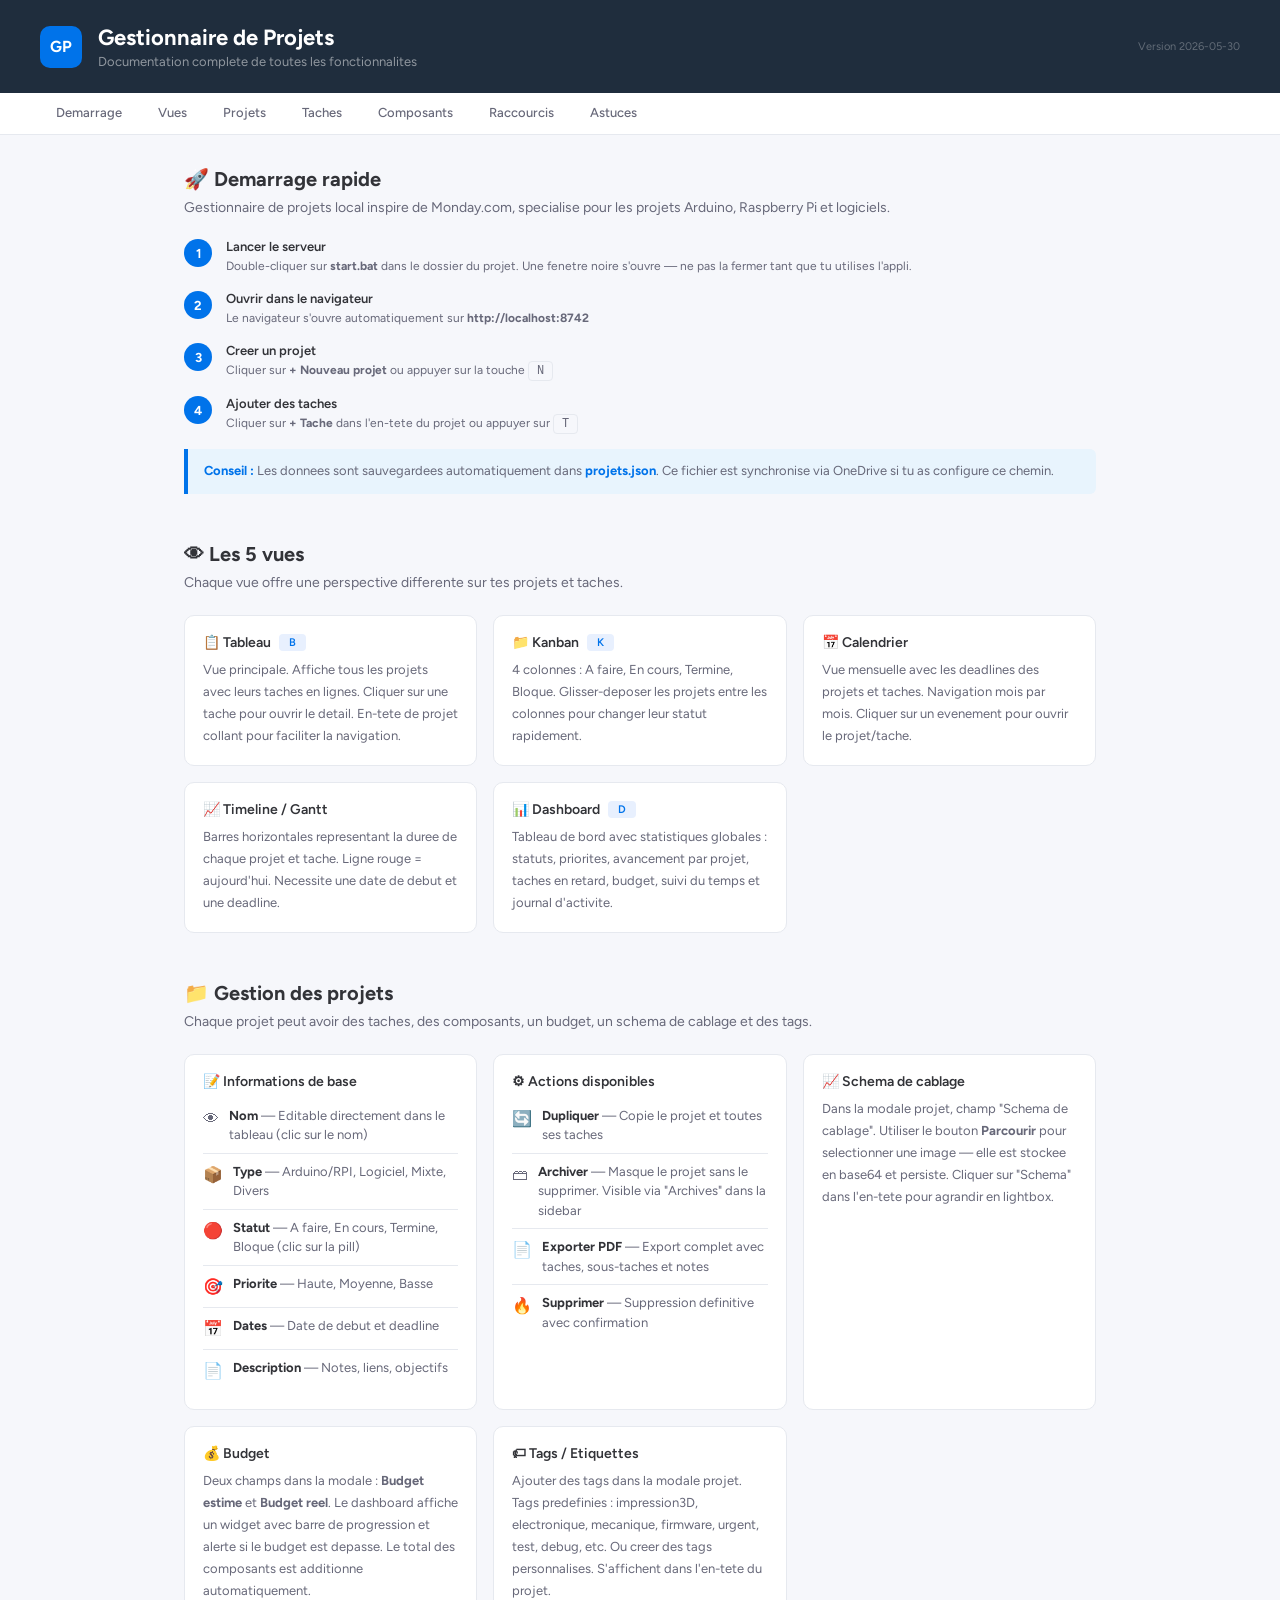
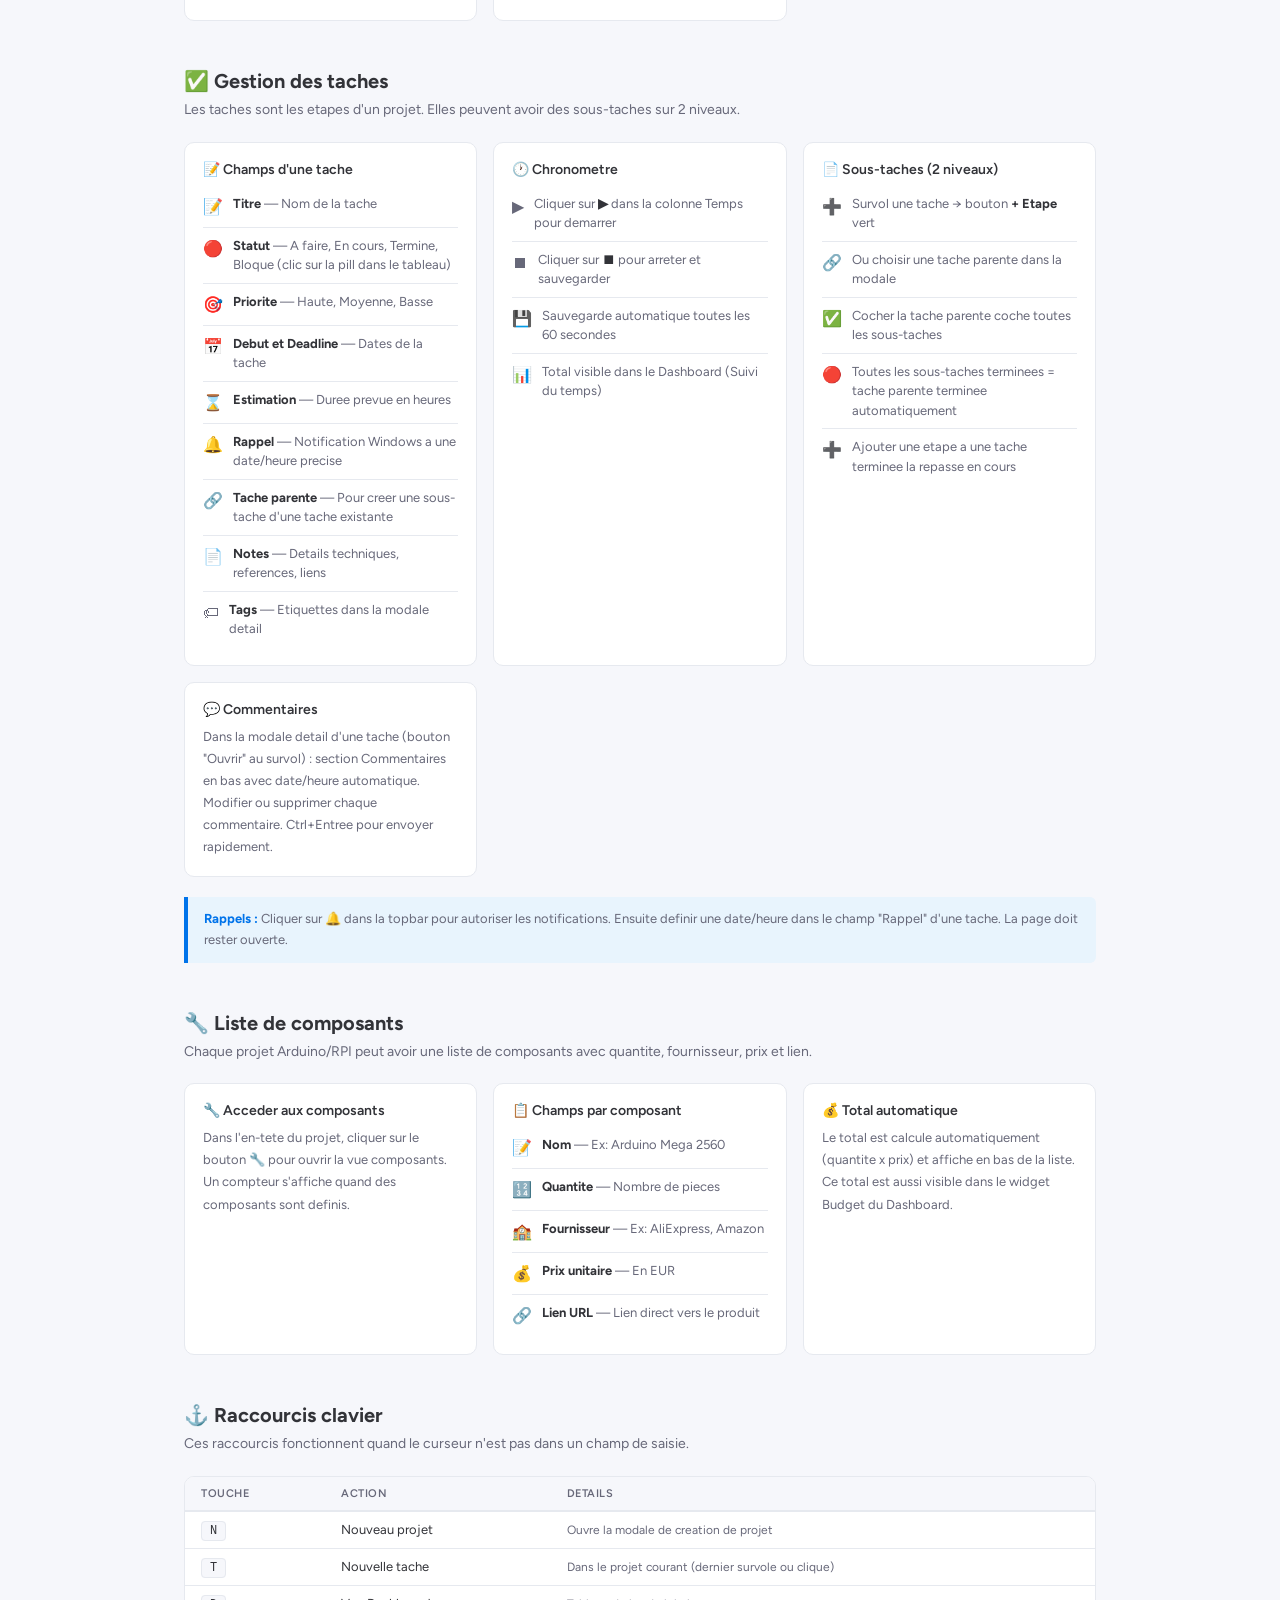
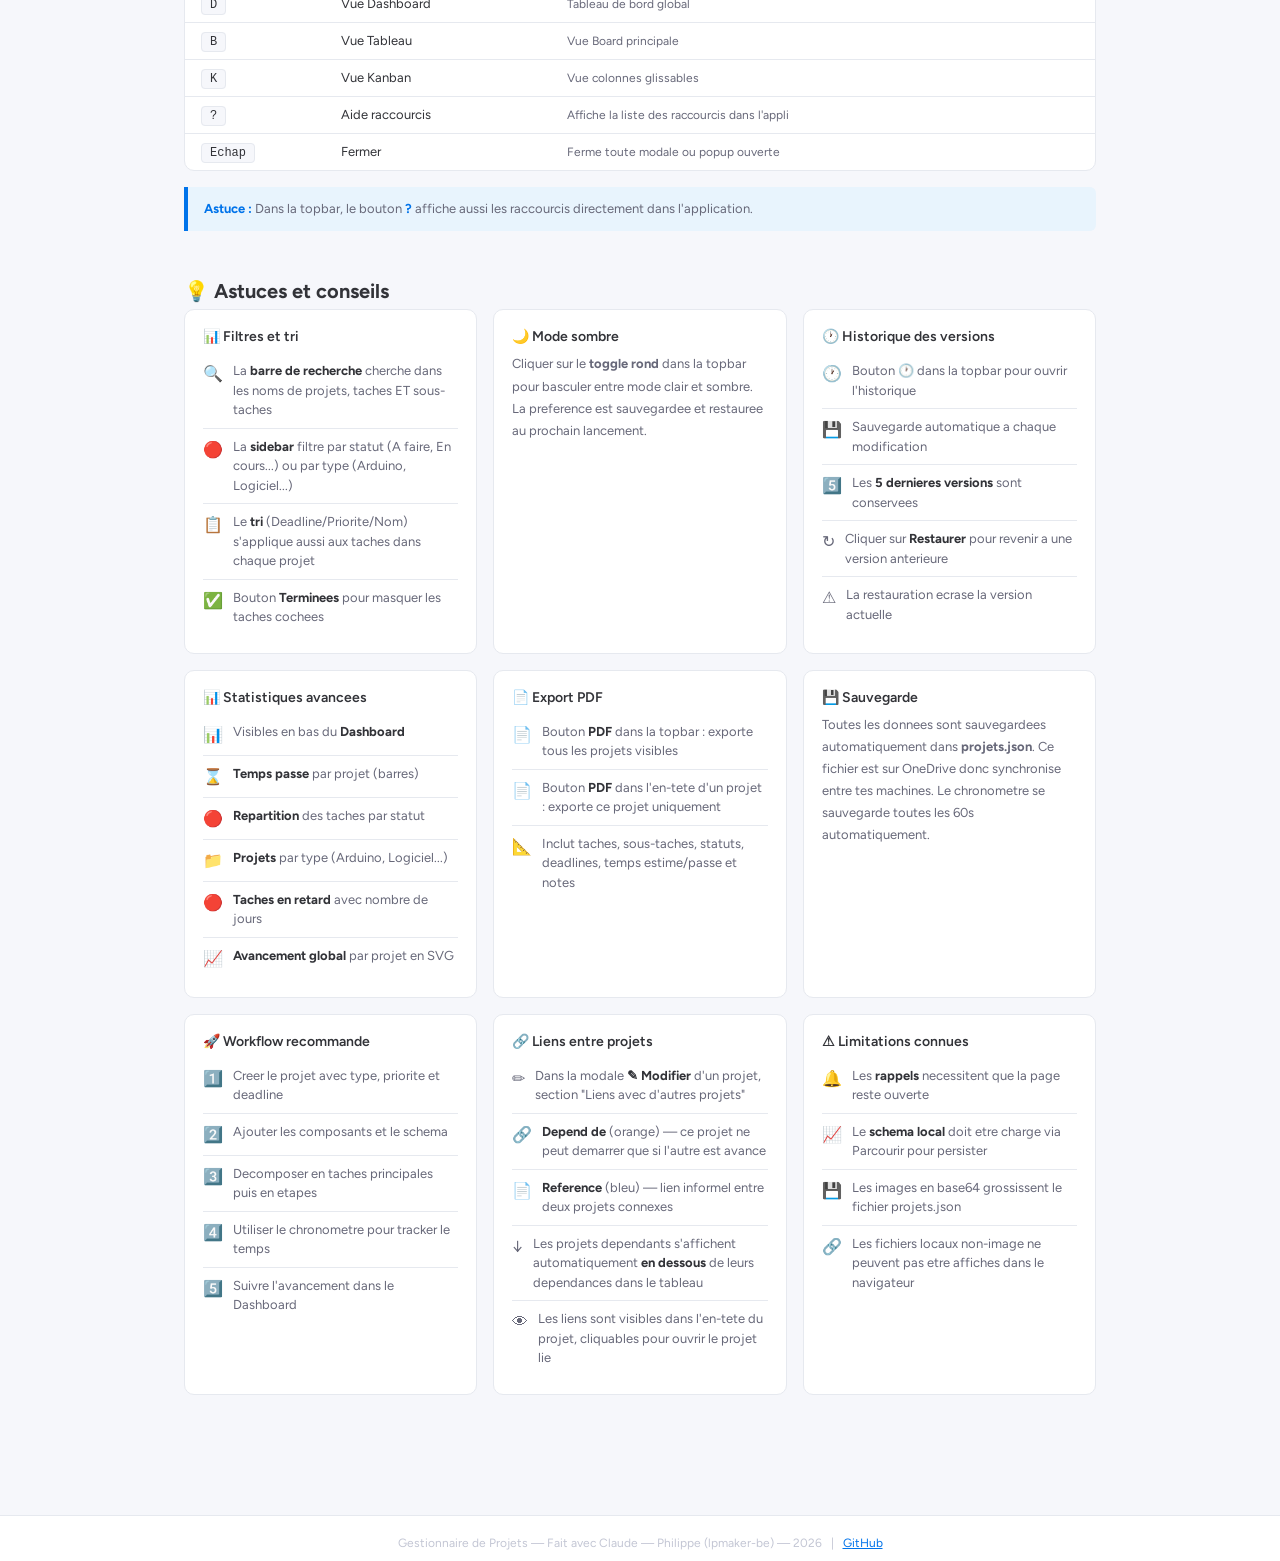
==== aide.html @ 5e9cdcb0 "Aide - ajout historique versions et statistiques avancees" ====
<!DOCTYPE html>
<html lang="fr">
<head>
    <meta charset="UTF-8">
    <meta name="viewport" content="width=device-width, initial-scale=1.0">
    <title>Aide - Gestionnaire de Projets</title>
    <link href="https://fonts.googleapis.com/css2?family=Figtree:wght@300;400;500;600;700&display=swap" rel="stylesheet">
    <style>
        :root {
            --bg: #f6f7fb; --white: #fff; --border: #e6e9ef;
            --text: #323338; --text2: #676879; --text3: #c3c6d4;
            --accent: #0073ea; --green: #00c875; --orange: #fdab3d;
            --red: #e2445c; --sidebar: #1f2d3d;
        }
        * { box-sizing: border-box; margin: 0; padding: 0; font-family: Figtree, sans-serif; }
        body { background: var(--bg); color: var(--text); }

        /* Header */
        .header { background: var(--sidebar); color: #fff; padding: 24px 40px; display: flex; align-items: center; gap: 16px; }
        .header .logo { width: 42px; height: 42px; background: var(--accent); border-radius: 10px; display: flex; align-items: center; justify-content: center; font-weight: 700; font-size: 16px; flex-shrink: 0; }
        .header h1 { font-size: 22px; font-weight: 700; }
        .header p { font-size: 13px; color: rgba(255,255,255,.5); margin-top: 3px; }
        .header-version { margin-left: auto; font-size: 11px; color: rgba(255,255,255,.3); }

        /* Navigation */
        .nav { background: var(--white); border-bottom: 1px solid var(--border); padding: 0 40px; display: flex; gap: 4px; overflow-x: auto; }
        .nav a { padding: 12px 16px; font-size: 13px; color: var(--text2); text-decoration: none; border-bottom: 2px solid transparent; white-space: nowrap; font-weight: 500; }
        .nav a:hover { color: var(--text); }
        .nav a.active { color: var(--accent); border-bottom-color: var(--accent); }

        /* Layout */
        .container { max-width: 960px; margin: 0 auto; padding: 32px 24px; }

        /* Sections */
        .section { margin-bottom: 48px; }
        .section-title { font-size: 20px; font-weight: 700; color: var(--text); margin-bottom: 6px; display: flex; align-items: center; gap: 10px; }
        .section-desc { font-size: 14px; color: var(--text2); margin-bottom: 20px; line-height: 1.6; }

        /* Cards */
        .cards { display: grid; grid-template-columns: repeat(auto-fit, minmax(280px, 1fr)); gap: 16px; margin-bottom: 20px; }
        .card { background: var(--white); border: 1px solid var(--border); border-radius: 10px; padding: 18px; }
        .card-title { font-size: 14px; font-weight: 600; color: var(--text); margin-bottom: 8px; display: flex; align-items: center; gap: 8px; }
        .card-body { font-size: 13px; color: var(--text2); line-height: 1.7; }

        /* Feature list */
        .feature-list { list-style: none; }
        .feature-list li { padding: 8px 0; border-bottom: 1px solid var(--border); font-size: 13px; color: var(--text2); display: flex; align-items: flex-start; gap: 10px; line-height: 1.5; }
        .feature-list li:last-child { border-bottom: none; }
        .feature-list li .icon { flex-shrink: 0; font-size: 16px; margin-top: 1px; }
        .feature-list li strong { color: var(--text); }

        /* Shortcuts table */
        .shortcuts { background: var(--white); border: 1px solid var(--border); border-radius: 10px; overflow: hidden; }
        .shortcuts table { width: 100%; border-collapse: collapse; }
        .shortcuts th { background: var(--bg); padding: 10px 16px; text-align: left; font-size: 11px; font-weight: 600; color: var(--text2); text-transform: uppercase; letter-spacing: .5px; border-bottom: 2px solid var(--border); }
        .shortcuts td { padding: 10px 16px; border-bottom: 1px solid var(--border); font-size: 13px; }
        .shortcuts tr:last-child td { border-bottom: none; }
        .shortcuts tr:hover td { background: #f8f9ff; }
        kbd { background: var(--bg); border: 1px solid var(--border); border-radius: 4px; padding: 2px 8px; font-size: 12px; font-family: monospace; }

        /* Badges */
        .badge { display: inline-flex; align-items: center; padding: 2px 10px; border-radius: 4px; font-size: 11px; font-weight: 600; }
        .badge-blue   { background: #e8f0fe; color: var(--accent); }
        .badge-green  { background: #e6f9f0; color: var(--green); }
        .badge-orange { background: #fff4e0; color: var(--orange); }
        .badge-red    { background: #fde8ec; color: var(--red); }
        .badge-grey   { background: #f0f0f0; color: #555; }

        /* Steps */
        .steps { counter-reset: step; }
        .step { display: flex; gap: 14px; margin-bottom: 16px; align-items: flex-start; }
        .step-num { counter-increment: step; width: 28px; height: 28px; border-radius: 50%; background: var(--accent); color: #fff; display: flex; align-items: center; justify-content: center; font-size: 13px; font-weight: 700; flex-shrink: 0; }
        .step-content { flex: 1; }
        .step-title { font-size: 13px; font-weight: 600; color: var(--text); margin-bottom: 3px; }
        .step-desc { font-size: 12px; color: var(--text2); line-height: 1.5; }

        /* Tips */
        .tip { background: #e8f4fd; border-left: 4px solid var(--accent); border-radius: 0 6px 6px 0; padding: 12px 16px; margin: 16px 0; font-size: 13px; color: var(--text2); line-height: 1.6; }
        .tip strong { color: var(--accent); }
        .warn { background: #fff4e0; border-left-color: var(--orange); }
        .warn strong { color: var(--orange); }

        /* Footer */
        .footer { background: var(--white); border-top: 1px solid var(--border); padding: 20px 40px; text-align: center; font-size: 12px; color: var(--text3); margin-top: 40px; }

        /* Print */
        @media print {
            .nav { display: none; }
            .section { page-break-inside: avoid; }
        }
    </style>
</head>
<body>

<div class="header">
    <div class="logo">GP</div>
    <div>
        <h1>Gestionnaire de Projets</h1>
        <p>Documentation complete de toutes les fonctionnalites</p>
    </div>
    <div class="header-version">Version 2026-05-30</div>
</div>

<div class="nav">
    <a href="#demarrage" class="active">Demarrage</a>
    <a href="#vues">Vues</a>
    <a href="#projets">Projets</a>
    <a href="#taches">Taches</a>
    <a href="#composants">Composants</a>
    <a href="#raccourcis">Raccourcis</a>
    <a href="#astuces">Astuces</a>
</div>

<div class="container">

    <!-- DEMARRAGE -->
    <div class="section" id="demarrage">
        <div class="section-title">&#128640; Demarrage rapide</div>
        <div class="section-desc">Gestionnaire de projets local inspire de Monday.com, specialise pour les projets Arduino, Raspberry Pi et logiciels.</div>

        <div class="steps">
            <div class="step">
                <div class="step-num">1</div>
                <div class="step-content">
                    <div class="step-title">Lancer le serveur</div>
                    <div class="step-desc">Double-cliquer sur <strong>start.bat</strong> dans le dossier du projet. Une fenetre noire s'ouvre — ne pas la fermer tant que tu utilises l'appli.</div>
                </div>
            </div>
            <div class="step">
                <div class="step-num">2</div>
                <div class="step-content">
                    <div class="step-title">Ouvrir dans le navigateur</div>
                    <div class="step-desc">Le navigateur s'ouvre automatiquement sur <strong>http://localhost:8742</strong></div>
                </div>
            </div>
            <div class="step">
                <div class="step-num">3</div>
                <div class="step-content">
                    <div class="step-title">Creer un projet</div>
                    <div class="step-desc">Cliquer sur <strong>+ Nouveau projet</strong> ou appuyer sur la touche <kbd>N</kbd></div>
                </div>
            </div>
            <div class="step">
                <div class="step-num">4</div>
                <div class="step-content">
                    <div class="step-title">Ajouter des taches</div>
                    <div class="step-desc">Cliquer sur <strong>+ Tache</strong> dans l'en-tete du projet ou appuyer sur <kbd>T</kbd></div>
                </div>
            </div>
        </div>

        <div class="tip"><strong>Conseil :</strong> Les donnees sont sauvegardees automatiquement dans <strong>projets.json</strong>. Ce fichier est synchronise via OneDrive si tu as configure ce chemin.</div>
    </div>

    <!-- VUES -->
    <div class="section" id="vues">
        <div class="section-title">&#128065; Les 5 vues</div>
        <div class="section-desc">Chaque vue offre une perspective differente sur tes projets et taches.</div>

        <div class="cards">
            <div class="card">
                <div class="card-title">&#128203; Tableau <span class="badge badge-blue">B</span></div>
                <div class="card-body">Vue principale. Affiche tous les projets avec leurs taches en lignes. Cliquer sur une tache pour ouvrir le detail. En-tete de projet collant pour faciliter la navigation.</div>
            </div>
            <div class="card">
                <div class="card-title">&#128193; Kanban <span class="badge badge-blue">K</span></div>
                <div class="card-body">4 colonnes : A faire, En cours, Termine, Bloque. Glisser-deposer les projets entre les colonnes pour changer leur statut rapidement.</div>
            </div>
            <div class="card">
                <div class="card-title">&#128197; Calendrier</div>
                <div class="card-body">Vue mensuelle avec les deadlines des projets et taches. Navigation mois par mois. Cliquer sur un evenement pour ouvrir le projet/tache.</div>
            </div>
            <div class="card">
                <div class="card-title">&#128200; Timeline / Gantt</div>
                <div class="card-body">Barres horizontales representant la duree de chaque projet et tache. Ligne rouge = aujourd'hui. Necessite une date de debut et une deadline.</div>
            </div>
            <div class="card">
                <div class="card-title">&#128202; Dashboard <span class="badge badge-blue">D</span></div>
                <div class="card-body">Tableau de bord avec statistiques globales : statuts, priorites, avancement par projet, taches en retard, budget, suivi du temps et journal d'activite.</div>
            </div>
        </div>
    </div>

    <!-- PROJETS -->
    <div class="section" id="projets">
        <div class="section-title">&#128193; Gestion des projets</div>
        <div class="section-desc">Chaque projet peut avoir des taches, des composants, un budget, un schema de cablage et des tags.</div>

        <div class="cards">
            <div class="card">
                <div class="card-title">&#128221; Informations de base</div>
                <div class="card-body">
                    <ul class="feature-list">
                        <li><span class="icon">&#128065;</span><div><strong>Nom</strong> — Editable directement dans le tableau (clic sur le nom)</div></li>
                        <li><span class="icon">&#128230;</span><div><strong>Type</strong> — Arduino/RPI, Logiciel, Mixte, Divers</div></li>
                        <li><span class="icon">&#128308;</span><div><strong>Statut</strong> — A faire, En cours, Termine, Bloque (clic sur la pill)</div></li>
                        <li><span class="icon">&#127919;</span><div><strong>Priorite</strong> — Haute, Moyenne, Basse</div></li>
                        <li><span class="icon">&#128197;</span><div><strong>Dates</strong> — Date de debut et deadline</div></li>
                        <li><span class="icon">&#128196;</span><div><strong>Description</strong> — Notes, liens, objectifs</div></li>
                    </ul>
                </div>
            </div>
            <div class="card">
                <div class="card-title">&#9881; Actions disponibles</div>
                <div class="card-body">
                    <ul class="feature-list">
                        <li><span class="icon">&#128260;</span><div><strong>Dupliquer</strong> — Copie le projet et toutes ses taches</div></li>
                        <li><span class="icon">&#128451;</span><div><strong>Archiver</strong> — Masque le projet sans le supprimer. Visible via "Archives" dans la sidebar</div></li>
                        <li><span class="icon">&#128196;</span><div><strong>Exporter PDF</strong> — Export complet avec taches, sous-taches et notes</div></li>
                        <li><span class="icon">&#128293;</span><div><strong>Supprimer</strong> — Suppression definitive avec confirmation</div></li>
                    </ul>
                </div>
            </div>
            <div class="card">
                <div class="card-title">&#128200; Schema de cablage</div>
                <div class="card-body">Dans la modale projet, champ "Schema de cablage". Utiliser le bouton <strong>Parcourir</strong> pour selectionner une image — elle est stockee en base64 et persiste. Cliquer sur "Schema" dans l'en-tete pour agrandir en lightbox.</div>
            </div>
            <div class="card">
                <div class="card-title">&#128176; Budget</div>
                <div class="card-body">Deux champs dans la modale : <strong>Budget estime</strong> et <strong>Budget reel</strong>. Le dashboard affiche un widget avec barre de progression et alerte si le budget est depasse. Le total des composants est additionne automatiquement.</div>
            </div>
            <div class="card">
                <div class="card-title">&#127991; Tags / Etiquettes</div>
                <div class="card-body">Ajouter des tags dans la modale projet. Tags predefinies : impression3D, electronique, mecanique, firmware, urgent, test, debug, etc. Ou creer des tags personnalises. S'affichent dans l'en-tete du projet.</div>
            </div>
        </div>
    </div>

    <!-- TACHES -->
    <div class="section" id="taches">
        <div class="section-title">&#9989; Gestion des taches</div>
        <div class="section-desc">Les taches sont les etapes d'un projet. Elles peuvent avoir des sous-taches sur 2 niveaux.</div>

        <div class="cards">
            <div class="card">
                <div class="card-title">&#128221; Champs d'une tache</div>
                <div class="card-body">
                    <ul class="feature-list">
                        <li><span class="icon">&#128221;</span><div><strong>Titre</strong> — Nom de la tache</div></li>
                        <li><span class="icon">&#128308;</span><div><strong>Statut</strong> — A faire, En cours, Termine, Bloque (clic sur la pill dans le tableau)</div></li>
                        <li><span class="icon">&#127919;</span><div><strong>Priorite</strong> — Haute, Moyenne, Basse</div></li>
                        <li><span class="icon">&#128197;</span><div><strong>Debut et Deadline</strong> — Dates de la tache</div></li>
                        <li><span class="icon">&#8987;</span><div><strong>Estimation</strong> — Duree prevue en heures</div></li>
                        <li><span class="icon">&#128276;</span><div><strong>Rappel</strong> — Notification Windows a une date/heure precise</div></li>
                        <li><span class="icon">&#128279;</span><div><strong>Tache parente</strong> — Pour creer une sous-tache d'une tache existante</div></li>
                        <li><span class="icon">&#128196;</span><div><strong>Notes</strong> — Details techniques, references, liens</div></li>
                        <li><span class="icon">&#127991;</span><div><strong>Tags</strong> — Etiquettes dans la modale detail</div></li>
                    </ul>
                </div>
            </div>
            <div class="card">
                <div class="card-title">&#128336; Chronometre</div>
                <div class="card-body">
                    <ul class="feature-list">
                        <li><span class="icon">&#9654;</span><div>Cliquer sur <strong>▶</strong> dans la colonne Temps pour demarrer</div></li>
                        <li><span class="icon">&#9209;</span><div>Cliquer sur <strong>⏹</strong> pour arreter et sauvegarder</div></li>
                        <li><span class="icon">&#128190;</span><div>Sauvegarde automatique toutes les 60 secondes</div></li>
                        <li><span class="icon">&#128202;</span><div>Total visible dans le Dashboard (Suivi du temps)</div></li>
                    </ul>
                </div>
            </div>
            <div class="card">
                <div class="card-title">&#128196; Sous-taches (2 niveaux)</div>
                <div class="card-body">
                    <ul class="feature-list">
                        <li><span class="icon">&#10133;</span><div>Survol une tache → bouton <strong>+ Etape</strong> vert</div></li>
                        <li><span class="icon">&#128279;</span><div>Ou choisir une tache parente dans la modale</div></li>
                        <li><span class="icon">&#9989;</span><div>Cocher la tache parente coche toutes les sous-taches</div></li>
                        <li><span class="icon">&#128308;</span><div>Toutes les sous-taches terminees = tache parente terminee automatiquement</div></li>
                        <li><span class="icon">&#10133;</span><div>Ajouter une etape a une tache terminee la repasse en cours</div></li>
                    </ul>
                </div>
            </div>
            <div class="card">
                <div class="card-title">&#128172; Commentaires</div>
                <div class="card-body">Dans la modale detail d'une tache (bouton "Ouvrir" au survol) : section Commentaires en bas avec date/heure automatique. Modifier ou supprimer chaque commentaire. Ctrl+Entree pour envoyer rapidement.</div>
            </div>
        </div>

        <div class="tip"><strong>Rappels :</strong> Cliquer sur &#128276; dans la topbar pour autoriser les notifications. Ensuite definir une date/heure dans le champ "Rappel" d'une tache. La page doit rester ouverte.</div>
    </div>

    <!-- COMPOSANTS -->
    <div class="section" id="composants">
        <div class="section-title">&#128295; Liste de composants</div>
        <div class="section-desc">Chaque projet Arduino/RPI peut avoir une liste de composants avec quantite, fournisseur, prix et lien.</div>

        <div class="cards">
            <div class="card">
                <div class="card-title">&#128295; Acceder aux composants</div>
                <div class="card-body">Dans l'en-tete du projet, cliquer sur le bouton &#128295; pour ouvrir la vue composants. Un compteur s'affiche quand des composants sont definis.</div>
            </div>
            <div class="card">
                <div class="card-title">&#128203; Champs par composant</div>
                <div class="card-body">
                    <ul class="feature-list">
                        <li><span class="icon">&#128221;</span><div><strong>Nom</strong> — Ex: Arduino Mega 2560</div></li>
                        <li><span class="icon">&#128290;</span><div><strong>Quantite</strong> — Nombre de pieces</div></li>
                        <li><span class="icon">&#127979;</span><div><strong>Fournisseur</strong> — Ex: AliExpress, Amazon</div></li>
                        <li><span class="icon">&#128176;</span><div><strong>Prix unitaire</strong> — En EUR</div></li>
                        <li><span class="icon">&#128279;</span><div><strong>Lien URL</strong> — Lien direct vers le produit</div></li>
                    </ul>
                </div>
            </div>
            <div class="card">
                <div class="card-title">&#128176; Total automatique</div>
                <div class="card-body">Le total est calcule automatiquement (quantite x prix) et affiche en bas de la liste. Ce total est aussi visible dans le widget Budget du Dashboard.</div>
            </div>
        </div>
    </div>

    <!-- RACCOURCIS -->
    <div class="section" id="raccourcis">
        <div class="section-title">&#9875; Raccourcis clavier</div>
        <div class="section-desc">Ces raccourcis fonctionnent quand le curseur n'est pas dans un champ de saisie.</div>

        <div class="shortcuts">
            <table>
                <thead>
                    <tr>
                        <th style="width:140px">Touche</th>
                        <th>Action</th>
                        <th>Details</th>
                    </tr>
                </thead>
                <tbody>
                    <tr>
                        <td><kbd>N</kbd></td>
                        <td>Nouveau projet</td>
                        <td style="font-size:12px;color:#676879">Ouvre la modale de creation de projet</td>
                    </tr>
                    <tr>
                        <td><kbd>T</kbd></td>
                        <td>Nouvelle tache</td>
                        <td style="font-size:12px;color:#676879">Dans le projet courant (dernier survole ou clique)</td>
                    </tr>
                    <tr>
                        <td><kbd>D</kbd></td>
                        <td>Vue Dashboard</td>
                        <td style="font-size:12px;color:#676879">Tableau de bord global</td>
                    </tr>
                    <tr>
                        <td><kbd>B</kbd></td>
                        <td>Vue Tableau</td>
                        <td style="font-size:12px;color:#676879">Vue Board principale</td>
                    </tr>
                    <tr>
                        <td><kbd>K</kbd></td>
                        <td>Vue Kanban</td>
                        <td style="font-size:12px;color:#676879">Vue colonnes glissables</td>
                    </tr>
                    <tr>
                        <td><kbd>?</kbd></td>
                        <td>Aide raccourcis</td>
                        <td style="font-size:12px;color:#676879">Affiche la liste des raccourcis dans l'appli</td>
                    </tr>
                    <tr>
                        <td><kbd>Echap</kbd></td>
                        <td>Fermer</td>
                        <td style="font-size:12px;color:#676879">Ferme toute modale ou popup ouverte</td>
                    </tr>
                </tbody>
            </table>
        </div>

        <div class="tip" style="margin-top:16px"><strong>Astuce :</strong> Dans la topbar, le bouton <strong>?</strong> affiche aussi les raccourcis directement dans l'application.</div>
    </div>

    <!-- ASTUCES -->
    <div class="section" id="astuces">
        <div class="section-title">&#128161; Astuces et conseils</div>

        <div class="cards">
            <div class="card">
                <div class="card-title">&#128202; Filtres et tri</div>
                <div class="card-body">
                    <ul class="feature-list">
                        <li><span class="icon">&#128269;</span><div>La <strong>barre de recherche</strong> cherche dans les noms de projets, taches ET sous-taches</div></li>
                        <li><span class="icon">&#128308;</span><div>La <strong>sidebar</strong> filtre par statut (A faire, En cours...) ou par type (Arduino, Logiciel...)</div></li>
                        <li><span class="icon">&#128203;</span><div>Le <strong>tri</strong> (Deadline/Priorite/Nom) s'applique aussi aux taches dans chaque projet</div></li>
                        <li><span class="icon">&#9989;</span><div>Bouton <strong>Terminees</strong> pour masquer les taches cochees</div></li>
                    </ul>
                </div>
            </div>
            <div class="card">
                <div class="card-title">&#127769; Mode sombre</div>
                <div class="card-body">Cliquer sur le <strong>toggle rond</strong> dans la topbar pour basculer entre mode clair et sombre. La preference est sauvegardee et restauree au prochain lancement.</div>
            </div>
            <div class="card">
                <div class="card-title">&#128336; Historique des versions</div>
                <div class="card-body">
                    <ul class="feature-list">
                        <li><span class="icon">&#128336;</span><div>Bouton <strong>&#128336;</strong> dans la topbar pour ouvrir l'historique</div></li>
                        <li><span class="icon">&#128190;</span><div>Sauvegarde automatique a chaque modification</div></li>
                        <li><span class="icon">5&#65039;&#8419;</span><div>Les <strong>5 dernieres versions</strong> sont conservees</div></li>
                        <li><span class="icon">&#8635;</span><div>Cliquer sur <strong>Restaurer</strong> pour revenir a une version anterieure</div></li>
                        <li><span class="icon">&#9888;</span><div>La restauration ecrase la version actuelle</div></li>
                    </ul>
                </div>
            </div>
            <div class="card">
                <div class="card-title">&#128202; Statistiques avancees</div>
                <div class="card-body">
                    <ul class="feature-list">
                        <li><span class="icon">&#128202;</span><div>Visibles en bas du <strong>Dashboard</strong></div></li>
                        <li><span class="icon">&#8987;</span><div><strong>Temps passe</strong> par projet (barres)</div></li>
                        <li><span class="icon">&#128308;</span><div><strong>Repartition</strong> des taches par statut</div></li>
                        <li><span class="icon">&#128193;</span><div><strong>Projets</strong> par type (Arduino, Logiciel...)</div></li>
                        <li><span class="icon">&#128308;</span><div><strong>Taches en retard</strong> avec nombre de jours</div></li>
                        <li><span class="icon">&#128200;</span><div><strong>Avancement global</strong> par projet en SVG</div></li>
                    </ul>
                </div>
            </div>
            <div class="card">
                <div class="card-title">&#128196; Export PDF</div>
                <div class="card-body">
                    <ul class="feature-list">
                        <li><span class="icon">&#128196;</span><div>Bouton <strong>PDF</strong> dans la topbar : exporte tous les projets visibles</div></li>
                        <li><span class="icon">&#128196;</span><div>Bouton <strong>PDF</strong> dans l'en-tete d'un projet : exporte ce projet uniquement</div></li>
                        <li><span class="icon">&#128208;</span><div>Inclut taches, sous-taches, statuts, deadlines, temps estime/passe et notes</div></li>
                    </ul>
                </div>
            </div>
            <div class="card">
                <div class="card-title">&#128190; Sauvegarde</div>
                <div class="card-body">Toutes les donnees sont sauvegardees automatiquement dans <strong>projets.json</strong>. Ce fichier est sur OneDrive donc synchronise entre tes machines. Le chronometre se sauvegarde toutes les 60s automatiquement.</div>
            </div>
            <div class="card">
                <div class="card-title">&#128640; Workflow recommande</div>
                <div class="card-body">
                    <ul class="feature-list">
                        <li><span class="icon">1&#65039;&#8419;</span><div>Creer le projet avec type, priorite et deadline</div></li>
                        <li><span class="icon">2&#65039;&#8419;</span><div>Ajouter les composants et le schema</div></li>
                        <li><span class="icon">3&#65039;&#8419;</span><div>Decomposer en taches principales puis en etapes</div></li>
                        <li><span class="icon">4&#65039;&#8419;</span><div>Utiliser le chronometre pour tracker le temps</div></li>
                        <li><span class="icon">5&#65039;&#8419;</span><div>Suivre l'avancement dans le Dashboard</div></li>
                    </ul>
                </div>
            </div>
            <div class="card">
                <div class="card-title">&#128279; Liens entre projets</div>
                <div class="card-body">
                    <ul class="feature-list">
                        <li><span class="icon">&#9999;</span><div>Dans la modale <strong>&#9998; Modifier</strong> d'un projet, section "Liens avec d'autres projets"</div></li>
                        <li><span class="icon">&#128279;</span><div><strong>Depend de</strong> (orange) — ce projet ne peut demarrer que si l'autre est avance</div></li>
                        <li><span class="icon">&#128196;</span><div><strong>Reference</strong> (bleu) — lien informel entre deux projets connexes</div></li>
                        <li><span class="icon">&#8595;</span><div>Les projets dependants s'affichent automatiquement <strong>en dessous</strong> de leurs dependances dans le tableau</div></li>
                        <li><span class="icon">&#128065;</span><div>Les liens sont visibles dans l'en-tete du projet, cliquables pour ouvrir le projet lie</div></li>
                    </ul>
                </div>
            </div>
            <div class="card">
                <div class="card-title">&#9888; Limitations connues</div>
                <div class="card-body">
                    <ul class="feature-list">
                        <li><span class="icon">&#128276;</span><div>Les <strong>rappels</strong> necessitent que la page reste ouverte</div></li>
                        <li><span class="icon">&#128200;</span><div>Le <strong>schema local</strong> doit etre charge via Parcourir pour persister</div></li>
                        <li><span class="icon">&#128190;</span><div>Les images en base64 grossissent le fichier projets.json</div></li>
                        <li><span class="icon">&#128279;</span><div>Les fichiers locaux non-image ne peuvent pas etre affiches dans le navigateur</div></li>
                    </ul>
                </div>
            </div>
        </div>
    </div>

</div>

<div class="footer">
    Gestionnaire de Projets &mdash; Fait avec Claude &mdash; Philippe (lpmaker-be) &mdash; 2026
    &nbsp;&nbsp;|&nbsp;&nbsp;
    <a href="https://github.com/lpmaker-be/gestion-projets" target="_blank" style="color:var(--accent)">GitHub</a>
</div>

<script>
    // Navigation active au scroll
    const sections = document.querySelectorAll('.section');
    const navLinks = document.querySelectorAll('.nav a');

    window.addEventListener('scroll', function() {
        let current = '';
        sections.forEach(s => {
            if (window.scrollY >= s.offsetTop - 80) current = s.id;
        });
        navLinks.forEach(a => {
            a.classList.toggle('active', a.getAttribute('href') === '#' + current);
        });
    });

    // Smooth scroll
    navLinks.forEach(a => {
        a.addEventListener('click', function(e) {
            e.preventDefault();
            const target = document.querySelector(this.getAttribute('href'));
            if (target) target.scrollIntoView({ behavior: 'smooth', block: 'start' });
        });
    });
</script>

</body>
</html>
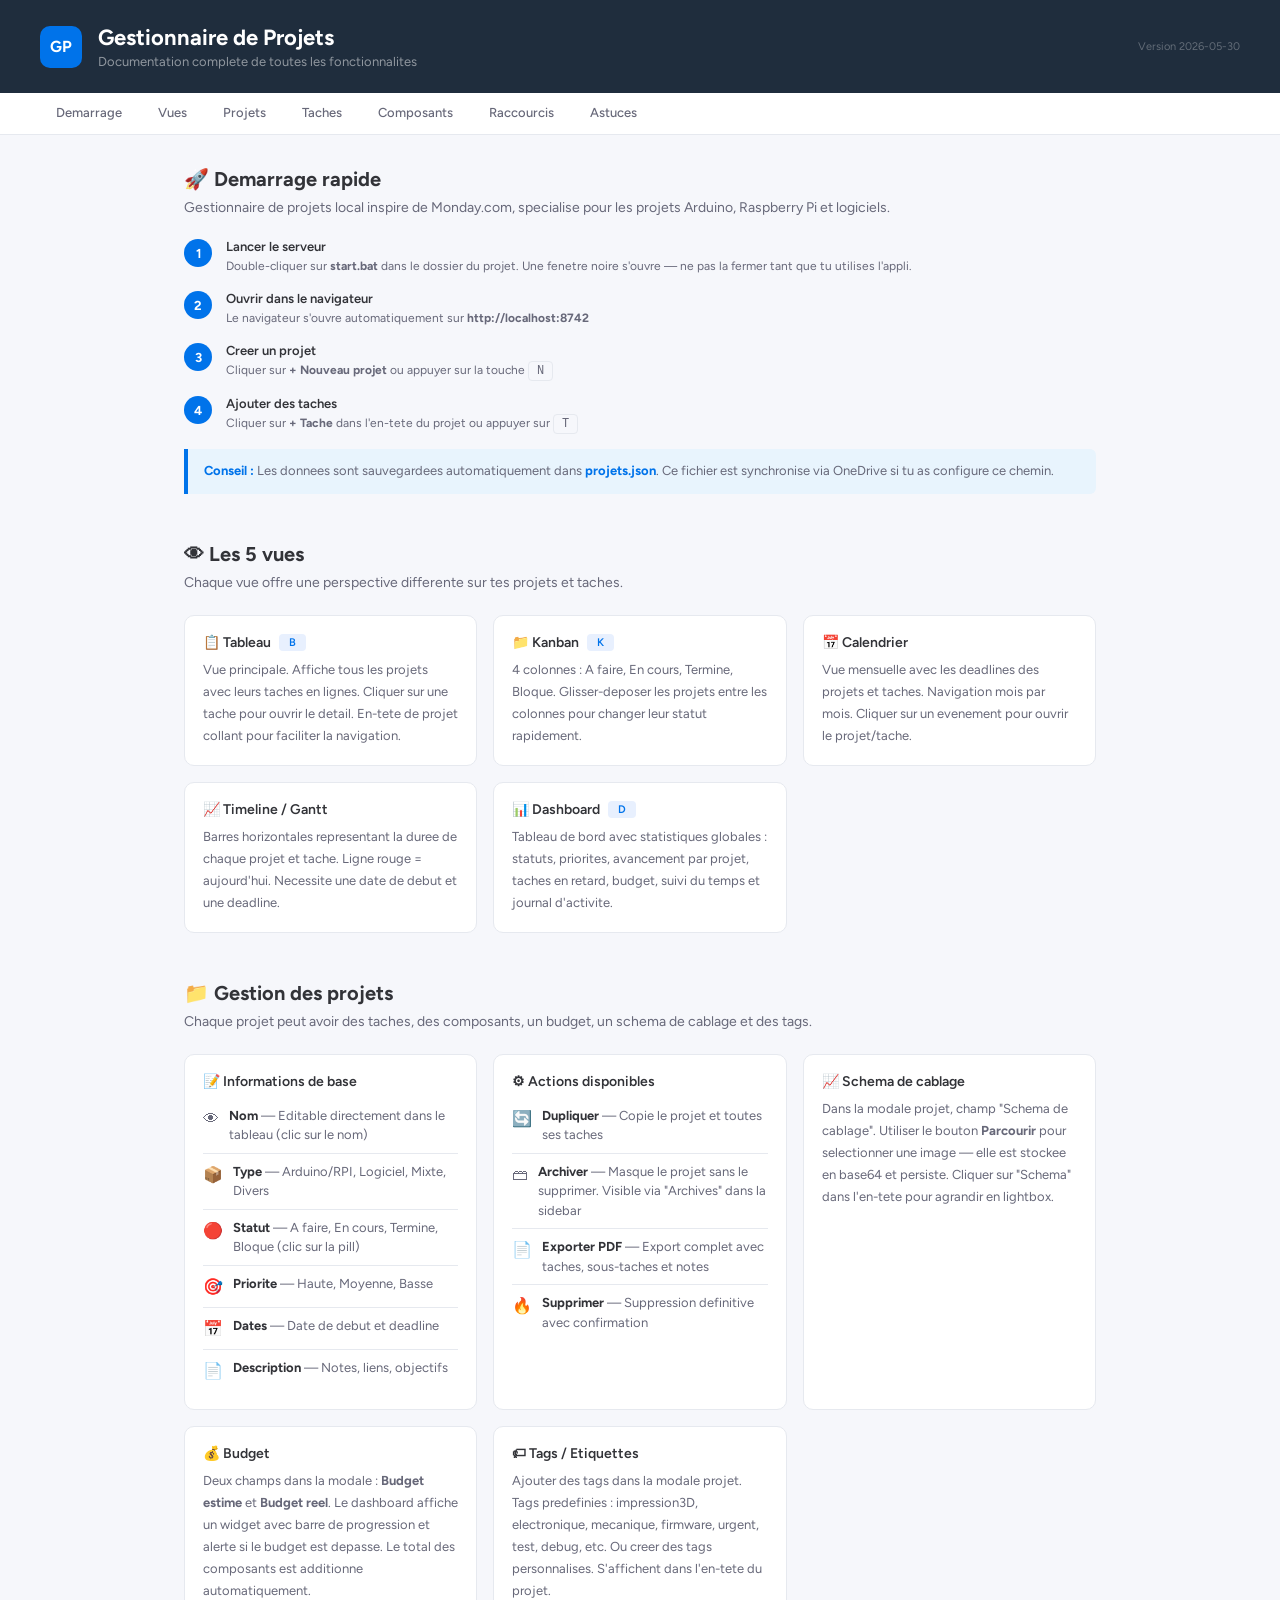
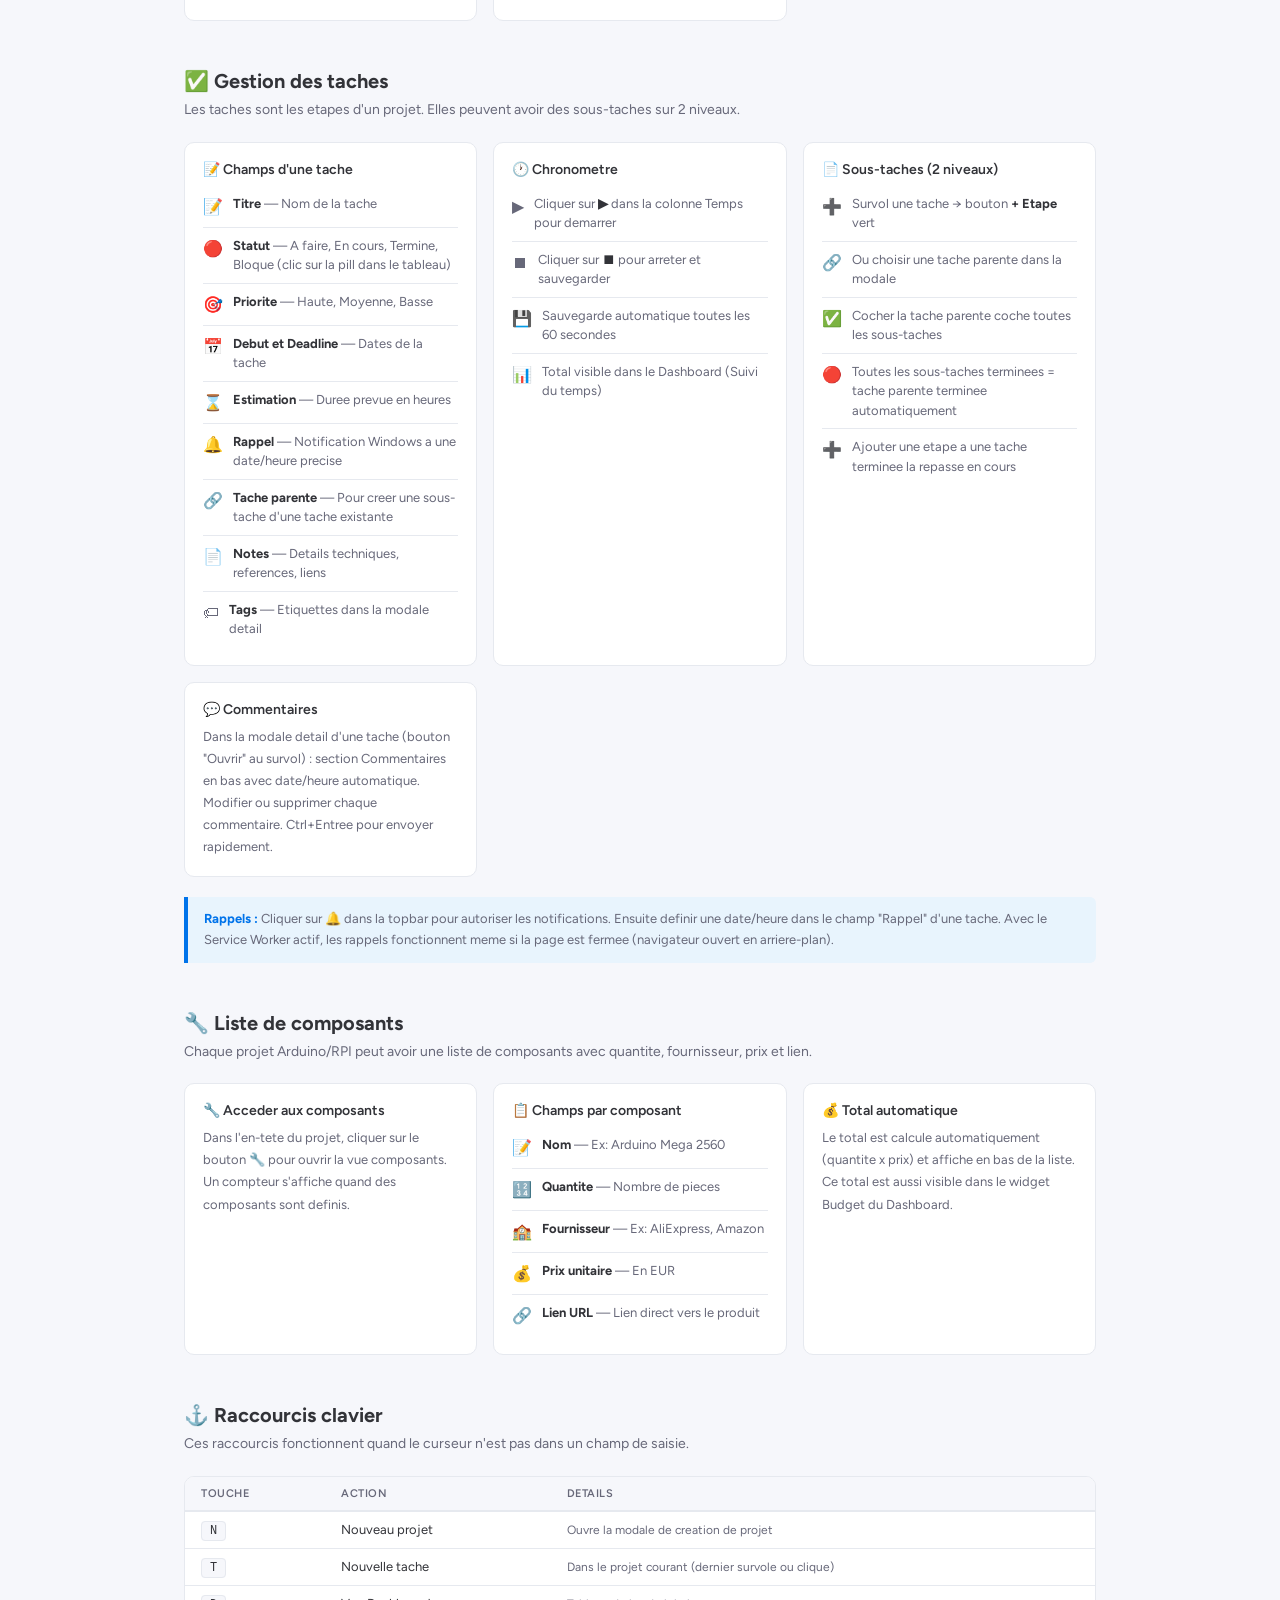
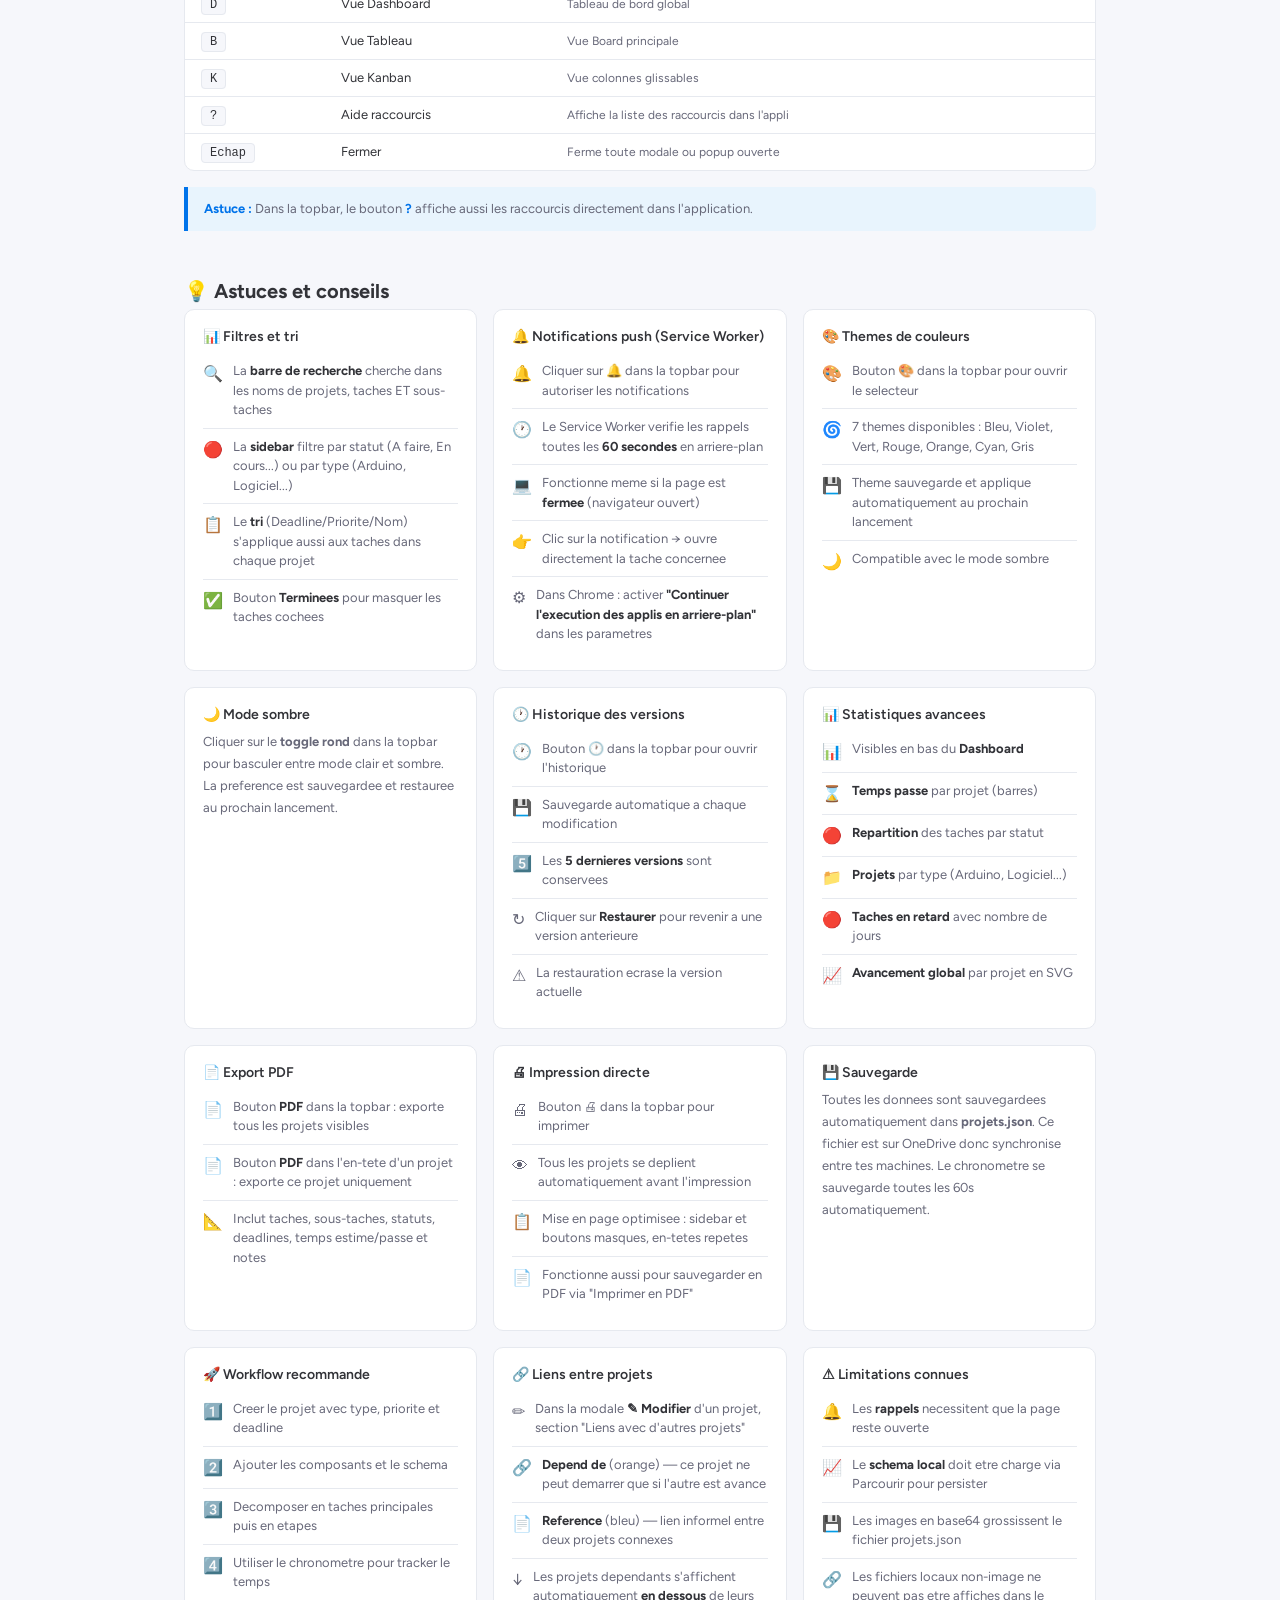
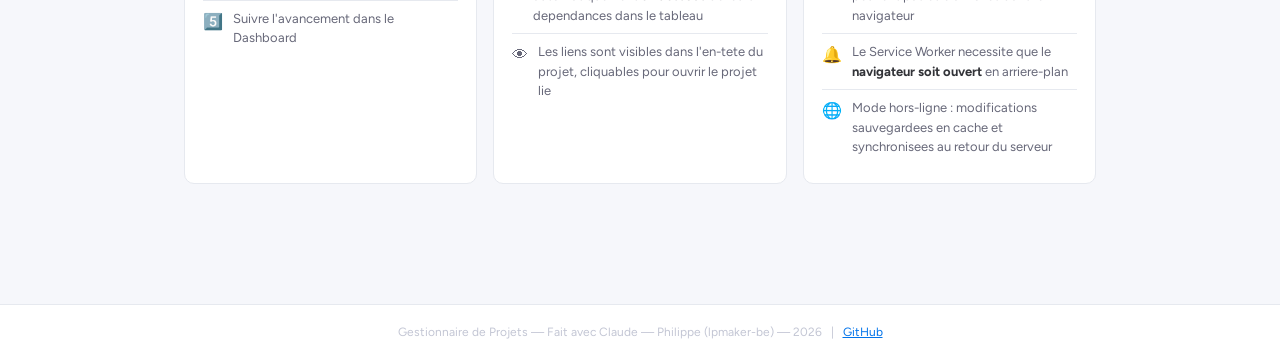
==== commit 48f069d0: "Aide - Service Worker, themes couleurs, impression, mode hors-ligne" ====
--- a/aide.html
+++ b/aide.html
@@ -277,7 +277,7 @@
             </div>
         </div>
 
-        <div class="tip"><strong>Rappels :</strong> Cliquer sur &#128276; dans la topbar pour autoriser les notifications. Ensuite definir une date/heure dans le champ "Rappel" d'une tache. La page doit rester ouverte.</div>
+        <div class="tip"><strong>Rappels :</strong> Cliquer sur &#128276; dans la topbar pour autoriser les notifications. Ensuite definir une date/heure dans le champ "Rappel" d'une tache. Avec le Service Worker actif, les rappels fonctionnent meme si la page est fermee (navigateur ouvert en arriere-plan).</div>
     </div>
 
     <!-- COMPOSANTS -->
@@ -379,6 +379,29 @@
                         <li><span class="icon">&#128308;</span><div>La <strong>sidebar</strong> filtre par statut (A faire, En cours...) ou par type (Arduino, Logiciel...)</div></li>
                         <li><span class="icon">&#128203;</span><div>Le <strong>tri</strong> (Deadline/Priorite/Nom) s'applique aussi aux taches dans chaque projet</div></li>
                         <li><span class="icon">&#9989;</span><div>Bouton <strong>Terminees</strong> pour masquer les taches cochees</div></li>
+                    </ul>
+                </div>
+            </div>
+            <div class="card">
+                <div class="card-title">&#128276; Notifications push (Service Worker)</div>
+                <div class="card-body">
+                    <ul class="feature-list">
+                        <li><span class="icon">&#128276;</span><div>Cliquer sur &#128276; dans la topbar pour autoriser les notifications</div></li>
+                        <li><span class="icon">&#128336;</span><div>Le Service Worker verifie les rappels toutes les <strong>60 secondes</strong> en arriere-plan</div></li>
+                        <li><span class="icon">&#128187;</span><div>Fonctionne meme si la page est <strong>fermee</strong> (navigateur ouvert)</div></li>
+                        <li><span class="icon">&#128073;</span><div>Clic sur la notification → ouvre directement la tache concernee</div></li>
+                        <li><span class="icon">&#9881;</span><div>Dans Chrome : activer <strong>"Continuer l'execution des applis en arriere-plan"</strong> dans les parametres</div></li>
+                    </ul>
+                </div>
+            </div>
+            <div class="card">
+                <div class="card-title">&#127912; Themes de couleurs</div>
+                <div class="card-body">
+                    <ul class="feature-list">
+                        <li><span class="icon">&#127912;</span><div>Bouton &#127912; dans la topbar pour ouvrir le selecteur</div></li>
+                        <li><span class="icon">&#127744;</span><div>7 themes disponibles : Bleu, Violet, Vert, Rouge, Orange, Cyan, Gris</div></li>
+                        <li><span class="icon">&#128190;</span><div>Theme sauvegarde et applique automatiquement au prochain lancement</div></li>
+                        <li><span class="icon">&#127769;</span><div>Compatible avec le mode sombre</div></li>
                     </ul>
                 </div>
             </div>
@@ -422,6 +445,17 @@
                 </div>
             </div>
             <div class="card">
+                <div class="card-title">&#128424; Impression directe</div>
+                <div class="card-body">
+                    <ul class="feature-list">
+                        <li><span class="icon">&#128424;</span><div>Bouton &#128424; dans la topbar pour imprimer</div></li>
+                        <li><span class="icon">&#128065;</span><div>Tous les projets se deplient automatiquement avant l'impression</div></li>
+                        <li><span class="icon">&#128203;</span><div>Mise en page optimisee : sidebar et boutons masques, en-tetes repetes</div></li>
+                        <li><span class="icon">&#128196;</span><div>Fonctionne aussi pour sauvegarder en PDF via "Imprimer en PDF"</div></li>
+                    </ul>
+                </div>
+            </div>
+            <div class="card">
                 <div class="card-title">&#128190; Sauvegarde</div>
                 <div class="card-body">Toutes les donnees sont sauvegardees automatiquement dans <strong>projets.json</strong>. Ce fichier est sur OneDrive donc synchronise entre tes machines. Le chronometre se sauvegarde toutes les 60s automatiquement.</div>
             </div>
@@ -457,6 +491,8 @@
                         <li><span class="icon">&#128200;</span><div>Le <strong>schema local</strong> doit etre charge via Parcourir pour persister</div></li>
                         <li><span class="icon">&#128190;</span><div>Les images en base64 grossissent le fichier projets.json</div></li>
                         <li><span class="icon">&#128279;</span><div>Les fichiers locaux non-image ne peuvent pas etre affiches dans le navigateur</div></li>
+                        <li><span class="icon">&#128276;</span><div>Le Service Worker necessite que le <strong>navigateur soit ouvert</strong> en arriere-plan</div></li>
+                        <li><span class="icon">&#127760;</span><div>Mode hors-ligne : modifications sauvegardees en cache et synchronisees au retour du serveur</div></li>
                     </ul>
                 </div>
             </div>
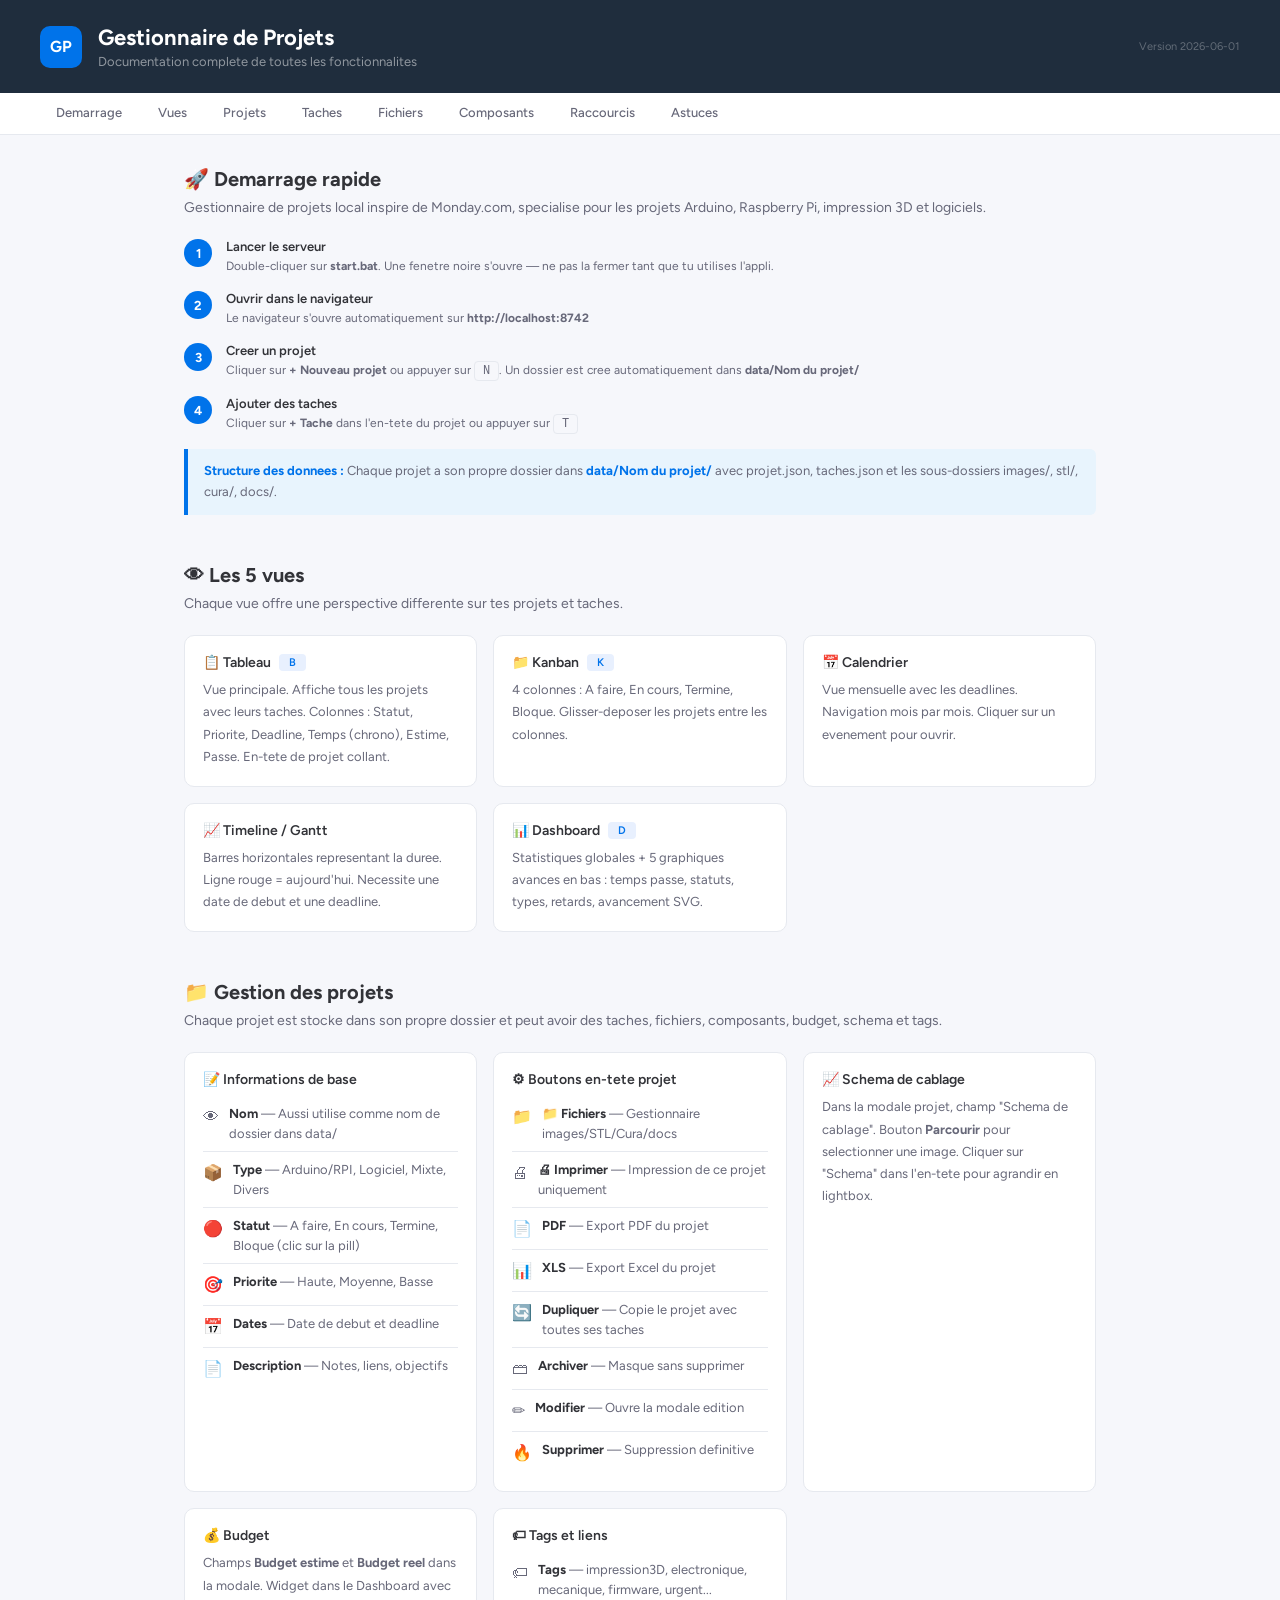
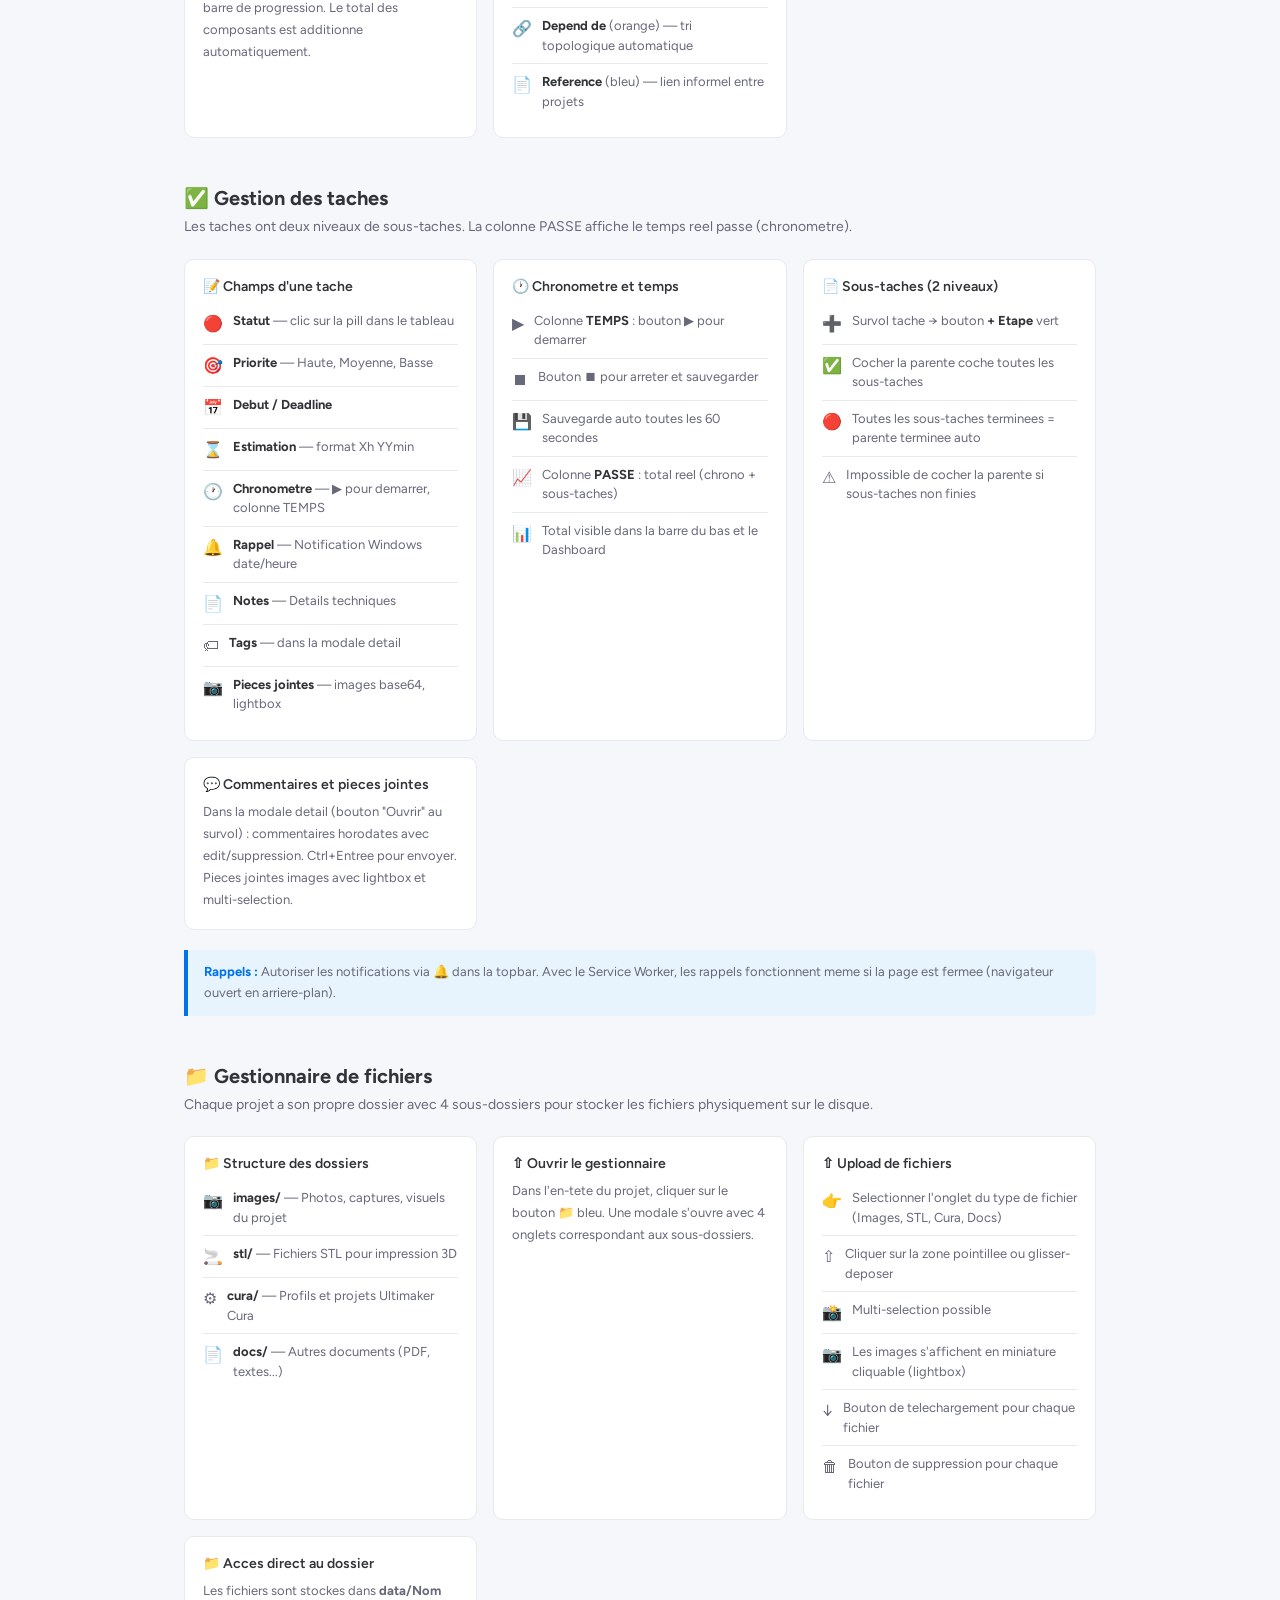
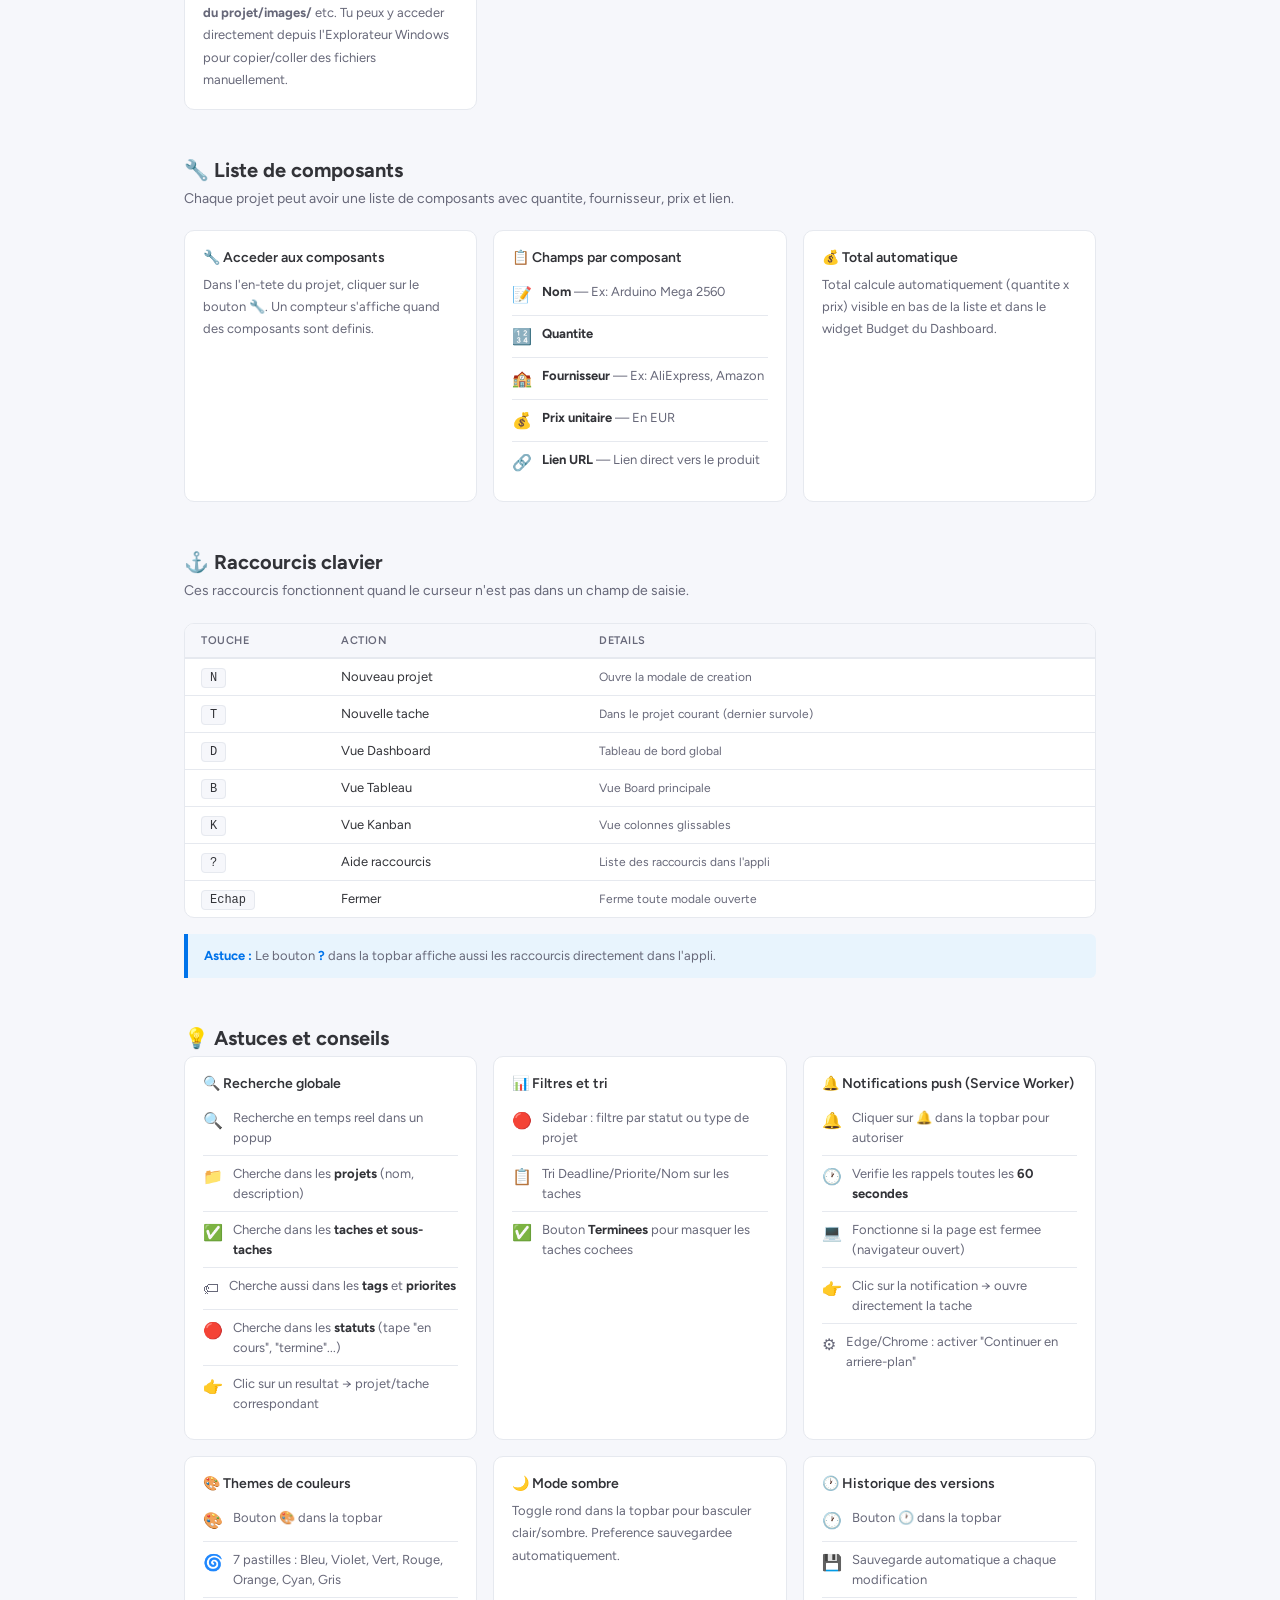
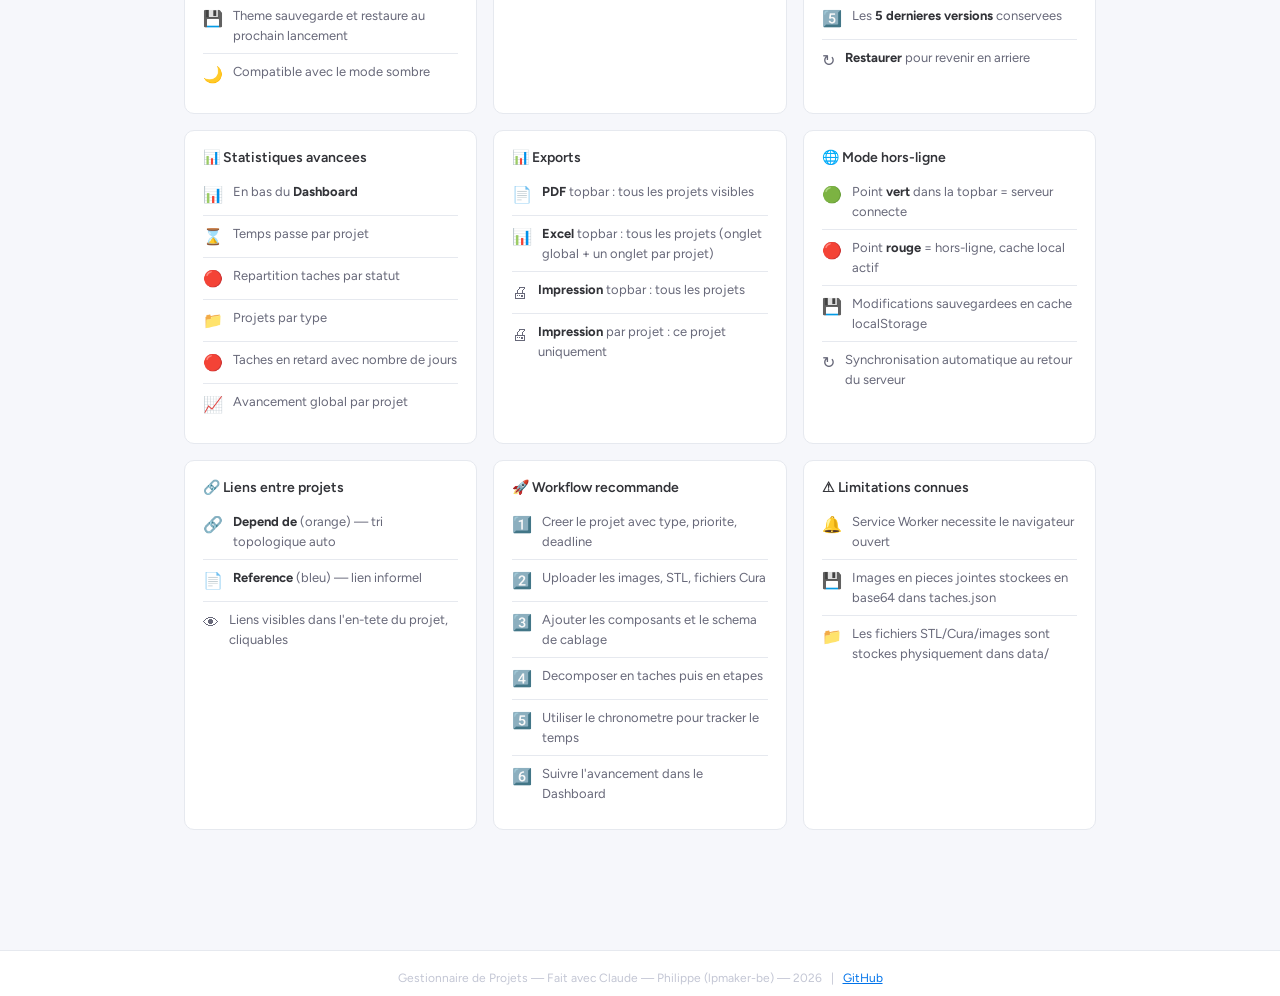
==== commit 7e0d979b: "Aide - mise a jour complete v2026-06-01 avec fichiers, recherche, hors-ligne, exports" ====
--- a/aide.html
+++ b/aide.html
@@ -14,42 +14,28 @@
         }
         * { box-sizing: border-box; margin: 0; padding: 0; font-family: Figtree, sans-serif; }
         body { background: var(--bg); color: var(--text); }
-
-        /* Header */
         .header { background: var(--sidebar); color: #fff; padding: 24px 40px; display: flex; align-items: center; gap: 16px; }
         .header .logo { width: 42px; height: 42px; background: var(--accent); border-radius: 10px; display: flex; align-items: center; justify-content: center; font-weight: 700; font-size: 16px; flex-shrink: 0; }
         .header h1 { font-size: 22px; font-weight: 700; }
         .header p { font-size: 13px; color: rgba(255,255,255,.5); margin-top: 3px; }
         .header-version { margin-left: auto; font-size: 11px; color: rgba(255,255,255,.3); }
-
-        /* Navigation */
         .nav { background: var(--white); border-bottom: 1px solid var(--border); padding: 0 40px; display: flex; gap: 4px; overflow-x: auto; }
         .nav a { padding: 12px 16px; font-size: 13px; color: var(--text2); text-decoration: none; border-bottom: 2px solid transparent; white-space: nowrap; font-weight: 500; }
         .nav a:hover { color: var(--text); }
         .nav a.active { color: var(--accent); border-bottom-color: var(--accent); }
-
-        /* Layout */
         .container { max-width: 960px; margin: 0 auto; padding: 32px 24px; }
-
-        /* Sections */
         .section { margin-bottom: 48px; }
         .section-title { font-size: 20px; font-weight: 700; color: var(--text); margin-bottom: 6px; display: flex; align-items: center; gap: 10px; }
         .section-desc { font-size: 14px; color: var(--text2); margin-bottom: 20px; line-height: 1.6; }
-
-        /* Cards */
         .cards { display: grid; grid-template-columns: repeat(auto-fit, minmax(280px, 1fr)); gap: 16px; margin-bottom: 20px; }
         .card { background: var(--white); border: 1px solid var(--border); border-radius: 10px; padding: 18px; }
         .card-title { font-size: 14px; font-weight: 600; color: var(--text); margin-bottom: 8px; display: flex; align-items: center; gap: 8px; }
         .card-body { font-size: 13px; color: var(--text2); line-height: 1.7; }
-
-        /* Feature list */
         .feature-list { list-style: none; }
         .feature-list li { padding: 8px 0; border-bottom: 1px solid var(--border); font-size: 13px; color: var(--text2); display: flex; align-items: flex-start; gap: 10px; line-height: 1.5; }
         .feature-list li:last-child { border-bottom: none; }
         .feature-list li .icon { flex-shrink: 0; font-size: 16px; margin-top: 1px; }
         .feature-list li strong { color: var(--text); }
-
-        /* Shortcuts table */
         .shortcuts { background: var(--white); border: 1px solid var(--border); border-radius: 10px; overflow: hidden; }
         .shortcuts table { width: 100%; border-collapse: collapse; }
         .shortcuts th { background: var(--bg); padding: 10px 16px; text-align: left; font-size: 11px; font-weight: 600; color: var(--text2); text-transform: uppercase; letter-spacing: .5px; border-bottom: 2px solid var(--border); }
@@ -57,37 +43,20 @@
         .shortcuts tr:last-child td { border-bottom: none; }
         .shortcuts tr:hover td { background: #f8f9ff; }
         kbd { background: var(--bg); border: 1px solid var(--border); border-radius: 4px; padding: 2px 8px; font-size: 12px; font-family: monospace; }
-
-        /* Badges */
         .badge { display: inline-flex; align-items: center; padding: 2px 10px; border-radius: 4px; font-size: 11px; font-weight: 600; }
-        .badge-blue   { background: #e8f0fe; color: var(--accent); }
-        .badge-green  { background: #e6f9f0; color: var(--green); }
-        .badge-orange { background: #fff4e0; color: var(--orange); }
-        .badge-red    { background: #fde8ec; color: var(--red); }
-        .badge-grey   { background: #f0f0f0; color: #555; }
-
-        /* Steps */
+        .badge-blue { background: #e8f0fe; color: var(--accent); }
         .steps { counter-reset: step; }
         .step { display: flex; gap: 14px; margin-bottom: 16px; align-items: flex-start; }
         .step-num { counter-increment: step; width: 28px; height: 28px; border-radius: 50%; background: var(--accent); color: #fff; display: flex; align-items: center; justify-content: center; font-size: 13px; font-weight: 700; flex-shrink: 0; }
         .step-content { flex: 1; }
         .step-title { font-size: 13px; font-weight: 600; color: var(--text); margin-bottom: 3px; }
         .step-desc { font-size: 12px; color: var(--text2); line-height: 1.5; }
-
-        /* Tips */
         .tip { background: #e8f4fd; border-left: 4px solid var(--accent); border-radius: 0 6px 6px 0; padding: 12px 16px; margin: 16px 0; font-size: 13px; color: var(--text2); line-height: 1.6; }
         .tip strong { color: var(--accent); }
         .warn { background: #fff4e0; border-left-color: var(--orange); }
         .warn strong { color: var(--orange); }
-
-        /* Footer */
         .footer { background: var(--white); border-top: 1px solid var(--border); padding: 20px 40px; text-align: center; font-size: 12px; color: var(--text3); margin-top: 40px; }
-
-        /* Print */
-        @media print {
-            .nav { display: none; }
-            .section { page-break-inside: avoid; }
-        }
+        @media print { .nav { display: none; } .section { page-break-inside: avoid; } }
     </style>
 </head>
 <body>
@@ -98,7 +67,7 @@
         <h1>Gestionnaire de Projets</h1>
         <p>Documentation complete de toutes les fonctionnalites</p>
     </div>
-    <div class="header-version">Version 2026-05-30</div>
+    <div class="header-version">Version 2026-06-01</div>
 </div>
 
 <div class="nav">
@@ -106,6 +75,7 @@
     <a href="#vues">Vues</a>
     <a href="#projets">Projets</a>
     <a href="#taches">Taches</a>
+    <a href="#fichiers">Fichiers</a>
     <a href="#composants">Composants</a>
     <a href="#raccourcis">Raccourcis</a>
     <a href="#astuces">Astuces</a>
@@ -116,14 +86,13 @@
     <!-- DEMARRAGE -->
     <div class="section" id="demarrage">
         <div class="section-title">&#128640; Demarrage rapide</div>
-        <div class="section-desc">Gestionnaire de projets local inspire de Monday.com, specialise pour les projets Arduino, Raspberry Pi et logiciels.</div>
-
+        <div class="section-desc">Gestionnaire de projets local inspire de Monday.com, specialise pour les projets Arduino, Raspberry Pi, impression 3D et logiciels.</div>
         <div class="steps">
             <div class="step">
                 <div class="step-num">1</div>
                 <div class="step-content">
                     <div class="step-title">Lancer le serveur</div>
-                    <div class="step-desc">Double-cliquer sur <strong>start.bat</strong> dans le dossier du projet. Une fenetre noire s'ouvre — ne pas la fermer tant que tu utilises l'appli.</div>
+                    <div class="step-desc">Double-cliquer sur <strong>start.bat</strong>. Une fenetre noire s'ouvre — ne pas la fermer tant que tu utilises l'appli.</div>
                 </div>
             </div>
             <div class="step">
@@ -137,7 +106,7 @@
                 <div class="step-num">3</div>
                 <div class="step-content">
                     <div class="step-title">Creer un projet</div>
-                    <div class="step-desc">Cliquer sur <strong>+ Nouveau projet</strong> ou appuyer sur la touche <kbd>N</kbd></div>
+                    <div class="step-desc">Cliquer sur <strong>+ Nouveau projet</strong> ou appuyer sur <kbd>N</kbd>. Un dossier est cree automatiquement dans <strong>data/Nom du projet/</strong></div>
                 </div>
             </div>
             <div class="step">
@@ -148,35 +117,33 @@
                 </div>
             </div>
         </div>
-
-        <div class="tip"><strong>Conseil :</strong> Les donnees sont sauvegardees automatiquement dans <strong>projets.json</strong>. Ce fichier est synchronise via OneDrive si tu as configure ce chemin.</div>
+        <div class="tip"><strong>Structure des donnees :</strong> Chaque projet a son propre dossier dans <strong>data/Nom du projet/</strong> avec projet.json, taches.json et les sous-dossiers images/, stl/, cura/, docs/.</div>
     </div>
 
     <!-- VUES -->
     <div class="section" id="vues">
         <div class="section-title">&#128065; Les 5 vues</div>
         <div class="section-desc">Chaque vue offre une perspective differente sur tes projets et taches.</div>
-
         <div class="cards">
             <div class="card">
                 <div class="card-title">&#128203; Tableau <span class="badge badge-blue">B</span></div>
-                <div class="card-body">Vue principale. Affiche tous les projets avec leurs taches en lignes. Cliquer sur une tache pour ouvrir le detail. En-tete de projet collant pour faciliter la navigation.</div>
+                <div class="card-body">Vue principale. Affiche tous les projets avec leurs taches. Colonnes : Statut, Priorite, Deadline, Temps (chrono), Estime, Passe. En-tete de projet collant.</div>
             </div>
             <div class="card">
                 <div class="card-title">&#128193; Kanban <span class="badge badge-blue">K</span></div>
-                <div class="card-body">4 colonnes : A faire, En cours, Termine, Bloque. Glisser-deposer les projets entre les colonnes pour changer leur statut rapidement.</div>
+                <div class="card-body">4 colonnes : A faire, En cours, Termine, Bloque. Glisser-deposer les projets entre les colonnes.</div>
             </div>
             <div class="card">
                 <div class="card-title">&#128197; Calendrier</div>
-                <div class="card-body">Vue mensuelle avec les deadlines des projets et taches. Navigation mois par mois. Cliquer sur un evenement pour ouvrir le projet/tache.</div>
+                <div class="card-body">Vue mensuelle avec les deadlines. Navigation mois par mois. Cliquer sur un evenement pour ouvrir.</div>
             </div>
             <div class="card">
                 <div class="card-title">&#128200; Timeline / Gantt</div>
-                <div class="card-body">Barres horizontales representant la duree de chaque projet et tache. Ligne rouge = aujourd'hui. Necessite une date de debut et une deadline.</div>
+                <div class="card-body">Barres horizontales representant la duree. Ligne rouge = aujourd'hui. Necessite une date de debut et une deadline.</div>
             </div>
             <div class="card">
                 <div class="card-title">&#128202; Dashboard <span class="badge badge-blue">D</span></div>
-                <div class="card-body">Tableau de bord avec statistiques globales : statuts, priorites, avancement par projet, taches en retard, budget, suivi du temps et journal d'activite.</div>
+                <div class="card-body">Statistiques globales + 5 graphiques avances en bas : temps passe, statuts, types, retards, avancement SVG.</div>
             </div>
         </div>
     </div>
@@ -184,14 +151,13 @@
     <!-- PROJETS -->
     <div class="section" id="projets">
         <div class="section-title">&#128193; Gestion des projets</div>
-        <div class="section-desc">Chaque projet peut avoir des taches, des composants, un budget, un schema de cablage et des tags.</div>
-
+        <div class="section-desc">Chaque projet est stocke dans son propre dossier et peut avoir des taches, fichiers, composants, budget, schema et tags.</div>
         <div class="cards">
             <div class="card">
                 <div class="card-title">&#128221; Informations de base</div>
                 <div class="card-body">
                     <ul class="feature-list">
-                        <li><span class="icon">&#128065;</span><div><strong>Nom</strong> — Editable directement dans le tableau (clic sur le nom)</div></li>
+                        <li><span class="icon">&#128065;</span><div><strong>Nom</strong> — Aussi utilise comme nom de dossier dans data/</div></li>
                         <li><span class="icon">&#128230;</span><div><strong>Type</strong> — Arduino/RPI, Logiciel, Mixte, Divers</div></li>
                         <li><span class="icon">&#128308;</span><div><strong>Statut</strong> — A faire, En cours, Termine, Bloque (clic sur la pill)</div></li>
                         <li><span class="icon">&#127919;</span><div><strong>Priorite</strong> — Haute, Moyenne, Basse</div></li>
@@ -201,27 +167,37 @@
                 </div>
             </div>
             <div class="card">
-                <div class="card-title">&#9881; Actions disponibles</div>
-                <div class="card-body">
-                    <ul class="feature-list">
-                        <li><span class="icon">&#128260;</span><div><strong>Dupliquer</strong> — Copie le projet et toutes ses taches</div></li>
-                        <li><span class="icon">&#128451;</span><div><strong>Archiver</strong> — Masque le projet sans le supprimer. Visible via "Archives" dans la sidebar</div></li>
-                        <li><span class="icon">&#128196;</span><div><strong>Exporter PDF</strong> — Export complet avec taches, sous-taches et notes</div></li>
-                        <li><span class="icon">&#128293;</span><div><strong>Supprimer</strong> — Suppression definitive avec confirmation</div></li>
+                <div class="card-title">&#9881; Boutons en-tete projet</div>
+                <div class="card-body">
+                    <ul class="feature-list">
+                        <li><span class="icon">&#128193;</span><div><strong>&#128193; Fichiers</strong> — Gestionnaire images/STL/Cura/docs</div></li>
+                        <li><span class="icon">&#128424;</span><div><strong>&#128424; Imprimer</strong> — Impression de ce projet uniquement</div></li>
+                        <li><span class="icon">&#128196;</span><div><strong>PDF</strong> — Export PDF du projet</div></li>
+                        <li><span class="icon">&#128202;</span><div><strong>XLS</strong> — Export Excel du projet</div></li>
+                        <li><span class="icon">&#128260;</span><div><strong>Dupliquer</strong> — Copie le projet avec toutes ses taches</div></li>
+                        <li><span class="icon">&#128451;</span><div><strong>Archiver</strong> — Masque sans supprimer</div></li>
+                        <li><span class="icon">&#9999;</span><div><strong>Modifier</strong> — Ouvre la modale edition</div></li>
+                        <li><span class="icon">&#128293;</span><div><strong>Supprimer</strong> — Suppression definitive</div></li>
                     </ul>
                 </div>
             </div>
             <div class="card">
                 <div class="card-title">&#128200; Schema de cablage</div>
-                <div class="card-body">Dans la modale projet, champ "Schema de cablage". Utiliser le bouton <strong>Parcourir</strong> pour selectionner une image — elle est stockee en base64 et persiste. Cliquer sur "Schema" dans l'en-tete pour agrandir en lightbox.</div>
+                <div class="card-body">Dans la modale projet, champ "Schema de cablage". Bouton <strong>Parcourir</strong> pour selectionner une image. Cliquer sur "Schema" dans l'en-tete pour agrandir en lightbox.</div>
             </div>
             <div class="card">
                 <div class="card-title">&#128176; Budget</div>
-                <div class="card-body">Deux champs dans la modale : <strong>Budget estime</strong> et <strong>Budget reel</strong>. Le dashboard affiche un widget avec barre de progression et alerte si le budget est depasse. Le total des composants est additionne automatiquement.</div>
-            </div>
-            <div class="card">
-                <div class="card-title">&#127991; Tags / Etiquettes</div>
-                <div class="card-body">Ajouter des tags dans la modale projet. Tags predefinies : impression3D, electronique, mecanique, firmware, urgent, test, debug, etc. Ou creer des tags personnalises. S'affichent dans l'en-tete du projet.</div>
+                <div class="card-body">Champs <strong>Budget estime</strong> et <strong>Budget reel</strong> dans la modale. Widget dans le Dashboard avec barre de progression. Le total des composants est additionne automatiquement.</div>
+            </div>
+            <div class="card">
+                <div class="card-title">&#127991; Tags et liens</div>
+                <div class="card-body">
+                    <ul class="feature-list">
+                        <li><span class="icon">&#127991;</span><div><strong>Tags</strong> — impression3D, electronique, mecanique, firmware, urgent...</div></li>
+                        <li><span class="icon">&#128279;</span><div><strong>Depend de</strong> (orange) — tri topologique automatique</div></li>
+                        <li><span class="icon">&#128196;</span><div><strong>Reference</strong> (bleu) — lien informel entre projets</div></li>
+                    </ul>
+                </div>
             </div>
         </div>
     </div>
@@ -229,33 +205,33 @@
     <!-- TACHES -->
     <div class="section" id="taches">
         <div class="section-title">&#9989; Gestion des taches</div>
-        <div class="section-desc">Les taches sont les etapes d'un projet. Elles peuvent avoir des sous-taches sur 2 niveaux.</div>
-
+        <div class="section-desc">Les taches ont deux niveaux de sous-taches. La colonne PASSE affiche le temps reel passe (chronometre).</div>
         <div class="cards">
             <div class="card">
                 <div class="card-title">&#128221; Champs d'une tache</div>
                 <div class="card-body">
                     <ul class="feature-list">
-                        <li><span class="icon">&#128221;</span><div><strong>Titre</strong> — Nom de la tache</div></li>
-                        <li><span class="icon">&#128308;</span><div><strong>Statut</strong> — A faire, En cours, Termine, Bloque (clic sur la pill dans le tableau)</div></li>
+                        <li><span class="icon">&#128308;</span><div><strong>Statut</strong> — clic sur la pill dans le tableau</div></li>
                         <li><span class="icon">&#127919;</span><div><strong>Priorite</strong> — Haute, Moyenne, Basse</div></li>
-                        <li><span class="icon">&#128197;</span><div><strong>Debut et Deadline</strong> — Dates de la tache</div></li>
-                        <li><span class="icon">&#8987;</span><div><strong>Estimation</strong> — Duree prevue en heures</div></li>
-                        <li><span class="icon">&#128276;</span><div><strong>Rappel</strong> — Notification Windows a une date/heure precise</div></li>
-                        <li><span class="icon">&#128279;</span><div><strong>Tache parente</strong> — Pour creer une sous-tache d'une tache existante</div></li>
-                        <li><span class="icon">&#128196;</span><div><strong>Notes</strong> — Details techniques, references, liens</div></li>
-                        <li><span class="icon">&#127991;</span><div><strong>Tags</strong> — Etiquettes dans la modale detail</div></li>
-                    </ul>
-                </div>
-            </div>
-            <div class="card">
-                <div class="card-title">&#128336; Chronometre</div>
-                <div class="card-body">
-                    <ul class="feature-list">
-                        <li><span class="icon">&#9654;</span><div>Cliquer sur <strong>▶</strong> dans la colonne Temps pour demarrer</div></li>
-                        <li><span class="icon">&#9209;</span><div>Cliquer sur <strong>⏹</strong> pour arreter et sauvegarder</div></li>
-                        <li><span class="icon">&#128190;</span><div>Sauvegarde automatique toutes les 60 secondes</div></li>
-                        <li><span class="icon">&#128202;</span><div>Total visible dans le Dashboard (Suivi du temps)</div></li>
+                        <li><span class="icon">&#128197;</span><div><strong>Debut / Deadline</strong></div></li>
+                        <li><span class="icon">&#8987;</span><div><strong>Estimation</strong> — format Xh YYmin</div></li>
+                        <li><span class="icon">&#128336;</span><div><strong>Chronometre</strong> — ▶ pour demarrer, colonne TEMPS</div></li>
+                        <li><span class="icon">&#128276;</span><div><strong>Rappel</strong> — Notification Windows date/heure</div></li>
+                        <li><span class="icon">&#128196;</span><div><strong>Notes</strong> — Details techniques</div></li>
+                        <li><span class="icon">&#127991;</span><div><strong>Tags</strong> — dans la modale detail</div></li>
+                        <li><span class="icon">&#128247;</span><div><strong>Pieces jointes</strong> — images base64, lightbox</div></li>
+                    </ul>
+                </div>
+            </div>
+            <div class="card">
+                <div class="card-title">&#128336; Chronometre et temps</div>
+                <div class="card-body">
+                    <ul class="feature-list">
+                        <li><span class="icon">&#9654;</span><div>Colonne <strong>TEMPS</strong> : bouton ▶ pour demarrer</div></li>
+                        <li><span class="icon">&#9209;</span><div>Bouton ⏹ pour arreter et sauvegarder</div></li>
+                        <li><span class="icon">&#128190;</span><div>Sauvegarde auto toutes les 60 secondes</div></li>
+                        <li><span class="icon">&#128200;</span><div>Colonne <strong>PASSE</strong> : total reel (chrono + sous-taches)</div></li>
+                        <li><span class="icon">&#128202;</span><div>Total visible dans la barre du bas et le Dashboard</div></li>
                     </ul>
                 </div>
             </div>
@@ -263,39 +239,76 @@
                 <div class="card-title">&#128196; Sous-taches (2 niveaux)</div>
                 <div class="card-body">
                     <ul class="feature-list">
-                        <li><span class="icon">&#10133;</span><div>Survol une tache → bouton <strong>+ Etape</strong> vert</div></li>
-                        <li><span class="icon">&#128279;</span><div>Ou choisir une tache parente dans la modale</div></li>
-                        <li><span class="icon">&#9989;</span><div>Cocher la tache parente coche toutes les sous-taches</div></li>
-                        <li><span class="icon">&#128308;</span><div>Toutes les sous-taches terminees = tache parente terminee automatiquement</div></li>
-                        <li><span class="icon">&#10133;</span><div>Ajouter une etape a une tache terminee la repasse en cours</div></li>
-                    </ul>
-                </div>
-            </div>
-            <div class="card">
-                <div class="card-title">&#128172; Commentaires</div>
-                <div class="card-body">Dans la modale detail d'une tache (bouton "Ouvrir" au survol) : section Commentaires en bas avec date/heure automatique. Modifier ou supprimer chaque commentaire. Ctrl+Entree pour envoyer rapidement.</div>
-            </div>
-        </div>
-
-        <div class="tip"><strong>Rappels :</strong> Cliquer sur &#128276; dans la topbar pour autoriser les notifications. Ensuite definir une date/heure dans le champ "Rappel" d'une tache. Avec le Service Worker actif, les rappels fonctionnent meme si la page est fermee (navigateur ouvert en arriere-plan).</div>
+                        <li><span class="icon">&#10133;</span><div>Survol tache → bouton <strong>+ Etape</strong> vert</div></li>
+                        <li><span class="icon">&#9989;</span><div>Cocher la parente coche toutes les sous-taches</div></li>
+                        <li><span class="icon">&#128308;</span><div>Toutes les sous-taches terminees = parente terminee auto</div></li>
+                        <li><span class="icon">&#9888;</span><div>Impossible de cocher la parente si sous-taches non finies</div></li>
+                    </ul>
+                </div>
+            </div>
+            <div class="card">
+                <div class="card-title">&#128172; Commentaires et pieces jointes</div>
+                <div class="card-body">Dans la modale detail (bouton "Ouvrir" au survol) : commentaires horodates avec edit/suppression. Ctrl+Entree pour envoyer. Pieces jointes images avec lightbox et multi-selection.</div>
+            </div>
+        </div>
+        <div class="tip"><strong>Rappels :</strong> Autoriser les notifications via &#128276; dans la topbar. Avec le Service Worker, les rappels fonctionnent meme si la page est fermee (navigateur ouvert en arriere-plan).</div>
+    </div>
+
+    <!-- FICHIERS -->
+    <div class="section" id="fichiers">
+        <div class="section-title">&#128193; Gestionnaire de fichiers</div>
+        <div class="section-desc">Chaque projet a son propre dossier avec 4 sous-dossiers pour stocker les fichiers physiquement sur le disque.</div>
+        <div class="cards">
+            <div class="card">
+                <div class="card-title">&#128193; Structure des dossiers</div>
+                <div class="card-body">
+                    <ul class="feature-list">
+                        <li><span class="icon">&#128247;</span><div><strong>images/</strong> — Photos, captures, visuels du projet</div></li>
+                        <li><span class="icon">&#128684;</span><div><strong>stl/</strong> — Fichiers STL pour impression 3D</div></li>
+                        <li><span class="icon">&#9881;</span><div><strong>cura/</strong> — Profils et projets Ultimaker Cura</div></li>
+                        <li><span class="icon">&#128196;</span><div><strong>docs/</strong> — Autres documents (PDF, textes...)</div></li>
+                    </ul>
+                </div>
+            </div>
+            <div class="card">
+                <div class="card-title">&#8679; Ouvrir le gestionnaire</div>
+                <div class="card-body">Dans l'en-tete du projet, cliquer sur le bouton <strong>&#128193;</strong> bleu. Une modale s'ouvre avec 4 onglets correspondant aux sous-dossiers.</div>
+            </div>
+            <div class="card">
+                <div class="card-title">&#8679; Upload de fichiers</div>
+                <div class="card-body">
+                    <ul class="feature-list">
+                        <li><span class="icon">&#128073;</span><div>Selectionner l'onglet du type de fichier (Images, STL, Cura, Docs)</div></li>
+                        <li><span class="icon">&#8679;</span><div>Cliquer sur la zone pointillee ou glisser-deposer</div></li>
+                        <li><span class="icon">&#128248;</span><div>Multi-selection possible</div></li>
+                        <li><span class="icon">&#128247;</span><div>Les images s'affichent en miniature cliquable (lightbox)</div></li>
+                        <li><span class="icon">&#8595;</span><div>Bouton de telechargement pour chaque fichier</div></li>
+                        <li><span class="icon">&#128465;</span><div>Bouton de suppression pour chaque fichier</div></li>
+                    </ul>
+                </div>
+            </div>
+            <div class="card">
+                <div class="card-title">&#128193; Acces direct au dossier</div>
+                <div class="card-body">Les fichiers sont stockes dans <strong>data/Nom du projet/images/</strong> etc. Tu peux y acceder directement depuis l'Explorateur Windows pour copier/coller des fichiers manuellement.</div>
+            </div>
+        </div>
     </div>
 
     <!-- COMPOSANTS -->
     <div class="section" id="composants">
         <div class="section-title">&#128295; Liste de composants</div>
-        <div class="section-desc">Chaque projet Arduino/RPI peut avoir une liste de composants avec quantite, fournisseur, prix et lien.</div>
-
+        <div class="section-desc">Chaque projet peut avoir une liste de composants avec quantite, fournisseur, prix et lien.</div>
         <div class="cards">
             <div class="card">
                 <div class="card-title">&#128295; Acceder aux composants</div>
-                <div class="card-body">Dans l'en-tete du projet, cliquer sur le bouton &#128295; pour ouvrir la vue composants. Un compteur s'affiche quand des composants sont definis.</div>
+                <div class="card-body">Dans l'en-tete du projet, cliquer sur le bouton &#128295;. Un compteur s'affiche quand des composants sont definis.</div>
             </div>
             <div class="card">
                 <div class="card-title">&#128203; Champs par composant</div>
                 <div class="card-body">
                     <ul class="feature-list">
                         <li><span class="icon">&#128221;</span><div><strong>Nom</strong> — Ex: Arduino Mega 2560</div></li>
-                        <li><span class="icon">&#128290;</span><div><strong>Quantite</strong> — Nombre de pieces</div></li>
+                        <li><span class="icon">&#128290;</span><div><strong>Quantite</strong></div></li>
                         <li><span class="icon">&#127979;</span><div><strong>Fournisseur</strong> — Ex: AliExpress, Amazon</div></li>
                         <li><span class="icon">&#128176;</span><div><strong>Prix unitaire</strong> — En EUR</div></li>
                         <li><span class="icon">&#128279;</span><div><strong>Lien URL</strong> — Lien direct vers le produit</div></li>
@@ -304,7 +317,7 @@
             </div>
             <div class="card">
                 <div class="card-title">&#128176; Total automatique</div>
-                <div class="card-body">Le total est calcule automatiquement (quantite x prix) et affiche en bas de la liste. Ce total est aussi visible dans le widget Budget du Dashboard.</div>
+                <div class="card-body">Total calcule automatiquement (quantite x prix) visible en bas de la liste et dans le widget Budget du Dashboard.</div>
             </div>
         </div>
     </div>
@@ -313,7 +326,6 @@
     <div class="section" id="raccourcis">
         <div class="section-title">&#9875; Raccourcis clavier</div>
         <div class="section-desc">Ces raccourcis fonctionnent quand le curseur n'est pas dans un champ de saisie.</div>
-
         <div class="shortcuts">
             <table>
                 <thead>
@@ -324,60 +336,42 @@
                     </tr>
                 </thead>
                 <tbody>
-                    <tr>
-                        <td><kbd>N</kbd></td>
-                        <td>Nouveau projet</td>
-                        <td style="font-size:12px;color:#676879">Ouvre la modale de creation de projet</td>
-                    </tr>
-                    <tr>
-                        <td><kbd>T</kbd></td>
-                        <td>Nouvelle tache</td>
-                        <td style="font-size:12px;color:#676879">Dans le projet courant (dernier survole ou clique)</td>
-                    </tr>
-                    <tr>
-                        <td><kbd>D</kbd></td>
-                        <td>Vue Dashboard</td>
-                        <td style="font-size:12px;color:#676879">Tableau de bord global</td>
-                    </tr>
-                    <tr>
-                        <td><kbd>B</kbd></td>
-                        <td>Vue Tableau</td>
-                        <td style="font-size:12px;color:#676879">Vue Board principale</td>
-                    </tr>
-                    <tr>
-                        <td><kbd>K</kbd></td>
-                        <td>Vue Kanban</td>
-                        <td style="font-size:12px;color:#676879">Vue colonnes glissables</td>
-                    </tr>
-                    <tr>
-                        <td><kbd>?</kbd></td>
-                        <td>Aide raccourcis</td>
-                        <td style="font-size:12px;color:#676879">Affiche la liste des raccourcis dans l'appli</td>
-                    </tr>
-                    <tr>
-                        <td><kbd>Echap</kbd></td>
-                        <td>Fermer</td>
-                        <td style="font-size:12px;color:#676879">Ferme toute modale ou popup ouverte</td>
-                    </tr>
+                    <tr><td><kbd>N</kbd></td><td>Nouveau projet</td><td style="font-size:12px;color:#676879">Ouvre la modale de creation</td></tr>
+                    <tr><td><kbd>T</kbd></td><td>Nouvelle tache</td><td style="font-size:12px;color:#676879">Dans le projet courant (dernier survole)</td></tr>
+                    <tr><td><kbd>D</kbd></td><td>Vue Dashboard</td><td style="font-size:12px;color:#676879">Tableau de bord global</td></tr>
+                    <tr><td><kbd>B</kbd></td><td>Vue Tableau</td><td style="font-size:12px;color:#676879">Vue Board principale</td></tr>
+                    <tr><td><kbd>K</kbd></td><td>Vue Kanban</td><td style="font-size:12px;color:#676879">Vue colonnes glissables</td></tr>
+                    <tr><td><kbd>?</kbd></td><td>Aide raccourcis</td><td style="font-size:12px;color:#676879">Liste des raccourcis dans l'appli</td></tr>
+                    <tr><td><kbd>Echap</kbd></td><td>Fermer</td><td style="font-size:12px;color:#676879">Ferme toute modale ouverte</td></tr>
                 </tbody>
             </table>
         </div>
-
-        <div class="tip" style="margin-top:16px"><strong>Astuce :</strong> Dans la topbar, le bouton <strong>?</strong> affiche aussi les raccourcis directement dans l'application.</div>
+        <div class="tip" style="margin-top:16px"><strong>Astuce :</strong> Le bouton <strong>?</strong> dans la topbar affiche aussi les raccourcis directement dans l'appli.</div>
     </div>
 
     <!-- ASTUCES -->
     <div class="section" id="astuces">
         <div class="section-title">&#128161; Astuces et conseils</div>
-
         <div class="cards">
             <div class="card">
+                <div class="card-title">&#128269; Recherche globale</div>
+                <div class="card-body">
+                    <ul class="feature-list">
+                        <li><span class="icon">&#128269;</span><div>Recherche en temps reel dans un popup</div></li>
+                        <li><span class="icon">&#128193;</span><div>Cherche dans les <strong>projets</strong> (nom, description)</div></li>
+                        <li><span class="icon">&#9989;</span><div>Cherche dans les <strong>taches et sous-taches</strong></div></li>
+                        <li><span class="icon">&#127991;</span><div>Cherche aussi dans les <strong>tags</strong> et <strong>priorites</strong></div></li>
+                        <li><span class="icon">&#128308;</span><div>Cherche dans les <strong>statuts</strong> (tape "en cours", "termine"...)</div></li>
+                        <li><span class="icon">&#128073;</span><div>Clic sur un resultat → projet/tache correspondant</div></li>
+                    </ul>
+                </div>
+            </div>
+            <div class="card">
                 <div class="card-title">&#128202; Filtres et tri</div>
                 <div class="card-body">
                     <ul class="feature-list">
-                        <li><span class="icon">&#128269;</span><div>La <strong>barre de recherche</strong> cherche dans les noms de projets, taches ET sous-taches</div></li>
-                        <li><span class="icon">&#128308;</span><div>La <strong>sidebar</strong> filtre par statut (A faire, En cours...) ou par type (Arduino, Logiciel...)</div></li>
-                        <li><span class="icon">&#128203;</span><div>Le <strong>tri</strong> (Deadline/Priorite/Nom) s'applique aussi aux taches dans chaque projet</div></li>
+                        <li><span class="icon">&#128308;</span><div>Sidebar : filtre par statut ou type de projet</div></li>
+                        <li><span class="icon">&#128203;</span><div>Tri Deadline/Priorite/Nom sur les taches</div></li>
                         <li><span class="icon">&#9989;</span><div>Bouton <strong>Terminees</strong> pour masquer les taches cochees</div></li>
                     </ul>
                 </div>
@@ -386,11 +380,11 @@
                 <div class="card-title">&#128276; Notifications push (Service Worker)</div>
                 <div class="card-body">
                     <ul class="feature-list">
-                        <li><span class="icon">&#128276;</span><div>Cliquer sur &#128276; dans la topbar pour autoriser les notifications</div></li>
-                        <li><span class="icon">&#128336;</span><div>Le Service Worker verifie les rappels toutes les <strong>60 secondes</strong> en arriere-plan</div></li>
-                        <li><span class="icon">&#128187;</span><div>Fonctionne meme si la page est <strong>fermee</strong> (navigateur ouvert)</div></li>
-                        <li><span class="icon">&#128073;</span><div>Clic sur la notification → ouvre directement la tache concernee</div></li>
-                        <li><span class="icon">&#9881;</span><div>Dans Chrome : activer <strong>"Continuer l'execution des applis en arriere-plan"</strong> dans les parametres</div></li>
+                        <li><span class="icon">&#128276;</span><div>Cliquer sur &#128276; dans la topbar pour autoriser</div></li>
+                        <li><span class="icon">&#128336;</span><div>Verifie les rappels toutes les <strong>60 secondes</strong></div></li>
+                        <li><span class="icon">&#128187;</span><div>Fonctionne si la page est fermee (navigateur ouvert)</div></li>
+                        <li><span class="icon">&#128073;</span><div>Clic sur la notification → ouvre directement la tache</div></li>
+                        <li><span class="icon">&#9881;</span><div>Edge/Chrome : activer "Continuer en arriere-plan"</div></li>
                     </ul>
                 </div>
             </div>
@@ -398,26 +392,25 @@
                 <div class="card-title">&#127912; Themes de couleurs</div>
                 <div class="card-body">
                     <ul class="feature-list">
-                        <li><span class="icon">&#127912;</span><div>Bouton &#127912; dans la topbar pour ouvrir le selecteur</div></li>
-                        <li><span class="icon">&#127744;</span><div>7 themes disponibles : Bleu, Violet, Vert, Rouge, Orange, Cyan, Gris</div></li>
-                        <li><span class="icon">&#128190;</span><div>Theme sauvegarde et applique automatiquement au prochain lancement</div></li>
+                        <li><span class="icon">&#127912;</span><div>Bouton &#127912; dans la topbar</div></li>
+                        <li><span class="icon">&#127744;</span><div>7 pastilles : Bleu, Violet, Vert, Rouge, Orange, Cyan, Gris</div></li>
+                        <li><span class="icon">&#128190;</span><div>Theme sauvegarde et restaure au prochain lancement</div></li>
                         <li><span class="icon">&#127769;</span><div>Compatible avec le mode sombre</div></li>
                     </ul>
                 </div>
             </div>
             <div class="card">
                 <div class="card-title">&#127769; Mode sombre</div>
-                <div class="card-body">Cliquer sur le <strong>toggle rond</strong> dans la topbar pour basculer entre mode clair et sombre. La preference est sauvegardee et restauree au prochain lancement.</div>
+                <div class="card-body">Toggle rond dans la topbar pour basculer clair/sombre. Preference sauvegardee automatiquement.</div>
             </div>
             <div class="card">
                 <div class="card-title">&#128336; Historique des versions</div>
                 <div class="card-body">
                     <ul class="feature-list">
-                        <li><span class="icon">&#128336;</span><div>Bouton <strong>&#128336;</strong> dans la topbar pour ouvrir l'historique</div></li>
+                        <li><span class="icon">&#128336;</span><div>Bouton &#128336; dans la topbar</div></li>
                         <li><span class="icon">&#128190;</span><div>Sauvegarde automatique a chaque modification</div></li>
-                        <li><span class="icon">5&#65039;&#8419;</span><div>Les <strong>5 dernieres versions</strong> sont conservees</div></li>
-                        <li><span class="icon">&#8635;</span><div>Cliquer sur <strong>Restaurer</strong> pour revenir a une version anterieure</div></li>
-                        <li><span class="icon">&#9888;</span><div>La restauration ecrase la version actuelle</div></li>
+                        <li><span class="icon">5&#65039;&#8419;</span><div>Les <strong>5 dernieres versions</strong> conservees</div></li>
+                        <li><span class="icon">&#8635;</span><div><strong>Restaurer</strong> pour revenir en arriere</div></li>
                     </ul>
                 </div>
             </div>
@@ -425,61 +418,57 @@
                 <div class="card-title">&#128202; Statistiques avancees</div>
                 <div class="card-body">
                     <ul class="feature-list">
-                        <li><span class="icon">&#128202;</span><div>Visibles en bas du <strong>Dashboard</strong></div></li>
-                        <li><span class="icon">&#8987;</span><div><strong>Temps passe</strong> par projet (barres)</div></li>
-                        <li><span class="icon">&#128308;</span><div><strong>Repartition</strong> des taches par statut</div></li>
-                        <li><span class="icon">&#128193;</span><div><strong>Projets</strong> par type (Arduino, Logiciel...)</div></li>
-                        <li><span class="icon">&#128308;</span><div><strong>Taches en retard</strong> avec nombre de jours</div></li>
-                        <li><span class="icon">&#128200;</span><div><strong>Avancement global</strong> par projet en SVG</div></li>
-                    </ul>
-                </div>
-            </div>
-            <div class="card">
-                <div class="card-title">&#128196; Export PDF</div>
-                <div class="card-body">
-                    <ul class="feature-list">
-                        <li><span class="icon">&#128196;</span><div>Bouton <strong>PDF</strong> dans la topbar : exporte tous les projets visibles</div></li>
-                        <li><span class="icon">&#128196;</span><div>Bouton <strong>PDF</strong> dans l'en-tete d'un projet : exporte ce projet uniquement</div></li>
-                        <li><span class="icon">&#128208;</span><div>Inclut taches, sous-taches, statuts, deadlines, temps estime/passe et notes</div></li>
-                    </ul>
-                </div>
-            </div>
-            <div class="card">
-                <div class="card-title">&#128424; Impression directe</div>
-                <div class="card-body">
-                    <ul class="feature-list">
-                        <li><span class="icon">&#128424;</span><div>Bouton &#128424; dans la topbar pour imprimer</div></li>
-                        <li><span class="icon">&#128065;</span><div>Tous les projets se deplient automatiquement avant l'impression</div></li>
-                        <li><span class="icon">&#128203;</span><div>Mise en page optimisee : sidebar et boutons masques, en-tetes repetes</div></li>
-                        <li><span class="icon">&#128196;</span><div>Fonctionne aussi pour sauvegarder en PDF via "Imprimer en PDF"</div></li>
-                    </ul>
-                </div>
-            </div>
-            <div class="card">
-                <div class="card-title">&#128190; Sauvegarde</div>
-                <div class="card-body">Toutes les donnees sont sauvegardees automatiquement dans <strong>projets.json</strong>. Ce fichier est sur OneDrive donc synchronise entre tes machines. Le chronometre se sauvegarde toutes les 60s automatiquement.</div>
+                        <li><span class="icon">&#128202;</span><div>En bas du <strong>Dashboard</strong></div></li>
+                        <li><span class="icon">&#8987;</span><div>Temps passe par projet</div></li>
+                        <li><span class="icon">&#128308;</span><div>Repartition taches par statut</div></li>
+                        <li><span class="icon">&#128193;</span><div>Projets par type</div></li>
+                        <li><span class="icon">&#128308;</span><div>Taches en retard avec nombre de jours</div></li>
+                        <li><span class="icon">&#128200;</span><div>Avancement global par projet</div></li>
+                    </ul>
+                </div>
+            </div>
+            <div class="card">
+                <div class="card-title">&#128202; Exports</div>
+                <div class="card-body">
+                    <ul class="feature-list">
+                        <li><span class="icon">&#128196;</span><div><strong>PDF</strong> topbar : tous les projets visibles</div></li>
+                        <li><span class="icon">&#128202;</span><div><strong>Excel</strong> topbar : tous les projets (onglet global + un onglet par projet)</div></li>
+                        <li><span class="icon">&#128424;</span><div><strong>Impression</strong> topbar : tous les projets</div></li>
+                        <li><span class="icon">&#128424;</span><div><strong>Impression</strong> par projet : ce projet uniquement</div></li>
+                    </ul>
+                </div>
+            </div>
+            <div class="card">
+                <div class="card-title">&#127760; Mode hors-ligne</div>
+                <div class="card-body">
+                    <ul class="feature-list">
+                        <li><span class="icon">&#128994;</span><div>Point <strong>vert</strong> dans la topbar = serveur connecte</div></li>
+                        <li><span class="icon">&#128308;</span><div>Point <strong>rouge</strong> = hors-ligne, cache local actif</div></li>
+                        <li><span class="icon">&#128190;</span><div>Modifications sauvegardees en cache localStorage</div></li>
+                        <li><span class="icon">&#8635;</span><div>Synchronisation automatique au retour du serveur</div></li>
+                    </ul>
+                </div>
+            </div>
+            <div class="card">
+                <div class="card-title">&#128279; Liens entre projets</div>
+                <div class="card-body">
+                    <ul class="feature-list">
+                        <li><span class="icon">&#128279;</span><div><strong>Depend de</strong> (orange) — tri topologique auto</div></li>
+                        <li><span class="icon">&#128196;</span><div><strong>Reference</strong> (bleu) — lien informel</div></li>
+                        <li><span class="icon">&#128065;</span><div>Liens visibles dans l'en-tete du projet, cliquables</div></li>
+                    </ul>
+                </div>
             </div>
             <div class="card">
                 <div class="card-title">&#128640; Workflow recommande</div>
                 <div class="card-body">
                     <ul class="feature-list">
-                        <li><span class="icon">1&#65039;&#8419;</span><div>Creer le projet avec type, priorite et deadline</div></li>
-                        <li><span class="icon">2&#65039;&#8419;</span><div>Ajouter les composants et le schema</div></li>
-                        <li><span class="icon">3&#65039;&#8419;</span><div>Decomposer en taches principales puis en etapes</div></li>
-                        <li><span class="icon">4&#65039;&#8419;</span><div>Utiliser le chronometre pour tracker le temps</div></li>
-                        <li><span class="icon">5&#65039;&#8419;</span><div>Suivre l'avancement dans le Dashboard</div></li>
-                    </ul>
-                </div>
-            </div>
-            <div class="card">
-                <div class="card-title">&#128279; Liens entre projets</div>
-                <div class="card-body">
-                    <ul class="feature-list">
-                        <li><span class="icon">&#9999;</span><div>Dans la modale <strong>&#9998; Modifier</strong> d'un projet, section "Liens avec d'autres projets"</div></li>
-                        <li><span class="icon">&#128279;</span><div><strong>Depend de</strong> (orange) — ce projet ne peut demarrer que si l'autre est avance</div></li>
-                        <li><span class="icon">&#128196;</span><div><strong>Reference</strong> (bleu) — lien informel entre deux projets connexes</div></li>
-                        <li><span class="icon">&#8595;</span><div>Les projets dependants s'affichent automatiquement <strong>en dessous</strong> de leurs dependances dans le tableau</div></li>
-                        <li><span class="icon">&#128065;</span><div>Les liens sont visibles dans l'en-tete du projet, cliquables pour ouvrir le projet lie</div></li>
+                        <li><span class="icon">1&#65039;&#8419;</span><div>Creer le projet avec type, priorite, deadline</div></li>
+                        <li><span class="icon">2&#65039;&#8419;</span><div>Uploader les images, STL, fichiers Cura</div></li>
+                        <li><span class="icon">3&#65039;&#8419;</span><div>Ajouter les composants et le schema de cablage</div></li>
+                        <li><span class="icon">4&#65039;&#8419;</span><div>Decomposer en taches puis en etapes</div></li>
+                        <li><span class="icon">5&#65039;&#8419;</span><div>Utiliser le chronometre pour tracker le temps</div></li>
+                        <li><span class="icon">6&#65039;&#8419;</span><div>Suivre l'avancement dans le Dashboard</div></li>
                     </ul>
                 </div>
             </div>
@@ -487,12 +476,9 @@
                 <div class="card-title">&#9888; Limitations connues</div>
                 <div class="card-body">
                     <ul class="feature-list">
-                        <li><span class="icon">&#128276;</span><div>Les <strong>rappels</strong> necessitent que la page reste ouverte</div></li>
-                        <li><span class="icon">&#128200;</span><div>Le <strong>schema local</strong> doit etre charge via Parcourir pour persister</div></li>
-                        <li><span class="icon">&#128190;</span><div>Les images en base64 grossissent le fichier projets.json</div></li>
-                        <li><span class="icon">&#128279;</span><div>Les fichiers locaux non-image ne peuvent pas etre affiches dans le navigateur</div></li>
-                        <li><span class="icon">&#128276;</span><div>Le Service Worker necessite que le <strong>navigateur soit ouvert</strong> en arriere-plan</div></li>
-                        <li><span class="icon">&#127760;</span><div>Mode hors-ligne : modifications sauvegardees en cache et synchronisees au retour du serveur</div></li>
+                        <li><span class="icon">&#128276;</span><div>Service Worker necessite le navigateur ouvert</div></li>
+                        <li><span class="icon">&#128190;</span><div>Images en pieces jointes stockees en base64 dans taches.json</div></li>
+                        <li><span class="icon">&#128193;</span><div>Les fichiers STL/Cura/images sont stockes physiquement dans data/</div></li>
                     </ul>
                 </div>
             </div>
@@ -508,21 +494,13 @@
 </div>
 
 <script>
-    // Navigation active au scroll
     const sections = document.querySelectorAll('.section');
     const navLinks = document.querySelectorAll('.nav a');
-
     window.addEventListener('scroll', function() {
         let current = '';
-        sections.forEach(s => {
-            if (window.scrollY >= s.offsetTop - 80) current = s.id;
-        });
-        navLinks.forEach(a => {
-            a.classList.toggle('active', a.getAttribute('href') === '#' + current);
-        });
+        sections.forEach(s => { if (window.scrollY >= s.offsetTop - 80) current = s.id; });
+        navLinks.forEach(a => { a.classList.toggle('active', a.getAttribute('href') === '#' + current); });
     });
-
-    // Smooth scroll
     navLinks.forEach(a => {
         a.addEventListener('click', function(e) {
             e.preventDefault();
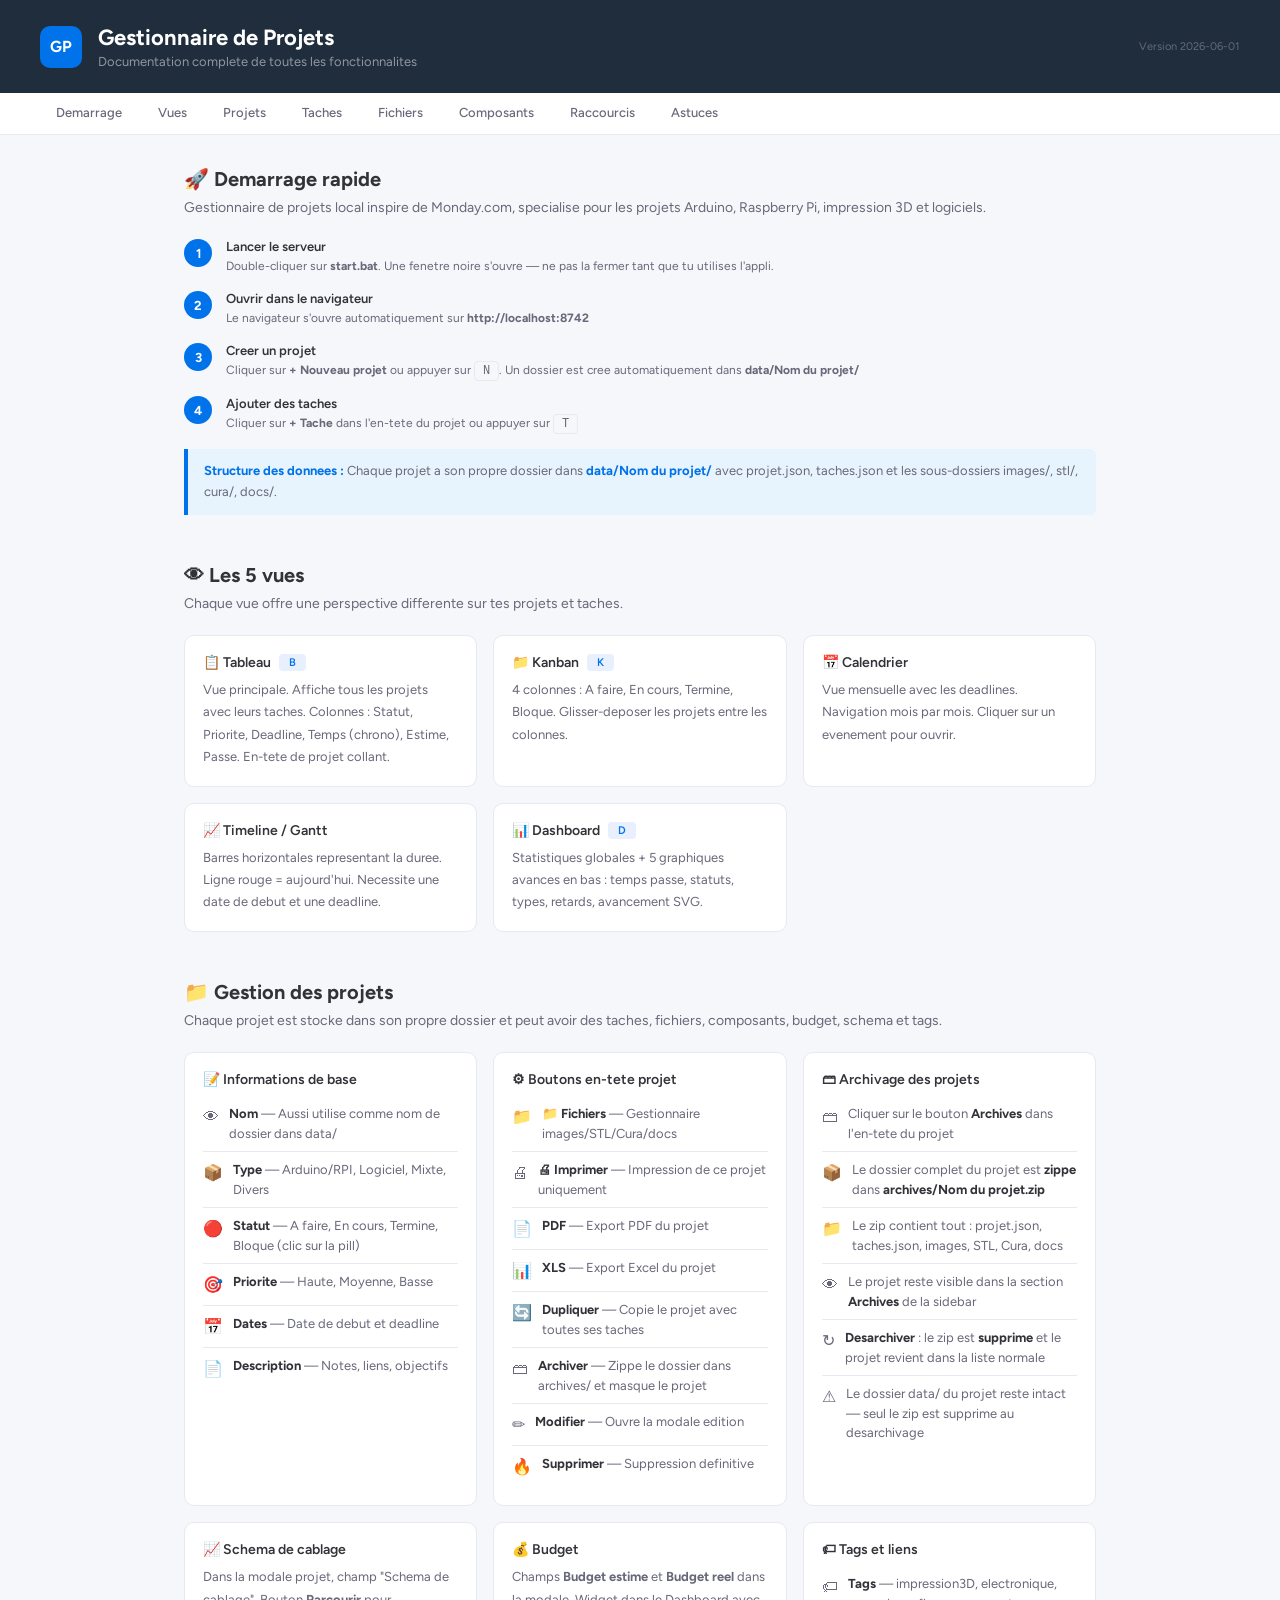
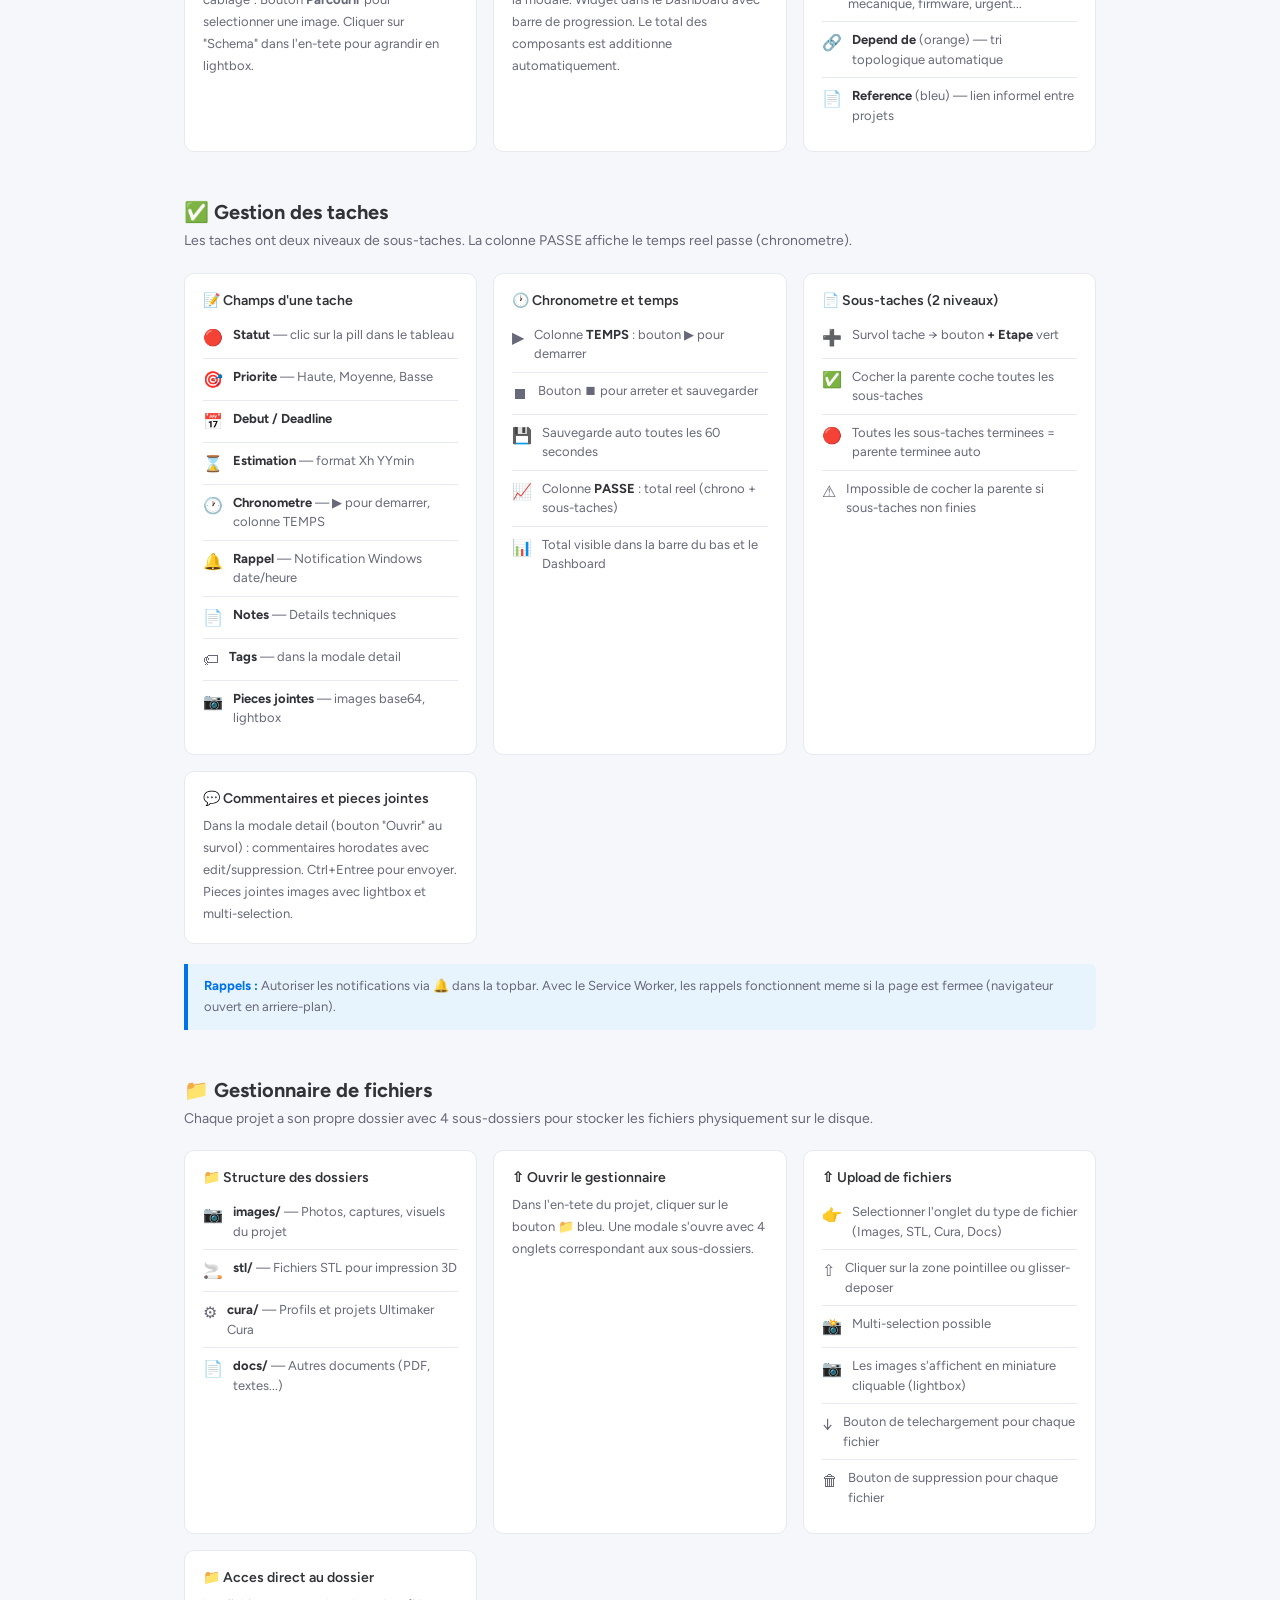
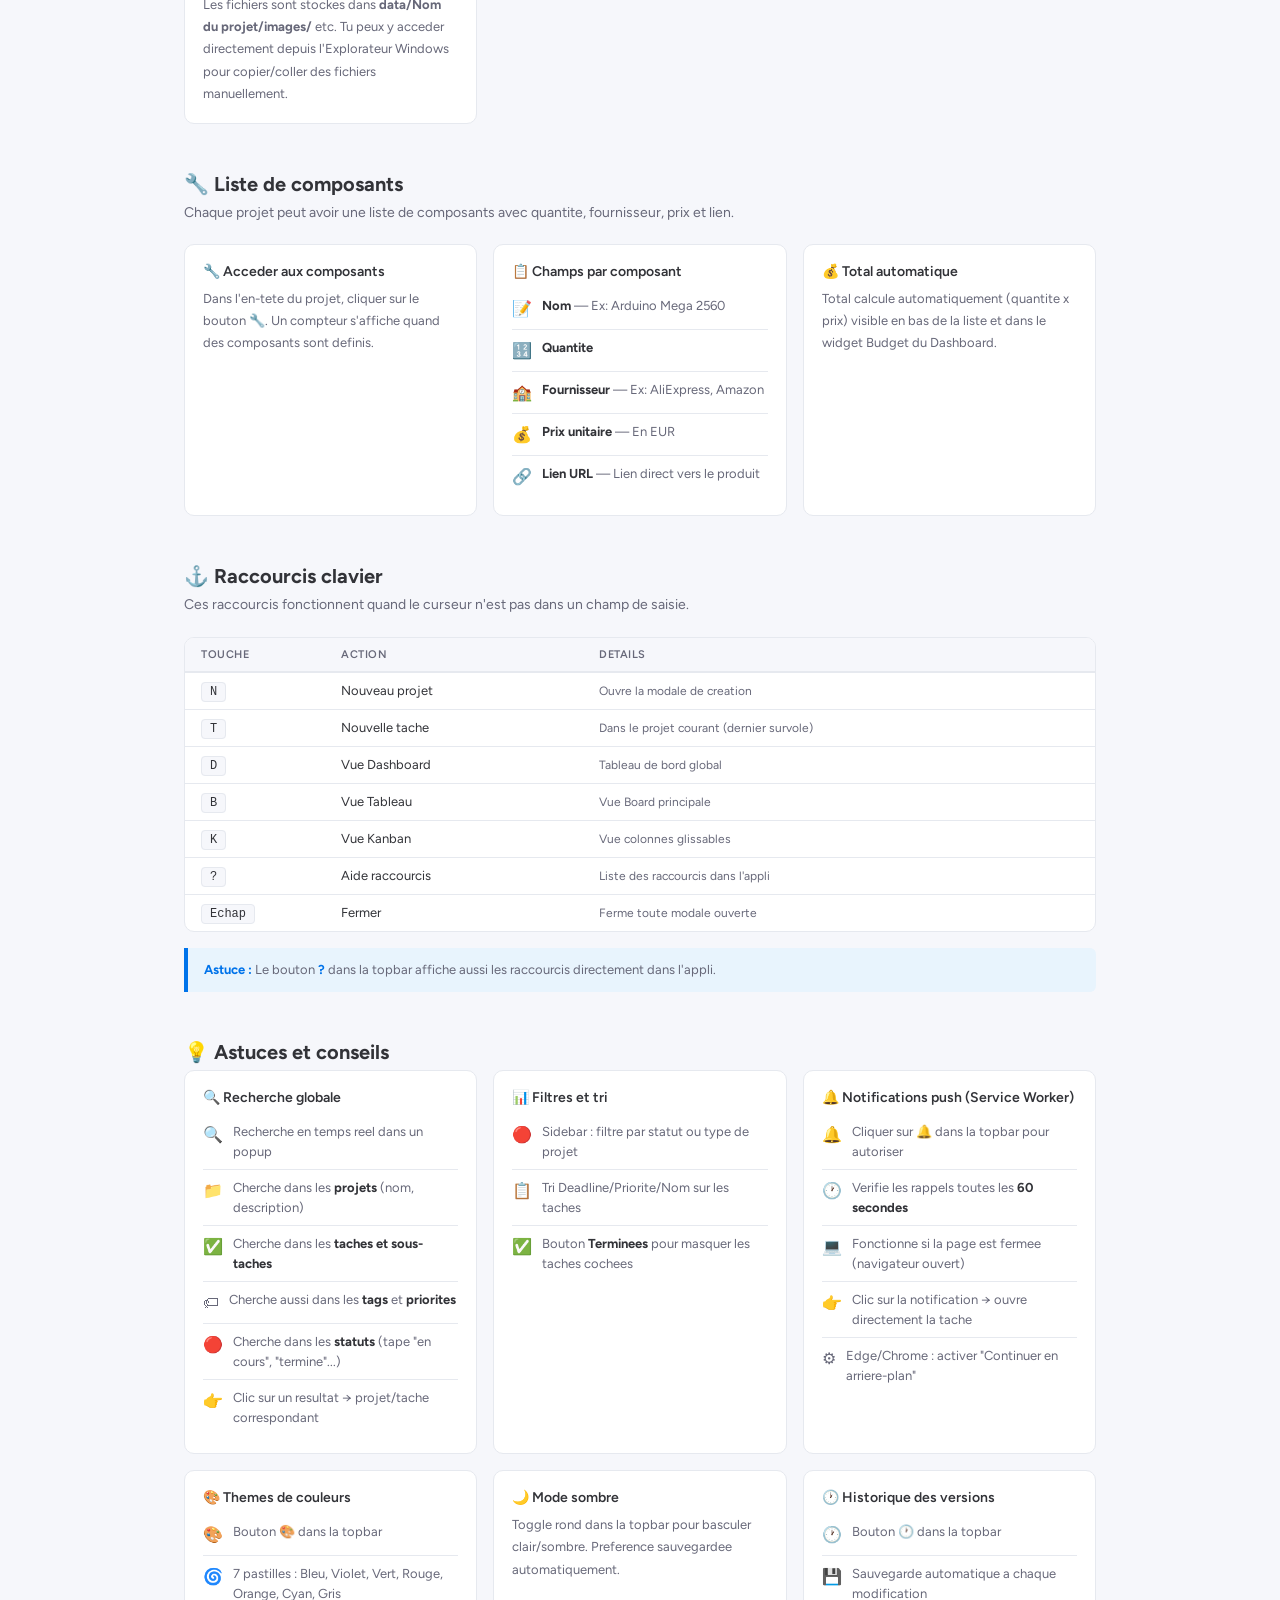
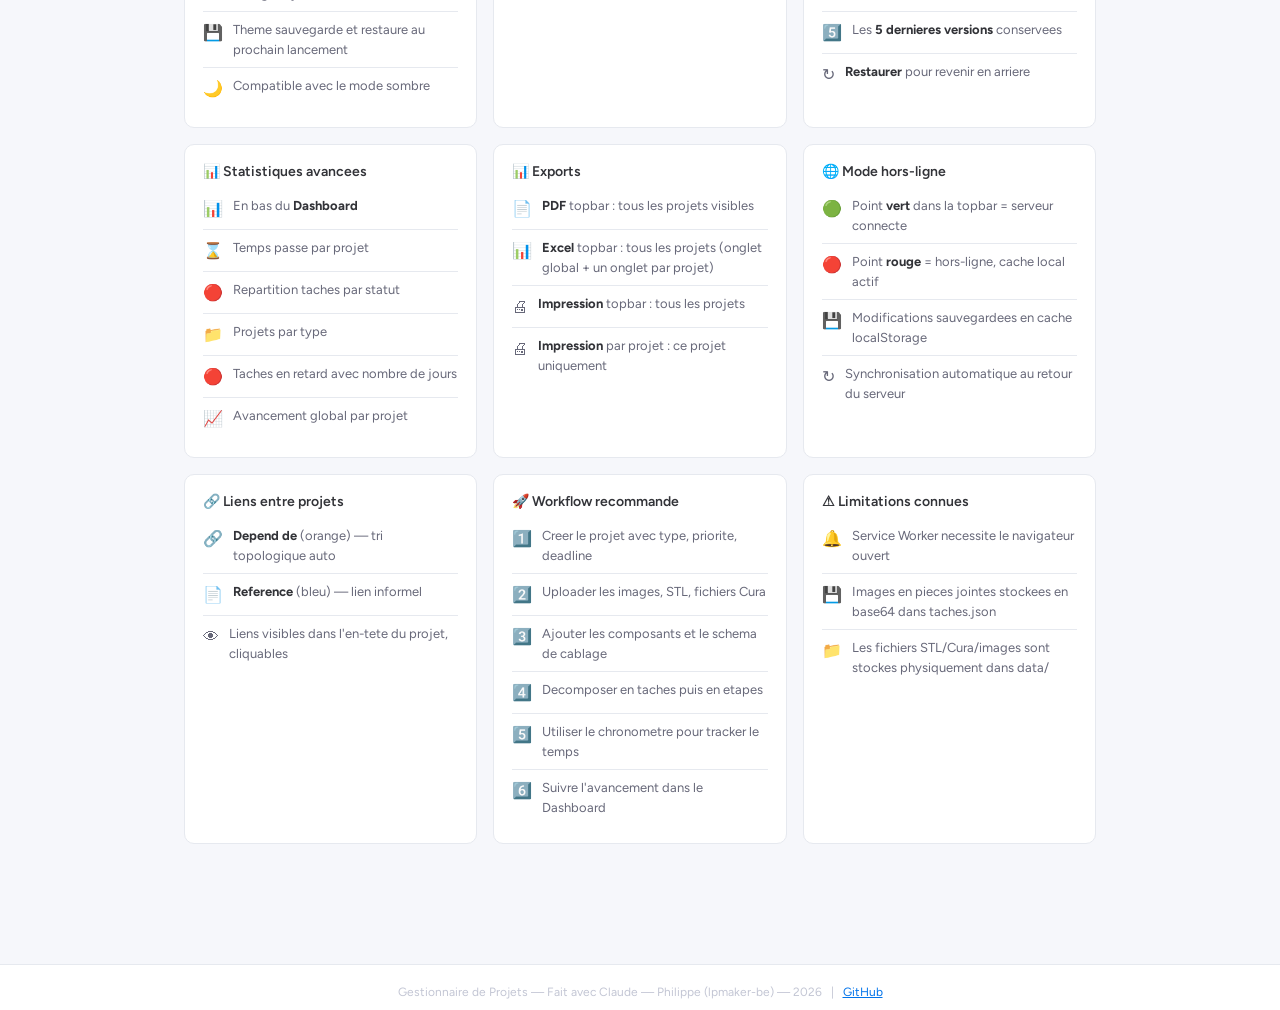
==== commit b8bd9801: "Aide - ajout section archivage zip" ====
--- a/aide.html
+++ b/aide.html
@@ -175,9 +175,22 @@
                         <li><span class="icon">&#128196;</span><div><strong>PDF</strong> — Export PDF du projet</div></li>
                         <li><span class="icon">&#128202;</span><div><strong>XLS</strong> — Export Excel du projet</div></li>
                         <li><span class="icon">&#128260;</span><div><strong>Dupliquer</strong> — Copie le projet avec toutes ses taches</div></li>
-                        <li><span class="icon">&#128451;</span><div><strong>Archiver</strong> — Masque sans supprimer</div></li>
+                        <li><span class="icon">&#128451;</span><div><strong>Archiver</strong> — Zippe le dossier dans archives/ et masque le projet</div></li>
                         <li><span class="icon">&#9999;</span><div><strong>Modifier</strong> — Ouvre la modale edition</div></li>
                         <li><span class="icon">&#128293;</span><div><strong>Supprimer</strong> — Suppression definitive</div></li>
+                    </ul>
+                </div>
+            </div>
+            <div class="card">
+                <div class="card-title">&#128451; Archivage des projets</div>
+                <div class="card-body">
+                    <ul class="feature-list">
+                        <li><span class="icon">&#128451;</span><div>Cliquer sur le bouton <strong>Archives</strong> dans l'en-tete du projet</div></li>
+                        <li><span class="icon">&#128230;</span><div>Le dossier complet du projet est <strong>zippe</strong> dans <strong>archives/Nom du projet.zip</strong></div></li>
+                        <li><span class="icon">&#128193;</span><div>Le zip contient tout : projet.json, taches.json, images, STL, Cura, docs</div></li>
+                        <li><span class="icon">&#128065;</span><div>Le projet reste visible dans la section <strong>Archives</strong> de la sidebar</div></li>
+                        <li><span class="icon">&#8635;</span><div><strong>Desarchiver</strong> : le zip est <strong>supprime</strong> et le projet revient dans la liste normale</div></li>
+                        <li><span class="icon">&#9888;</span><div>Le dossier data/ du projet reste intact — seul le zip est supprime au desarchivage</div></li>
                     </ul>
                 </div>
             </div>
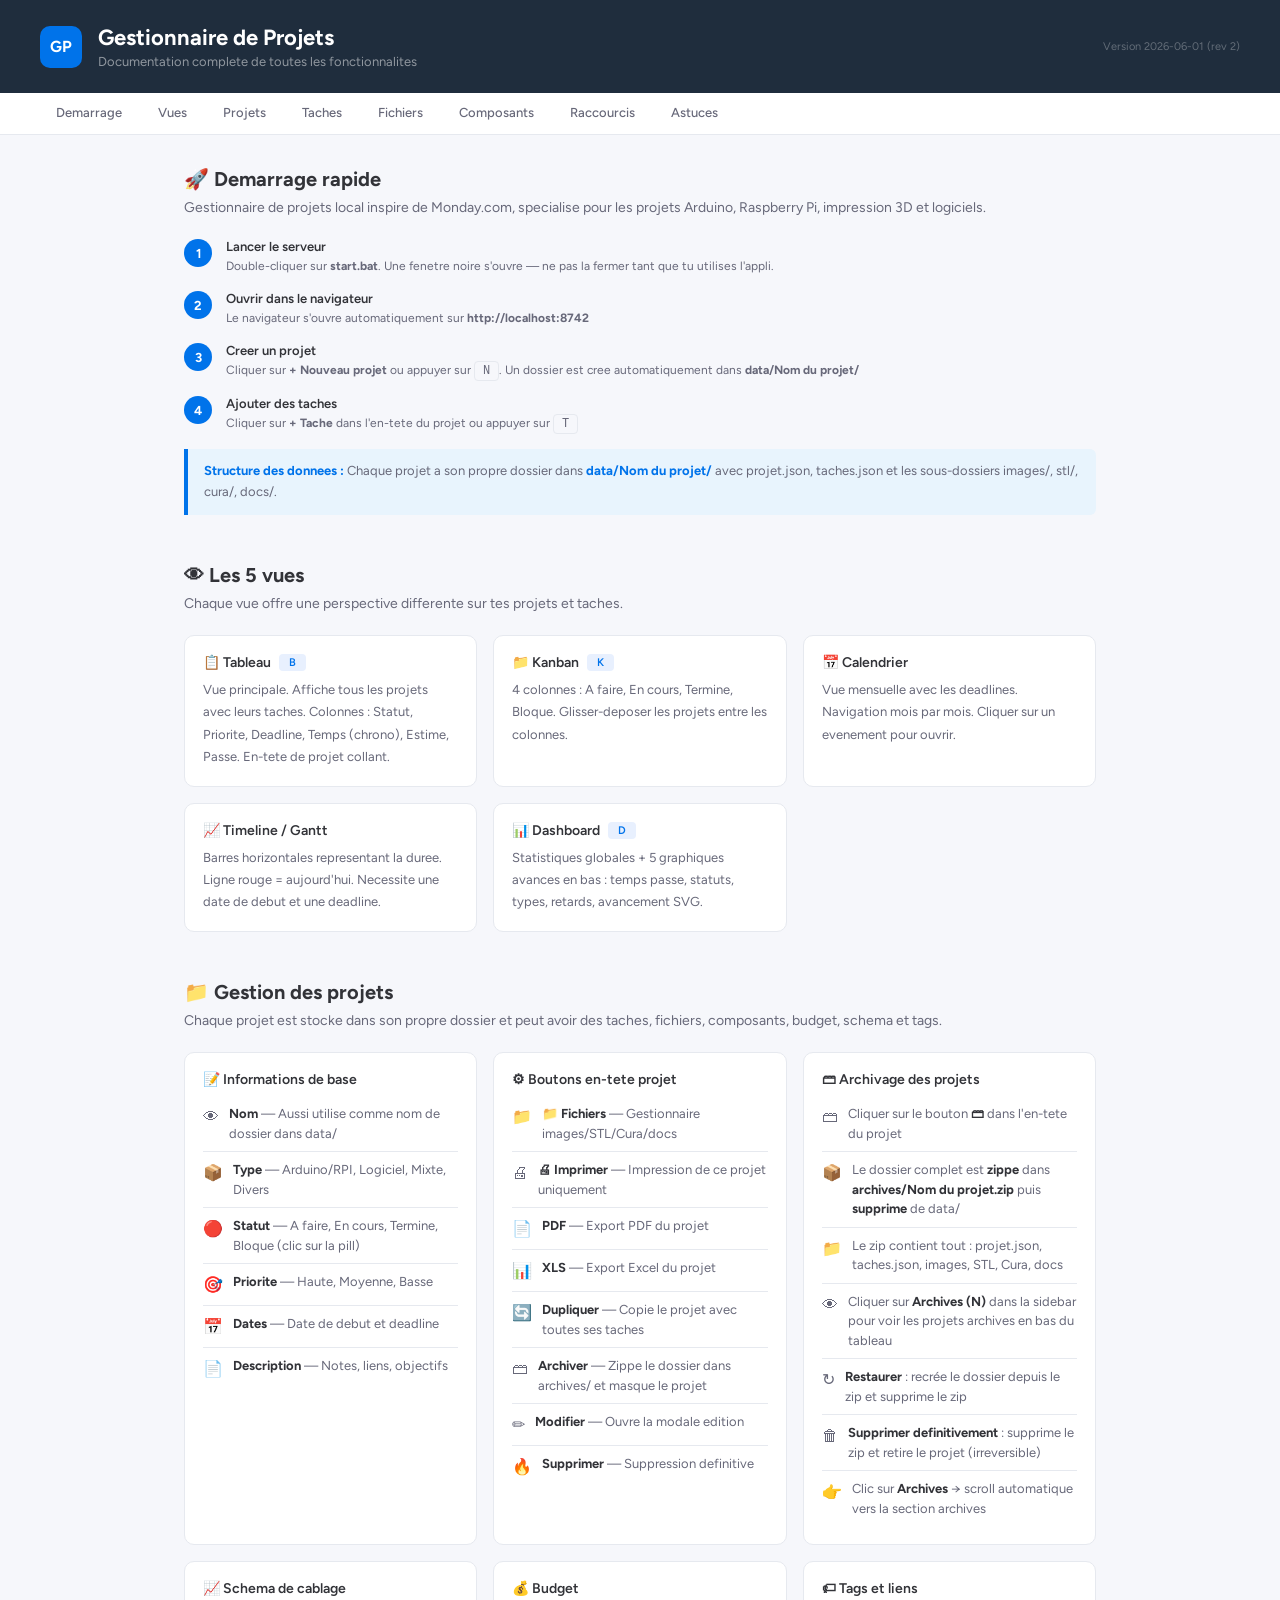
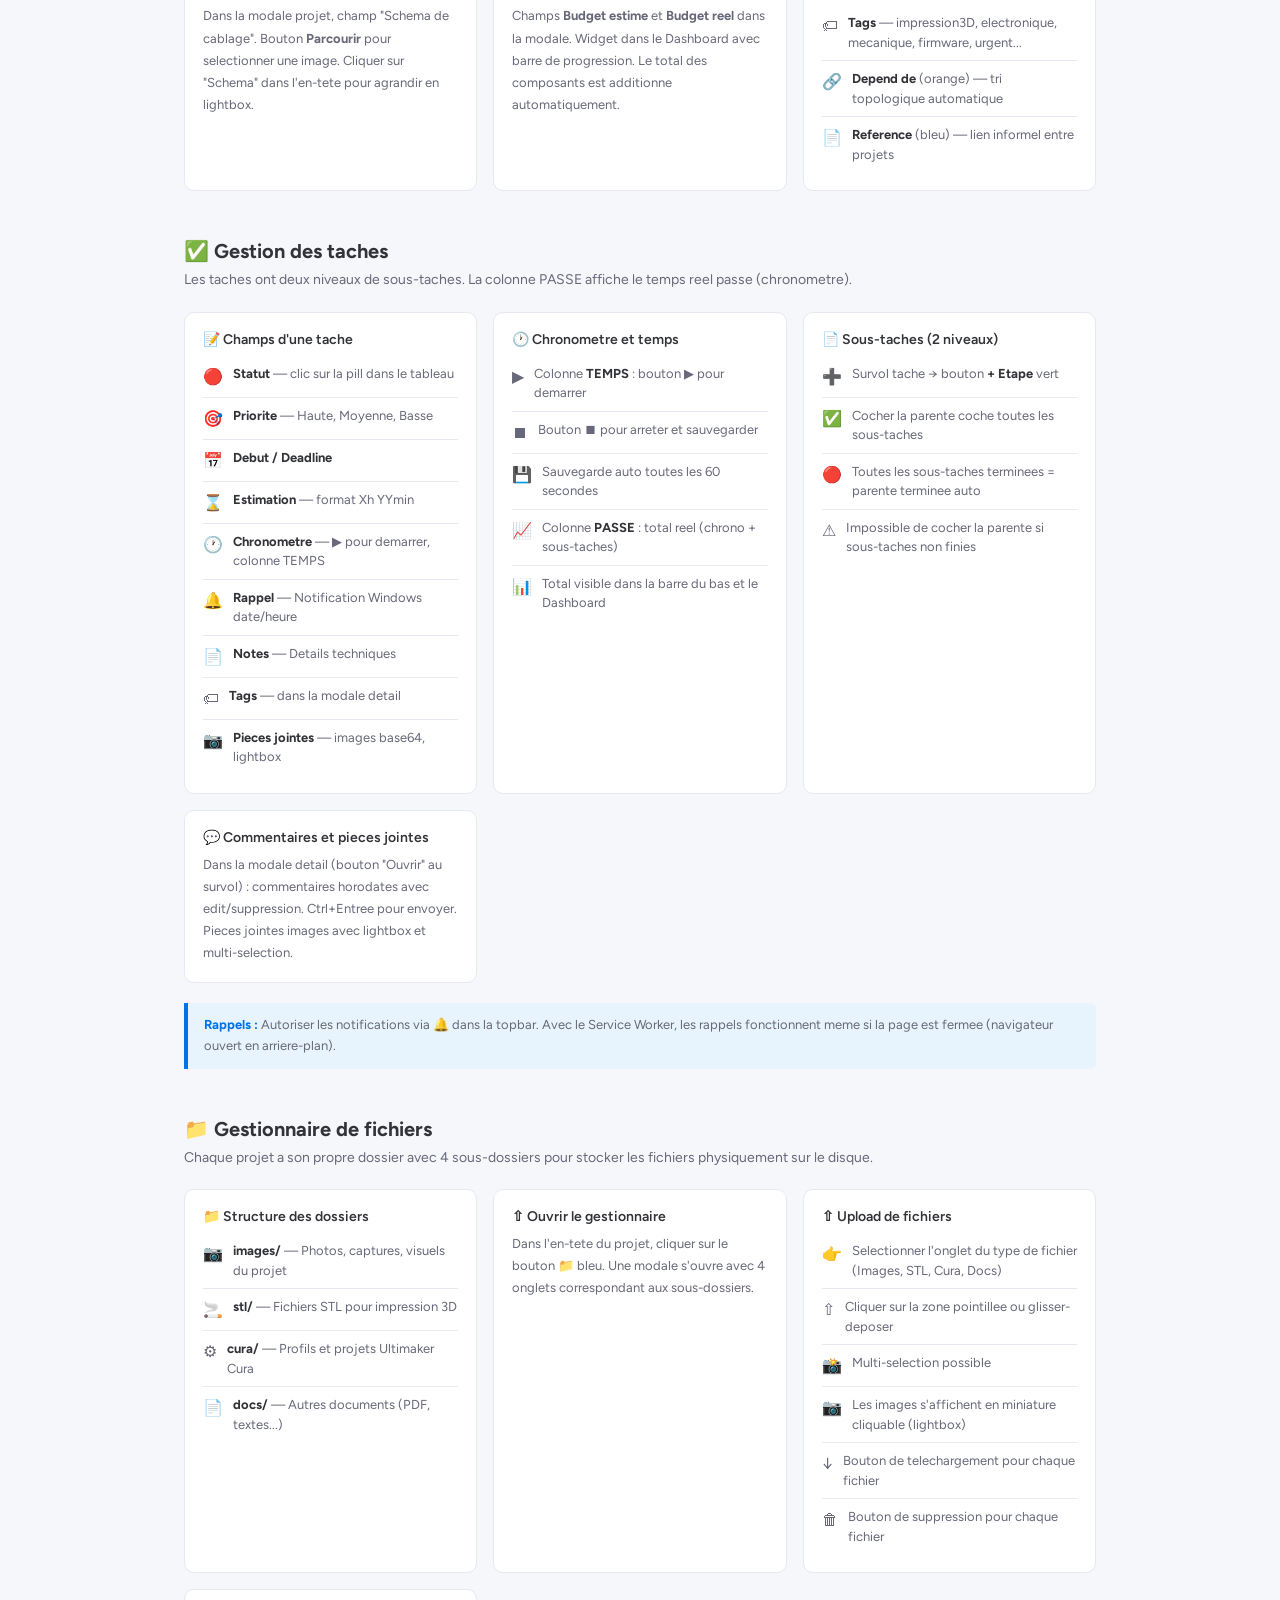
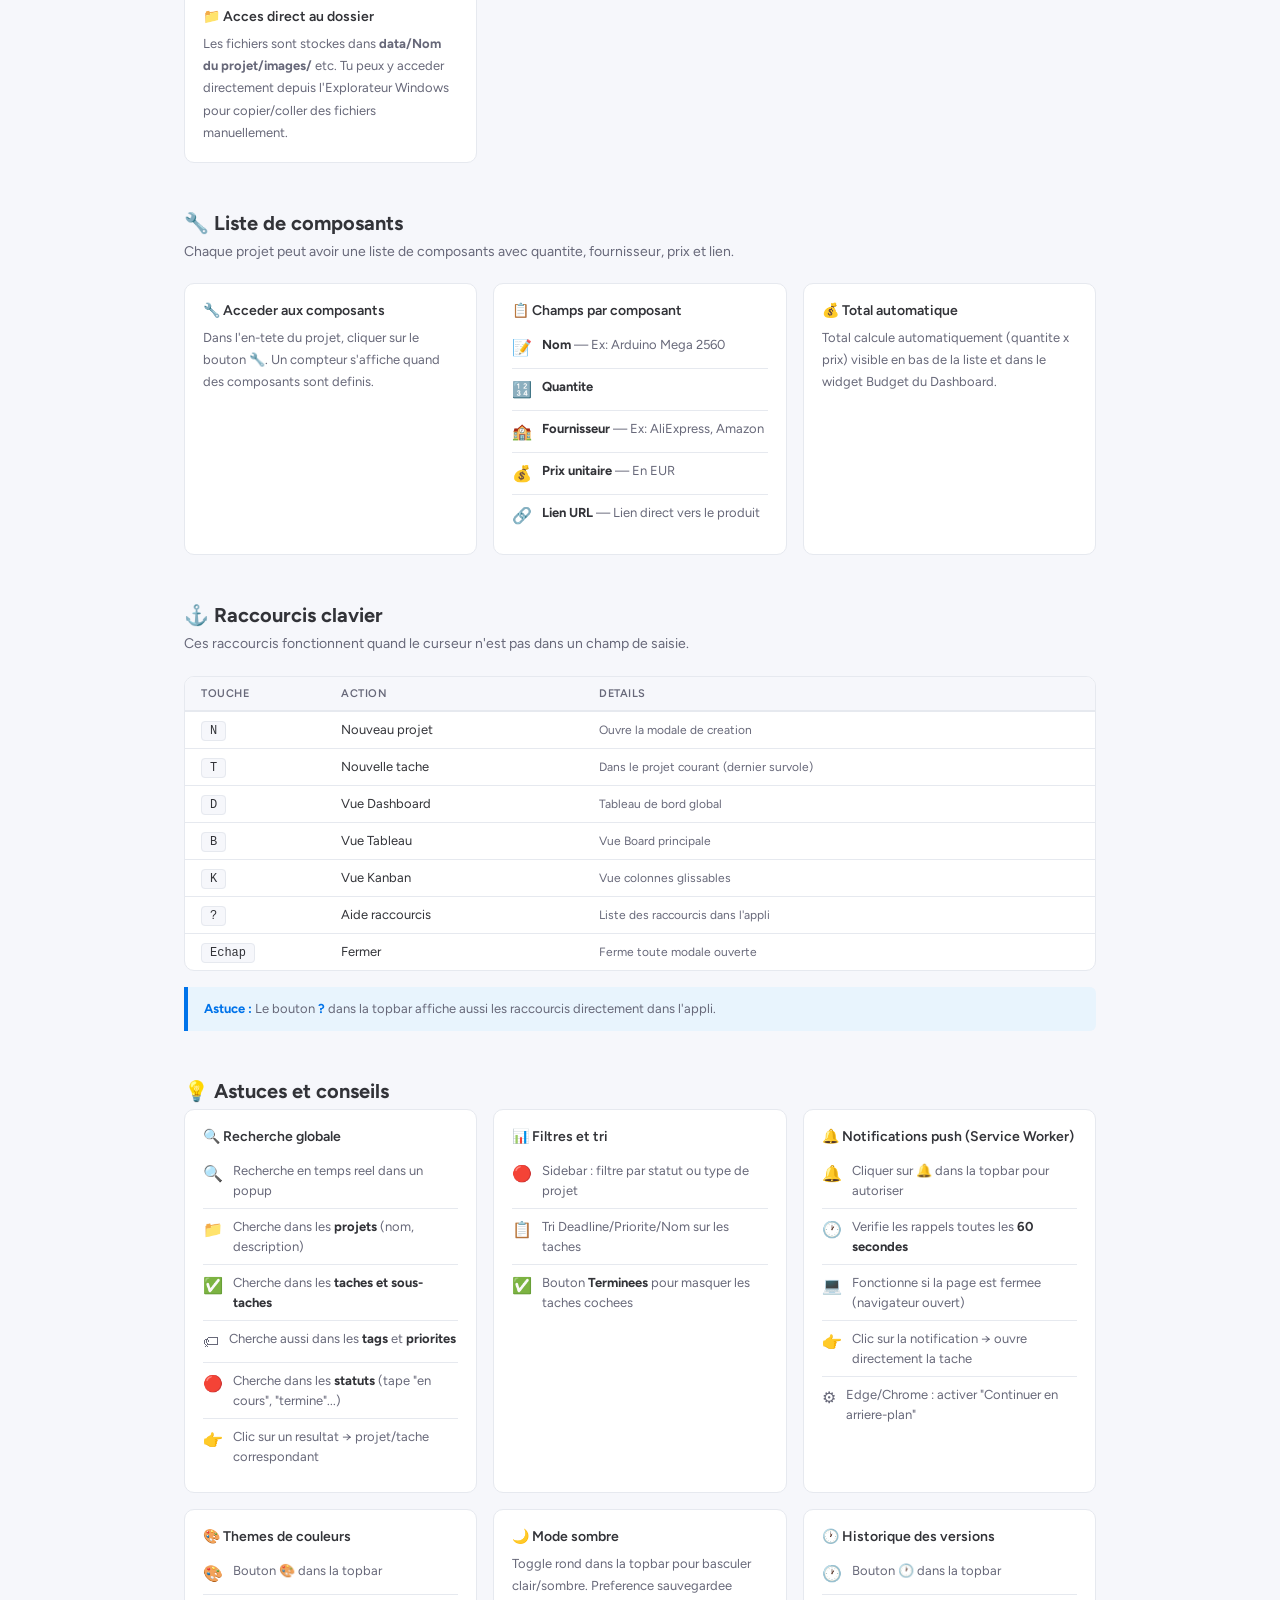
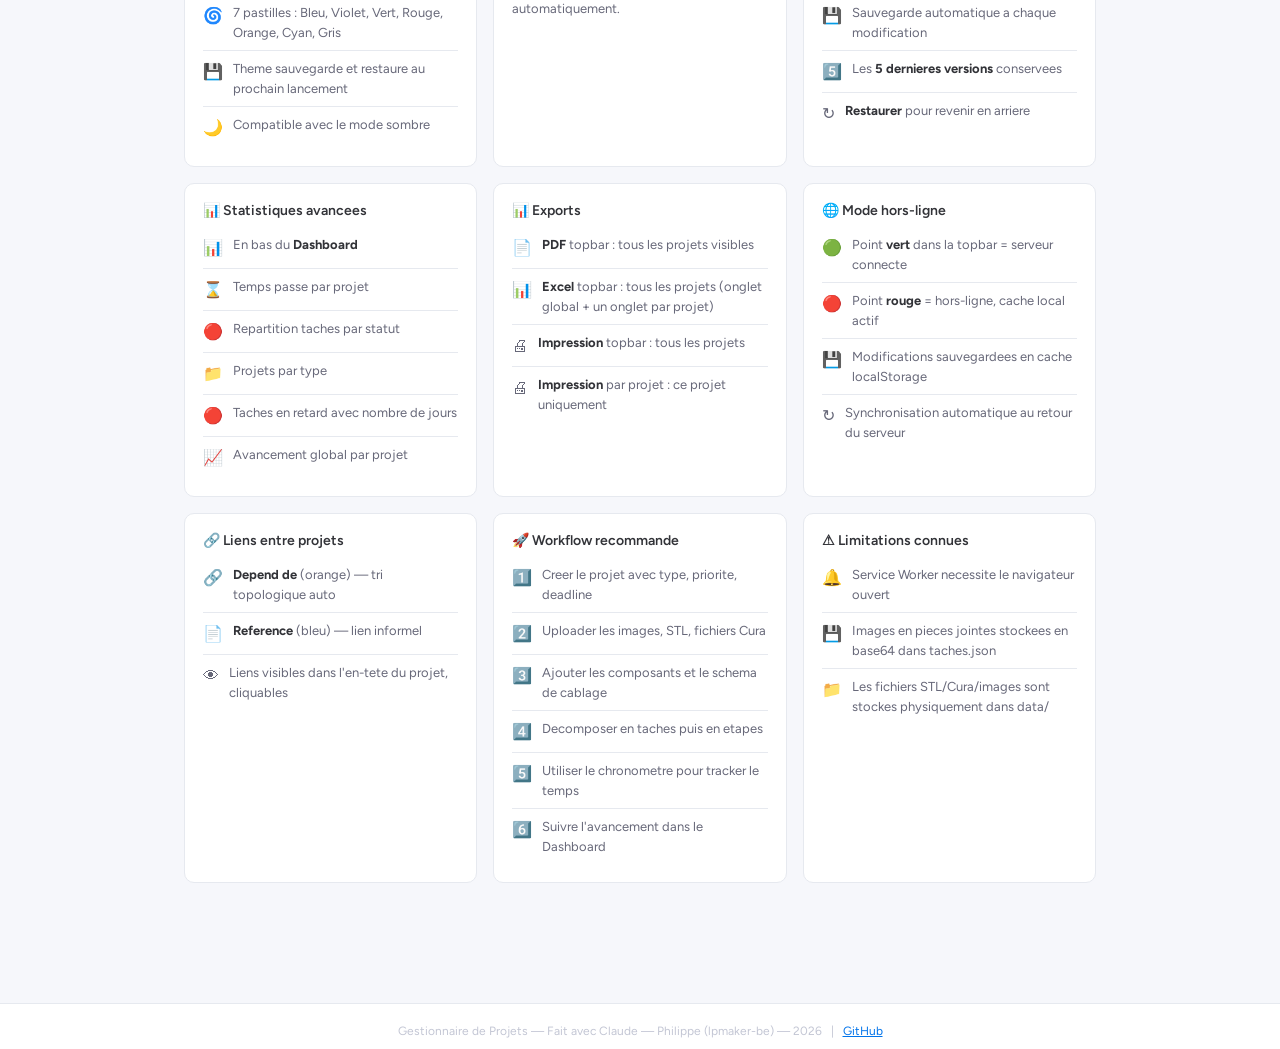
==== commit c3995c4d: "Aide - mise a jour section archivage complet" ====
--- a/aide.html
+++ b/aide.html
@@ -67,7 +67,7 @@
         <h1>Gestionnaire de Projets</h1>
         <p>Documentation complete de toutes les fonctionnalites</p>
     </div>
-    <div class="header-version">Version 2026-06-01</div>
+    <div class="header-version">Version 2026-06-01 (rev 2)</div>
 </div>
 
 <div class="nav">
@@ -185,12 +185,13 @@
                 <div class="card-title">&#128451; Archivage des projets</div>
                 <div class="card-body">
                     <ul class="feature-list">
-                        <li><span class="icon">&#128451;</span><div>Cliquer sur le bouton <strong>Archives</strong> dans l'en-tete du projet</div></li>
-                        <li><span class="icon">&#128230;</span><div>Le dossier complet du projet est <strong>zippe</strong> dans <strong>archives/Nom du projet.zip</strong></div></li>
+                        <li><span class="icon">&#128451;</span><div>Cliquer sur le bouton <strong>&#128451;</strong> dans l'en-tete du projet</div></li>
+                        <li><span class="icon">&#128230;</span><div>Le dossier complet est <strong>zippe</strong> dans <strong>archives/Nom du projet.zip</strong> puis <strong>supprime</strong> de data/</div></li>
                         <li><span class="icon">&#128193;</span><div>Le zip contient tout : projet.json, taches.json, images, STL, Cura, docs</div></li>
-                        <li><span class="icon">&#128065;</span><div>Le projet reste visible dans la section <strong>Archives</strong> de la sidebar</div></li>
-                        <li><span class="icon">&#8635;</span><div><strong>Desarchiver</strong> : le zip est <strong>supprime</strong> et le projet revient dans la liste normale</div></li>
-                        <li><span class="icon">&#9888;</span><div>Le dossier data/ du projet reste intact — seul le zip est supprime au desarchivage</div></li>
+                        <li><span class="icon">&#128065;</span><div>Cliquer sur <strong>Archives (N)</strong> dans la sidebar pour voir les projets archives en bas du tableau</div></li>
+                        <li><span class="icon">&#8635;</span><div><strong>Restaurer</strong> : recrée le dossier depuis le zip et supprime le zip</div></li>
+                        <li><span class="icon">&#128465;</span><div><strong>Supprimer definitivement</strong> : supprime le zip et retire le projet (irreversible)</div></li>
+                        <li><span class="icon">&#128073;</span><div>Clic sur <strong>Archives</strong> → scroll automatique vers la section archives</div></li>
                     </ul>
                 </div>
             </div>
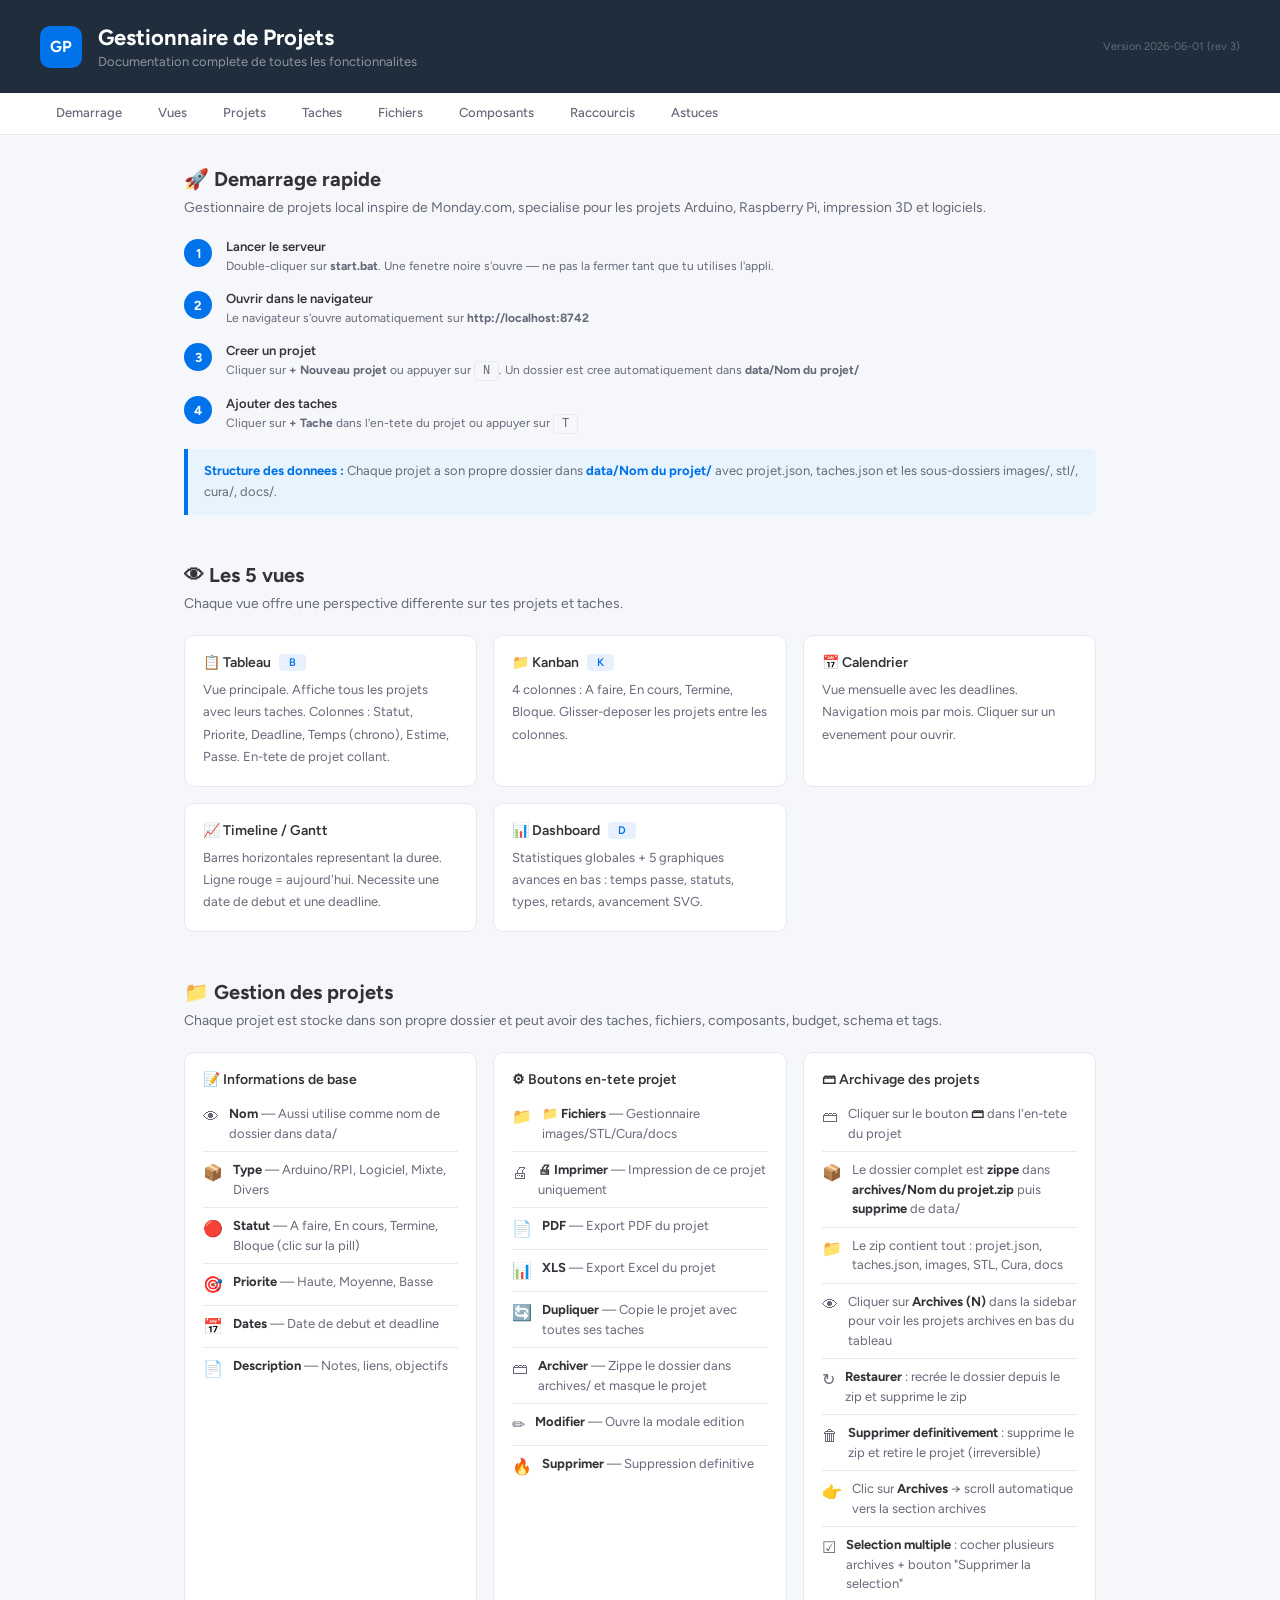
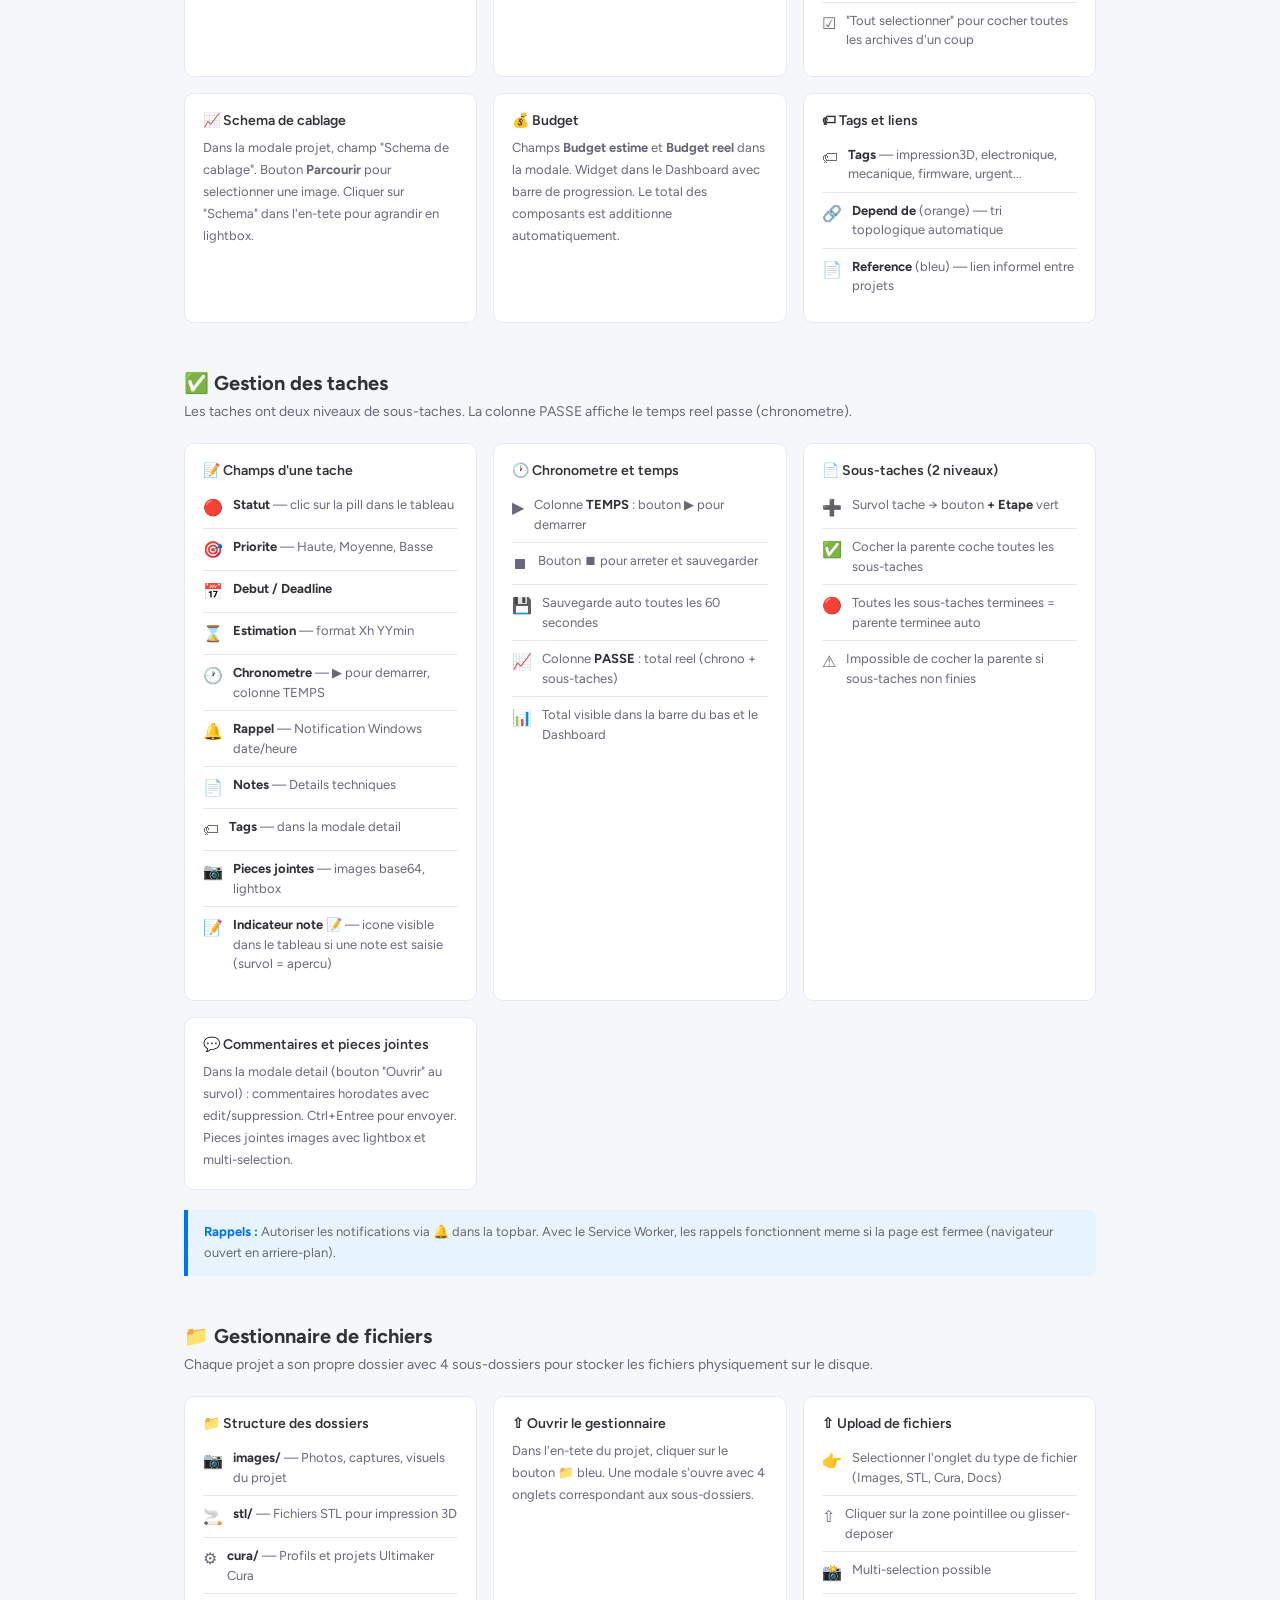
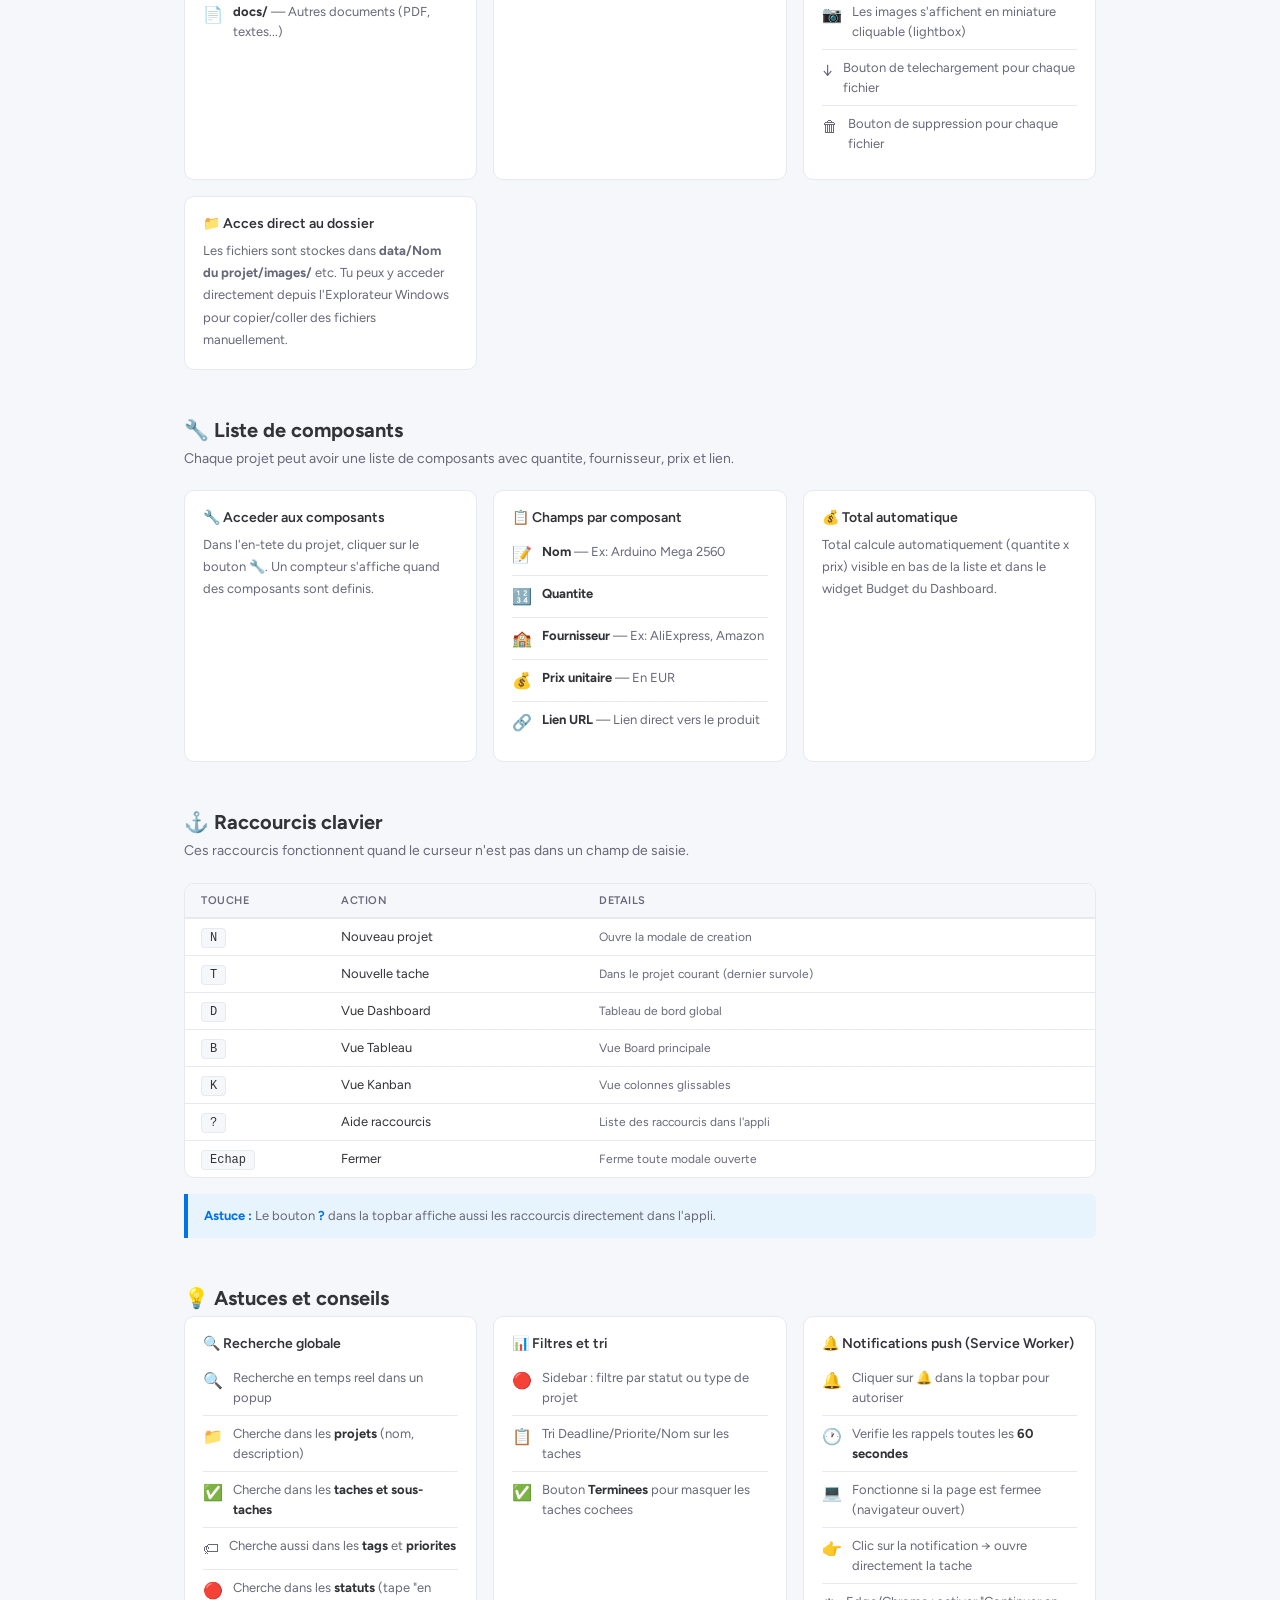
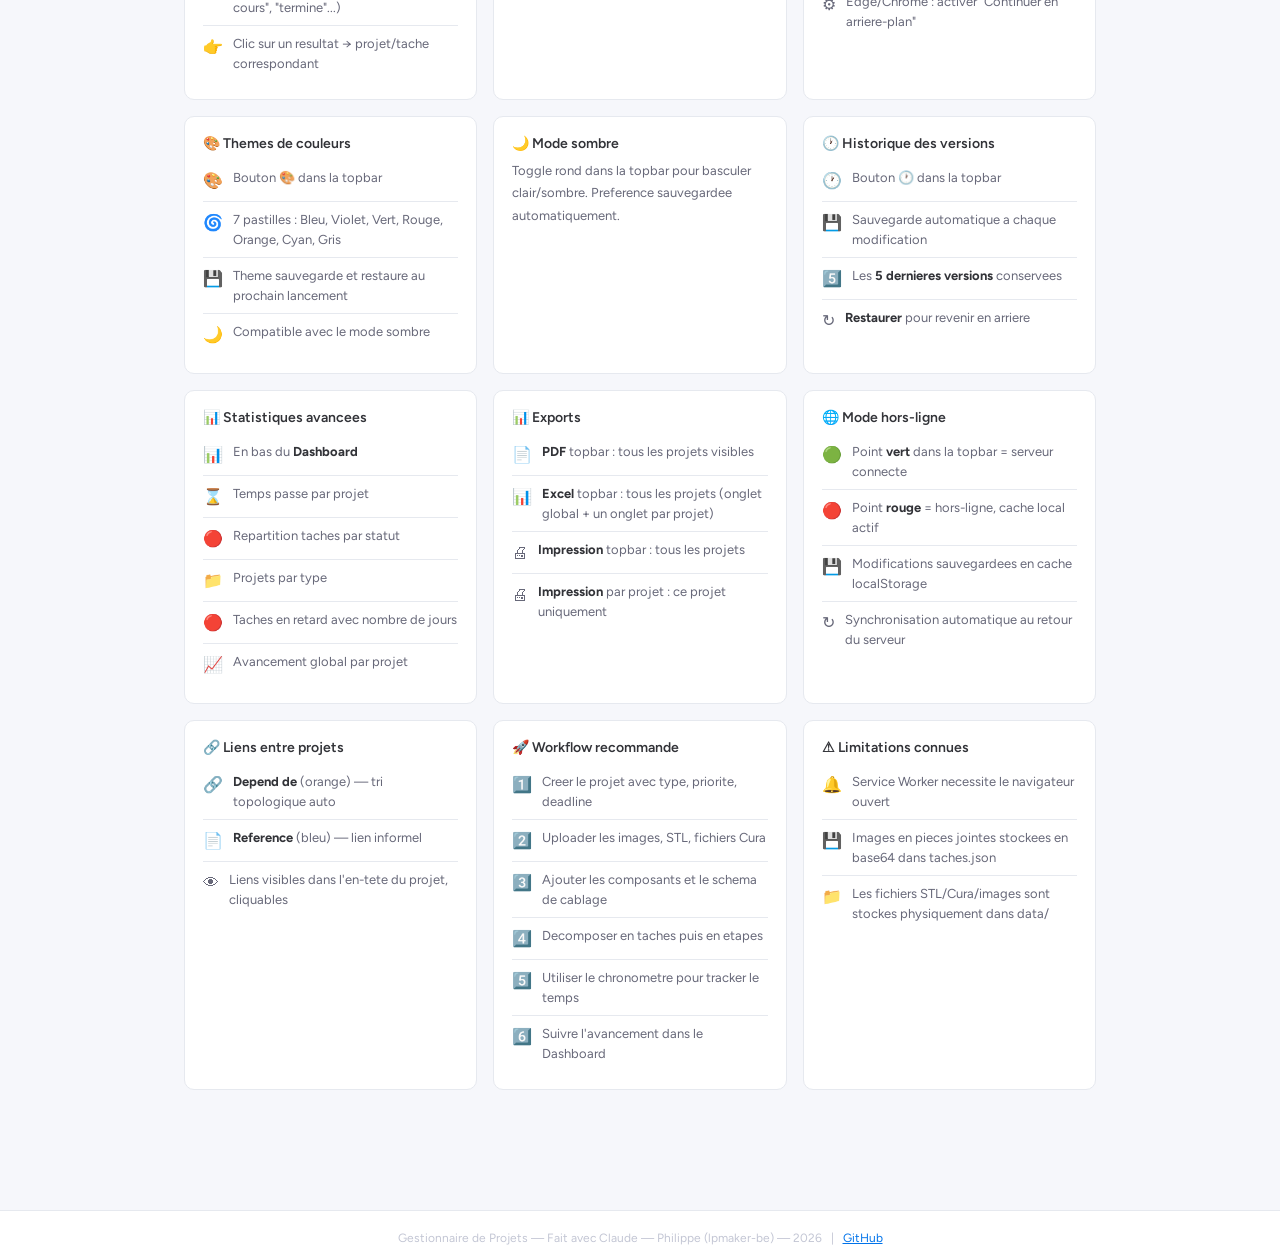
==== commit fcd64813: "Aide rev 3 - indicateur note, selection archives, colonne PASSE" ====
--- a/aide.html
+++ b/aide.html
@@ -67,7 +67,7 @@
         <h1>Gestionnaire de Projets</h1>
         <p>Documentation complete de toutes les fonctionnalites</p>
     </div>
-    <div class="header-version">Version 2026-06-01 (rev 2)</div>
+    <div class="header-version">Version 2026-06-01 (rev 3)</div>
 </div>
 
 <div class="nav">
@@ -192,6 +192,8 @@
                         <li><span class="icon">&#8635;</span><div><strong>Restaurer</strong> : recrée le dossier depuis le zip et supprime le zip</div></li>
                         <li><span class="icon">&#128465;</span><div><strong>Supprimer definitivement</strong> : supprime le zip et retire le projet (irreversible)</div></li>
                         <li><span class="icon">&#128073;</span><div>Clic sur <strong>Archives</strong> → scroll automatique vers la section archives</div></li>
+                        <li><span class="icon">&#9745;</span><div><strong>Selection multiple</strong> : cocher plusieurs archives + bouton "Supprimer la selection"</div></li>
+                        <li><span class="icon">&#9745;</span><div>"Tout selectionner" pour cocher toutes les archives d'un coup</div></li>
                     </ul>
                 </div>
             </div>
@@ -234,6 +236,7 @@
                         <li><span class="icon">&#128196;</span><div><strong>Notes</strong> — Details techniques</div></li>
                         <li><span class="icon">&#127991;</span><div><strong>Tags</strong> — dans la modale detail</div></li>
                         <li><span class="icon">&#128247;</span><div><strong>Pieces jointes</strong> — images base64, lightbox</div></li>
+                        <li><span class="icon">&#128221;</span><div><strong>Indicateur note &#128221;</strong> — icone visible dans le tableau si une note est saisie (survol = apercu)</div></li>
                     </ul>
                 </div>
             </div>
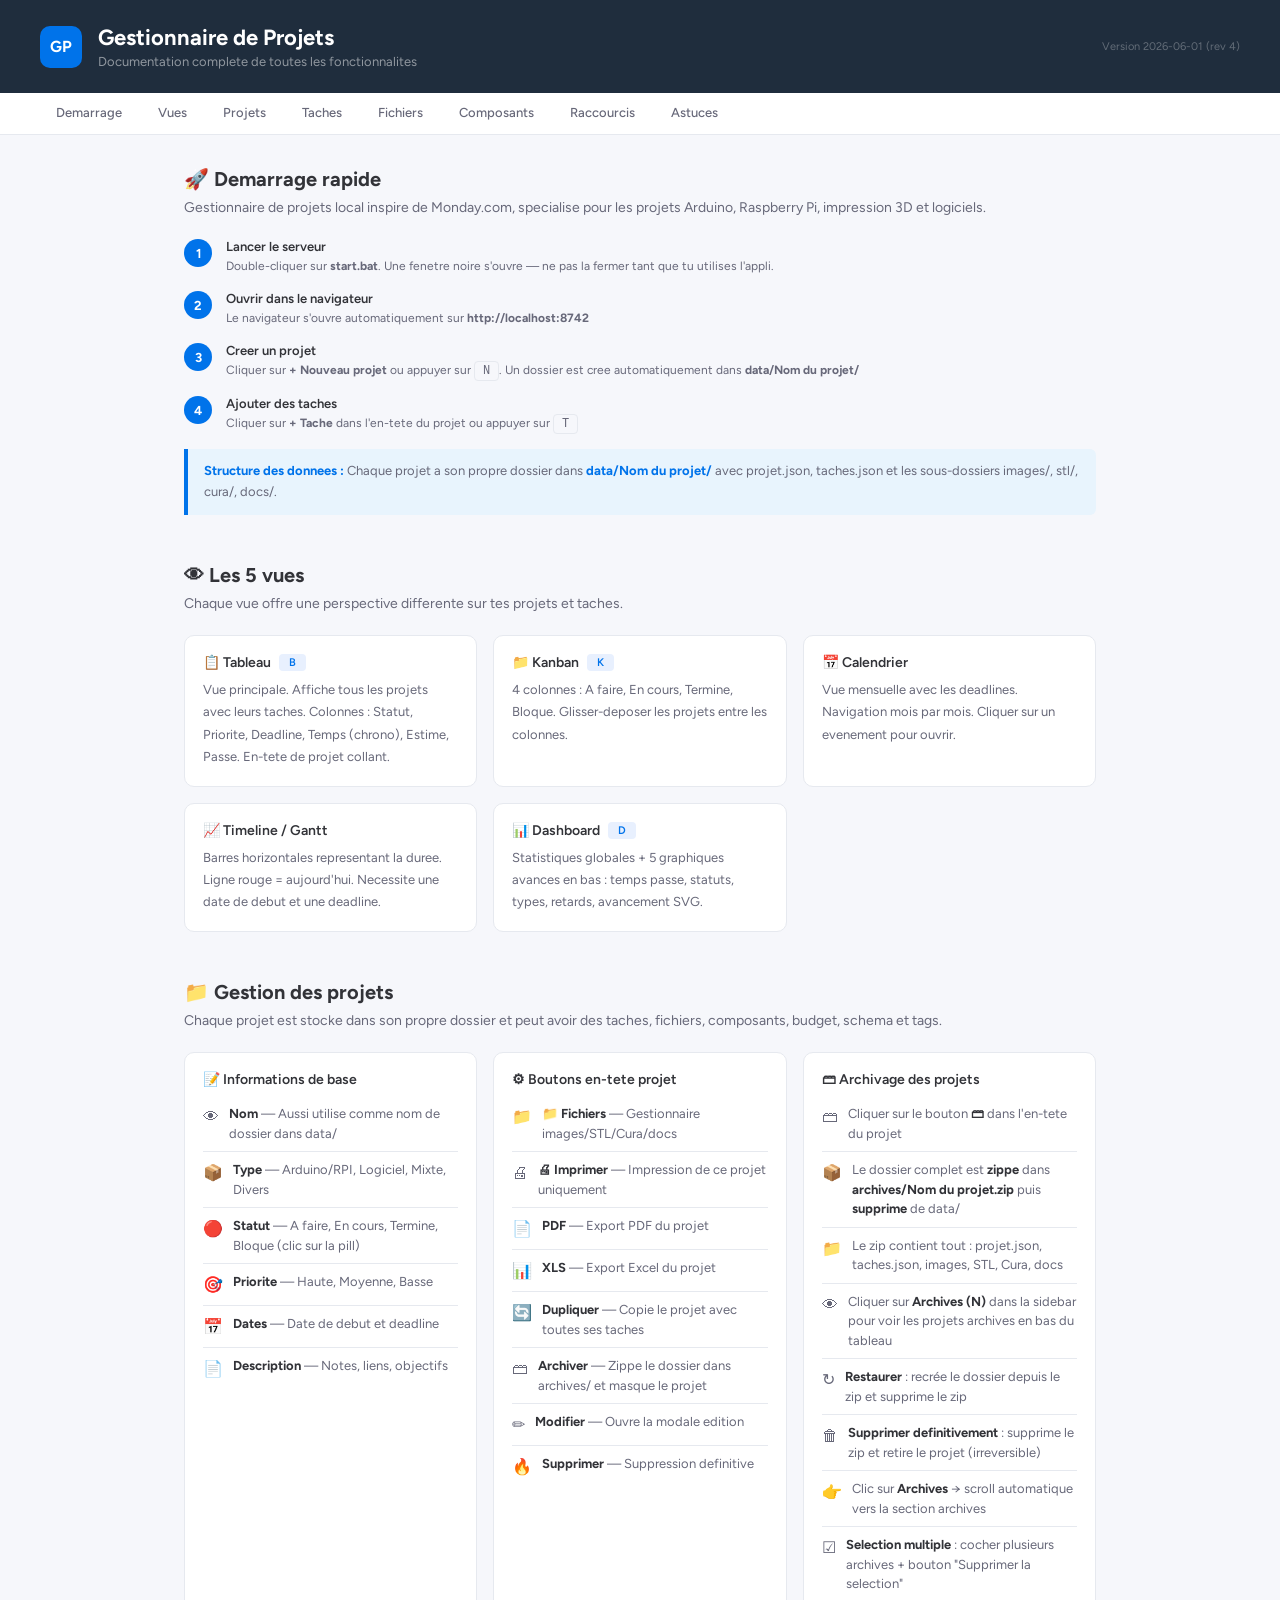
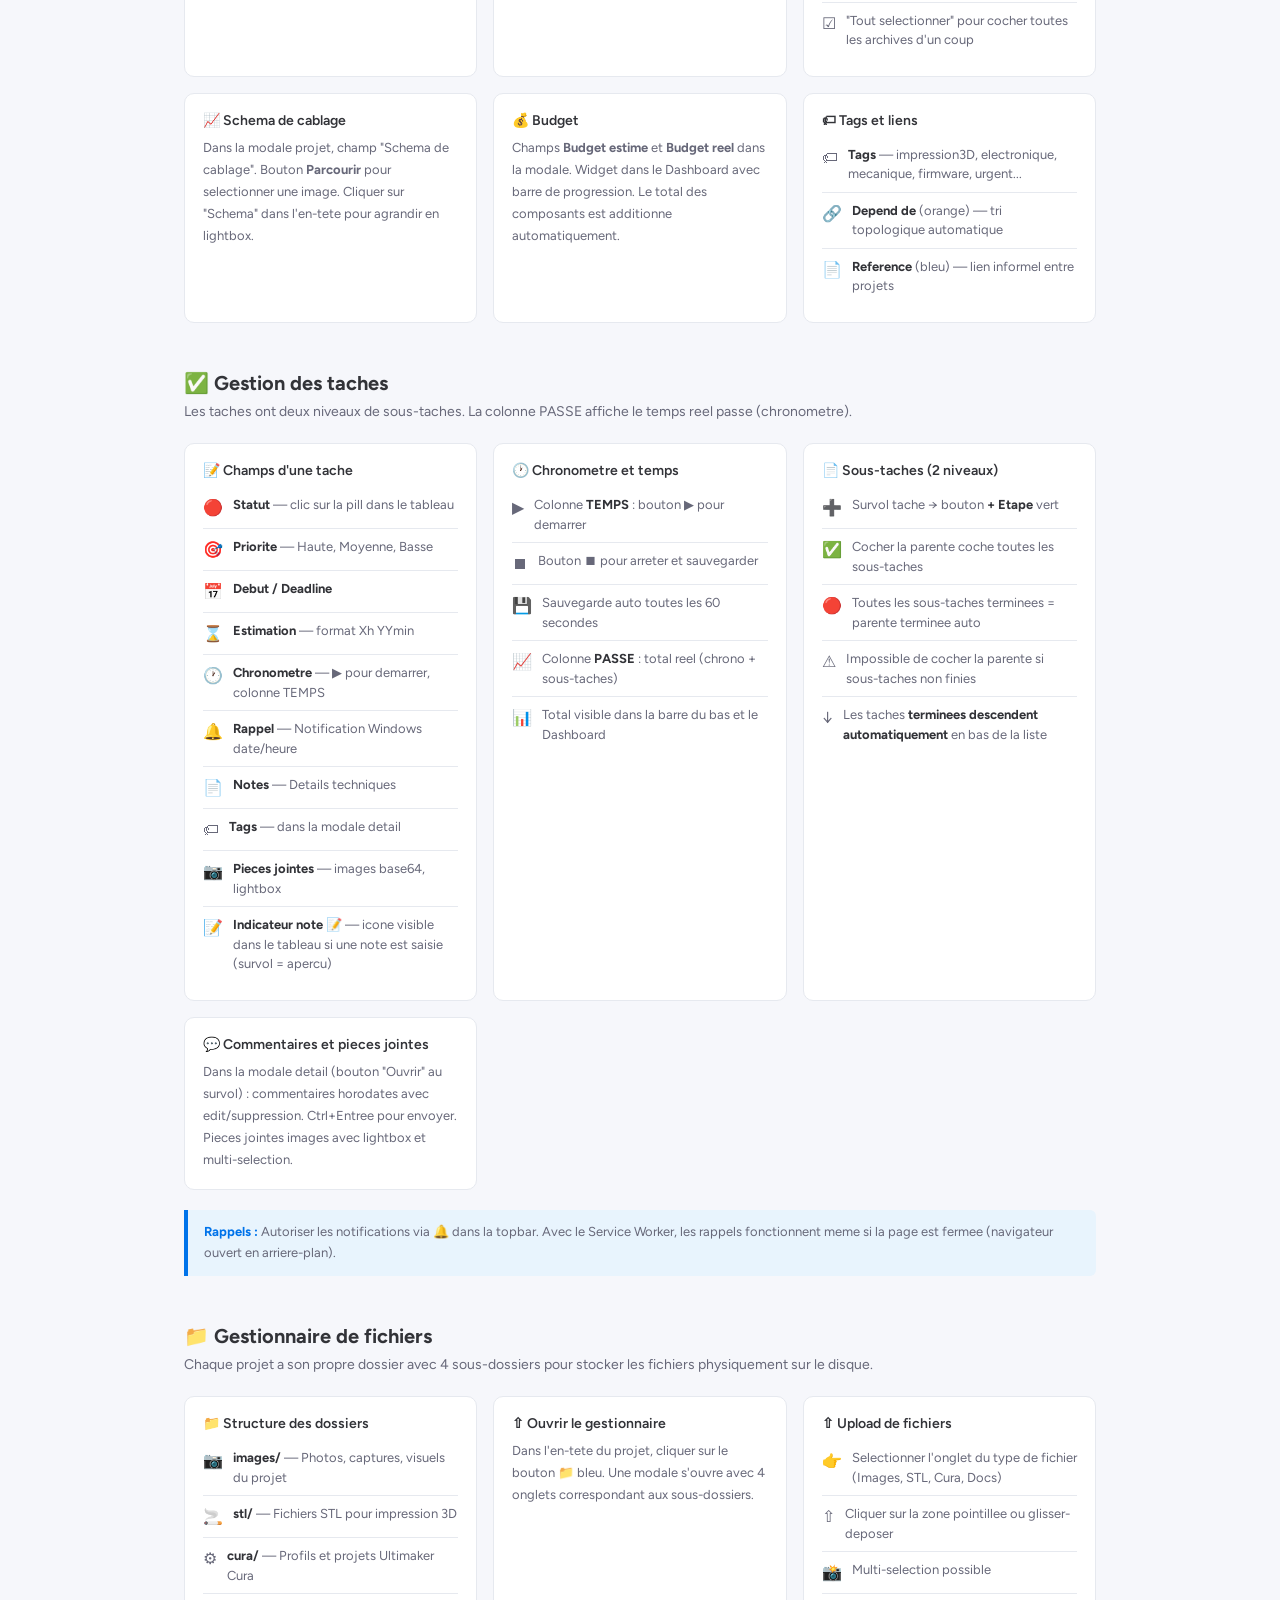
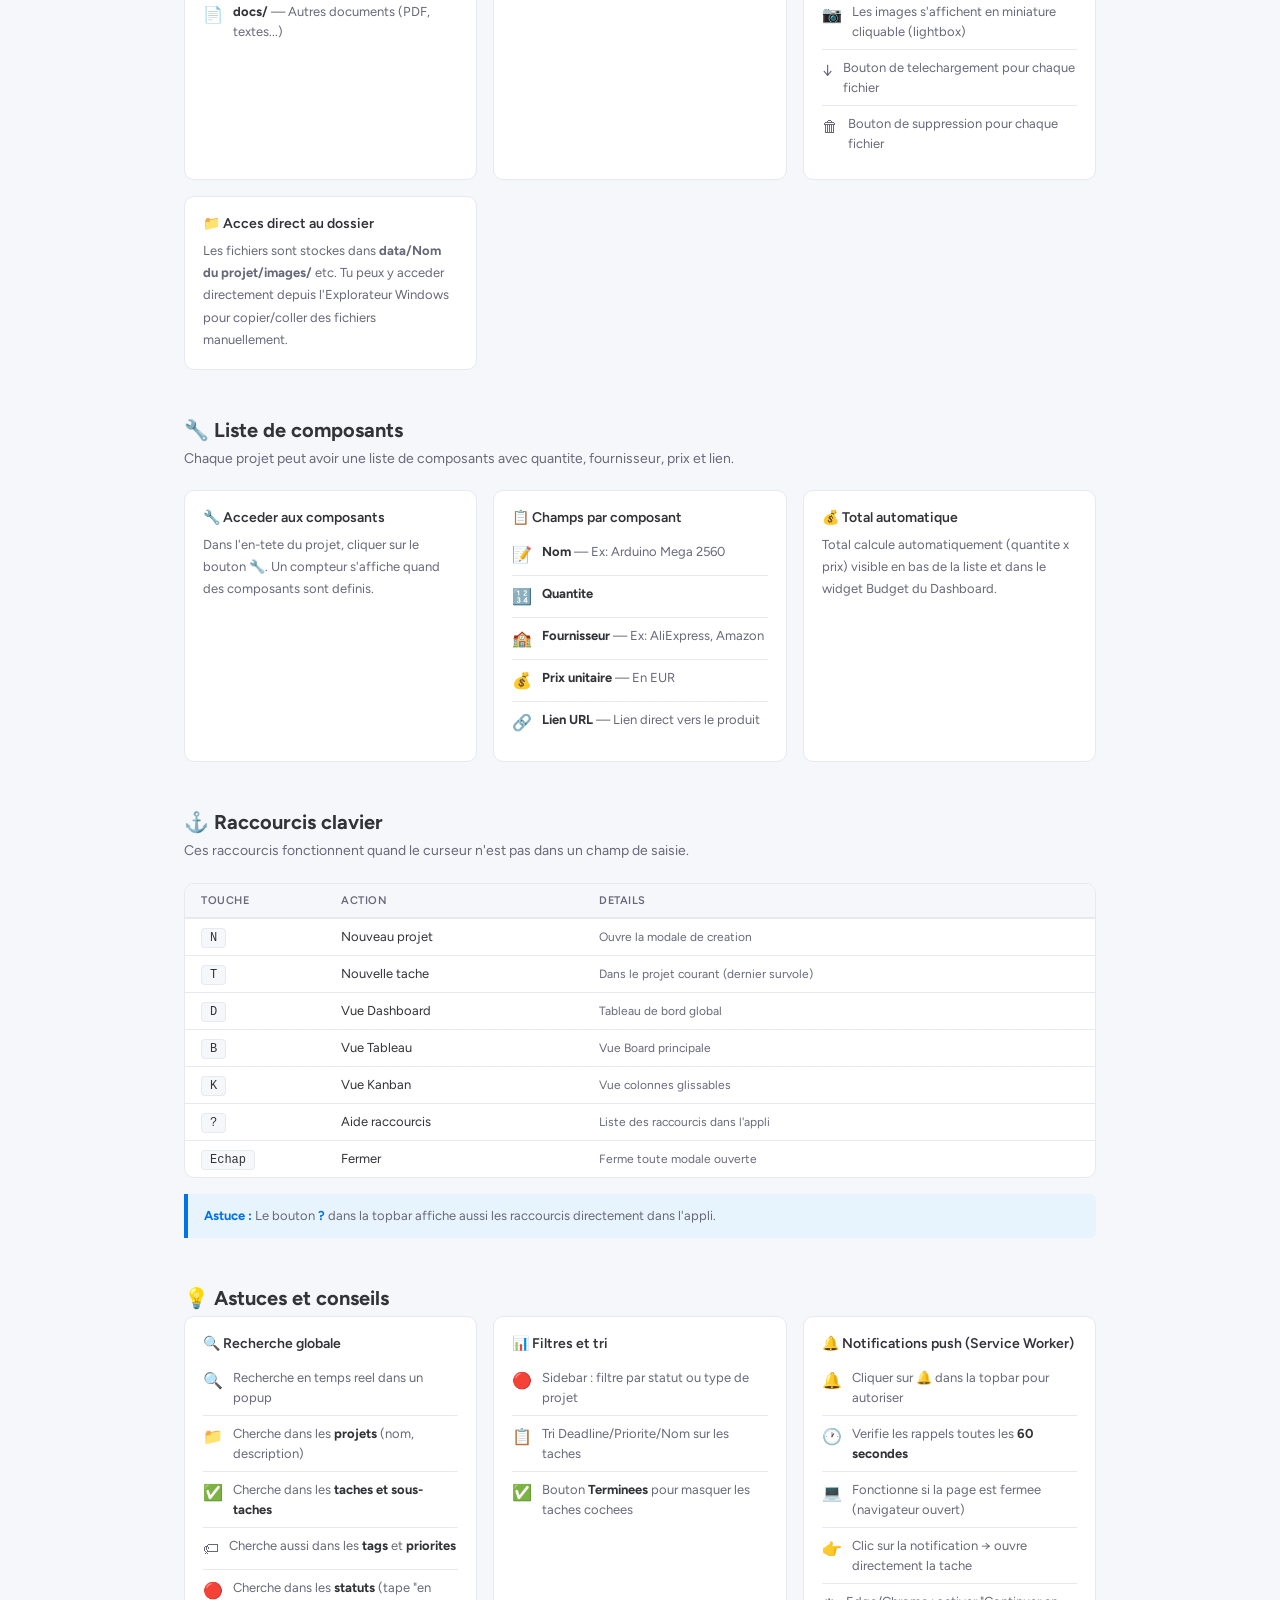
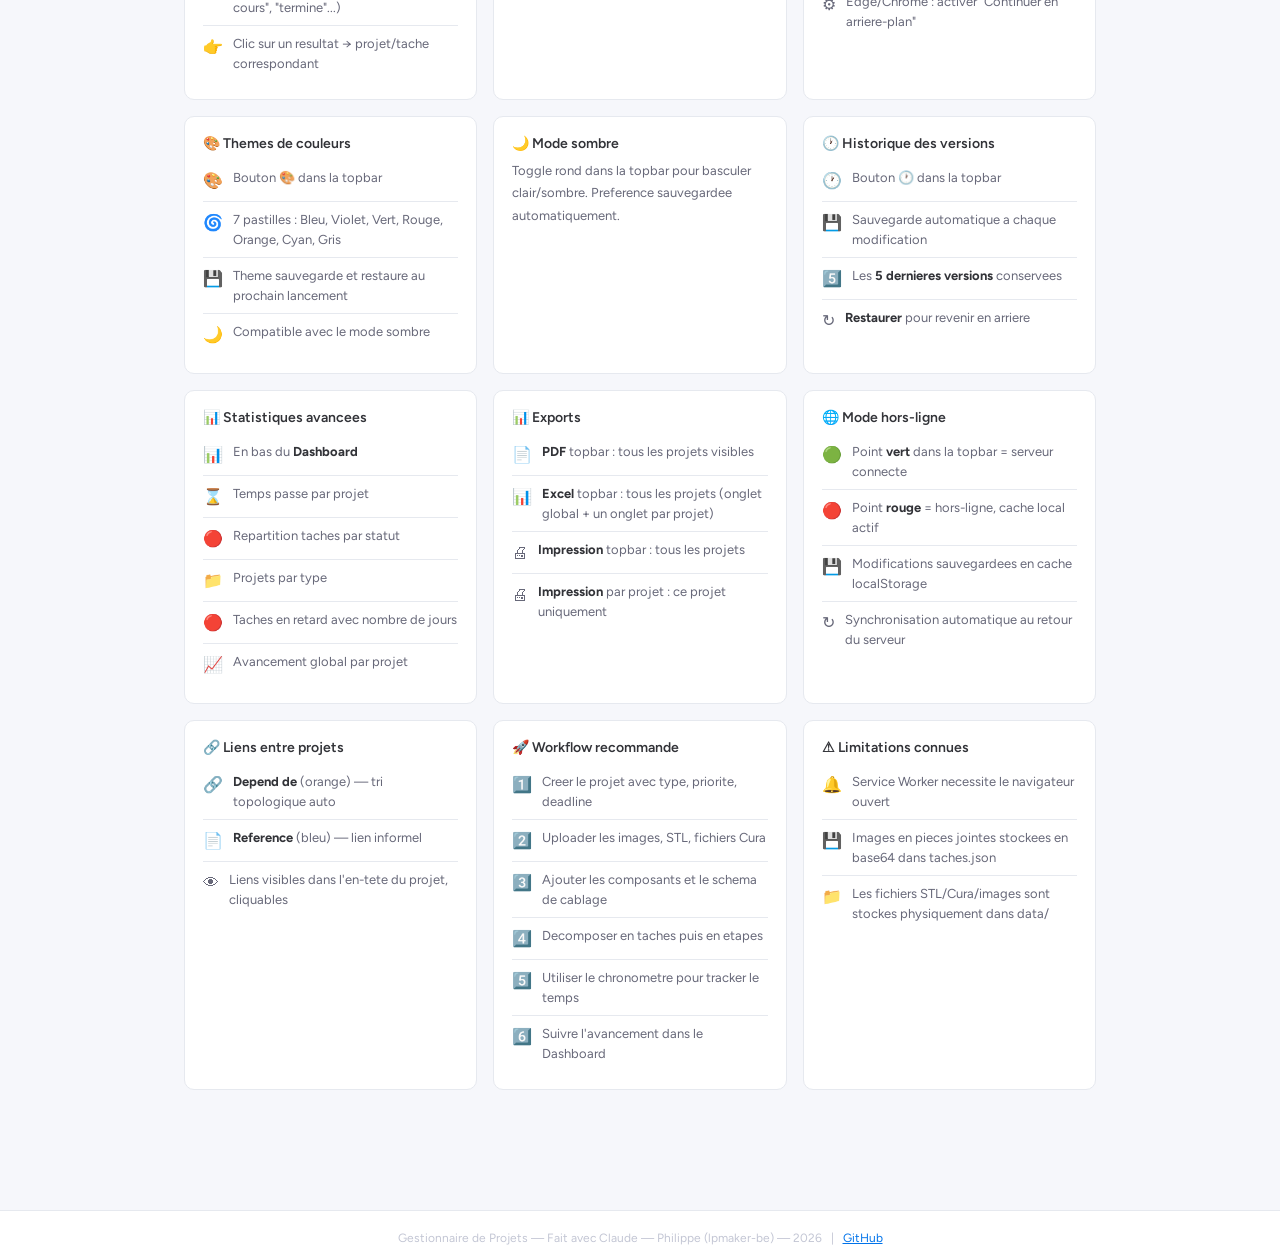
==== commit 4d86365d: "Aide rev 4 - favicon GP + taches terminees en bas" ====
--- a/aide.html
+++ b/aide.html
@@ -4,6 +4,7 @@
     <meta charset="UTF-8">
     <meta name="viewport" content="width=device-width, initial-scale=1.0">
     <title>Aide - Gestionnaire de Projets</title>
+    <link rel="icon" type="image/svg+xml" href="/favicon.svg">
     <link href="https://fonts.googleapis.com/css2?family=Figtree:wght@300;400;500;600;700&display=swap" rel="stylesheet">
     <style>
         :root {
@@ -67,7 +68,7 @@
         <h1>Gestionnaire de Projets</h1>
         <p>Documentation complete de toutes les fonctionnalites</p>
     </div>
-    <div class="header-version">Version 2026-06-01 (rev 3)</div>
+    <div class="header-version">Version 2026-06-01 (rev 4)</div>
 </div>
 
 <div class="nav">
@@ -260,6 +261,7 @@
                         <li><span class="icon">&#9989;</span><div>Cocher la parente coche toutes les sous-taches</div></li>
                         <li><span class="icon">&#128308;</span><div>Toutes les sous-taches terminees = parente terminee auto</div></li>
                         <li><span class="icon">&#9888;</span><div>Impossible de cocher la parente si sous-taches non finies</div></li>
+                        <li><span class="icon">&#8595;</span><div>Les taches <strong>terminees descendent automatiquement</strong> en bas de la liste</div></li>
                     </ul>
                 </div>
             </div>
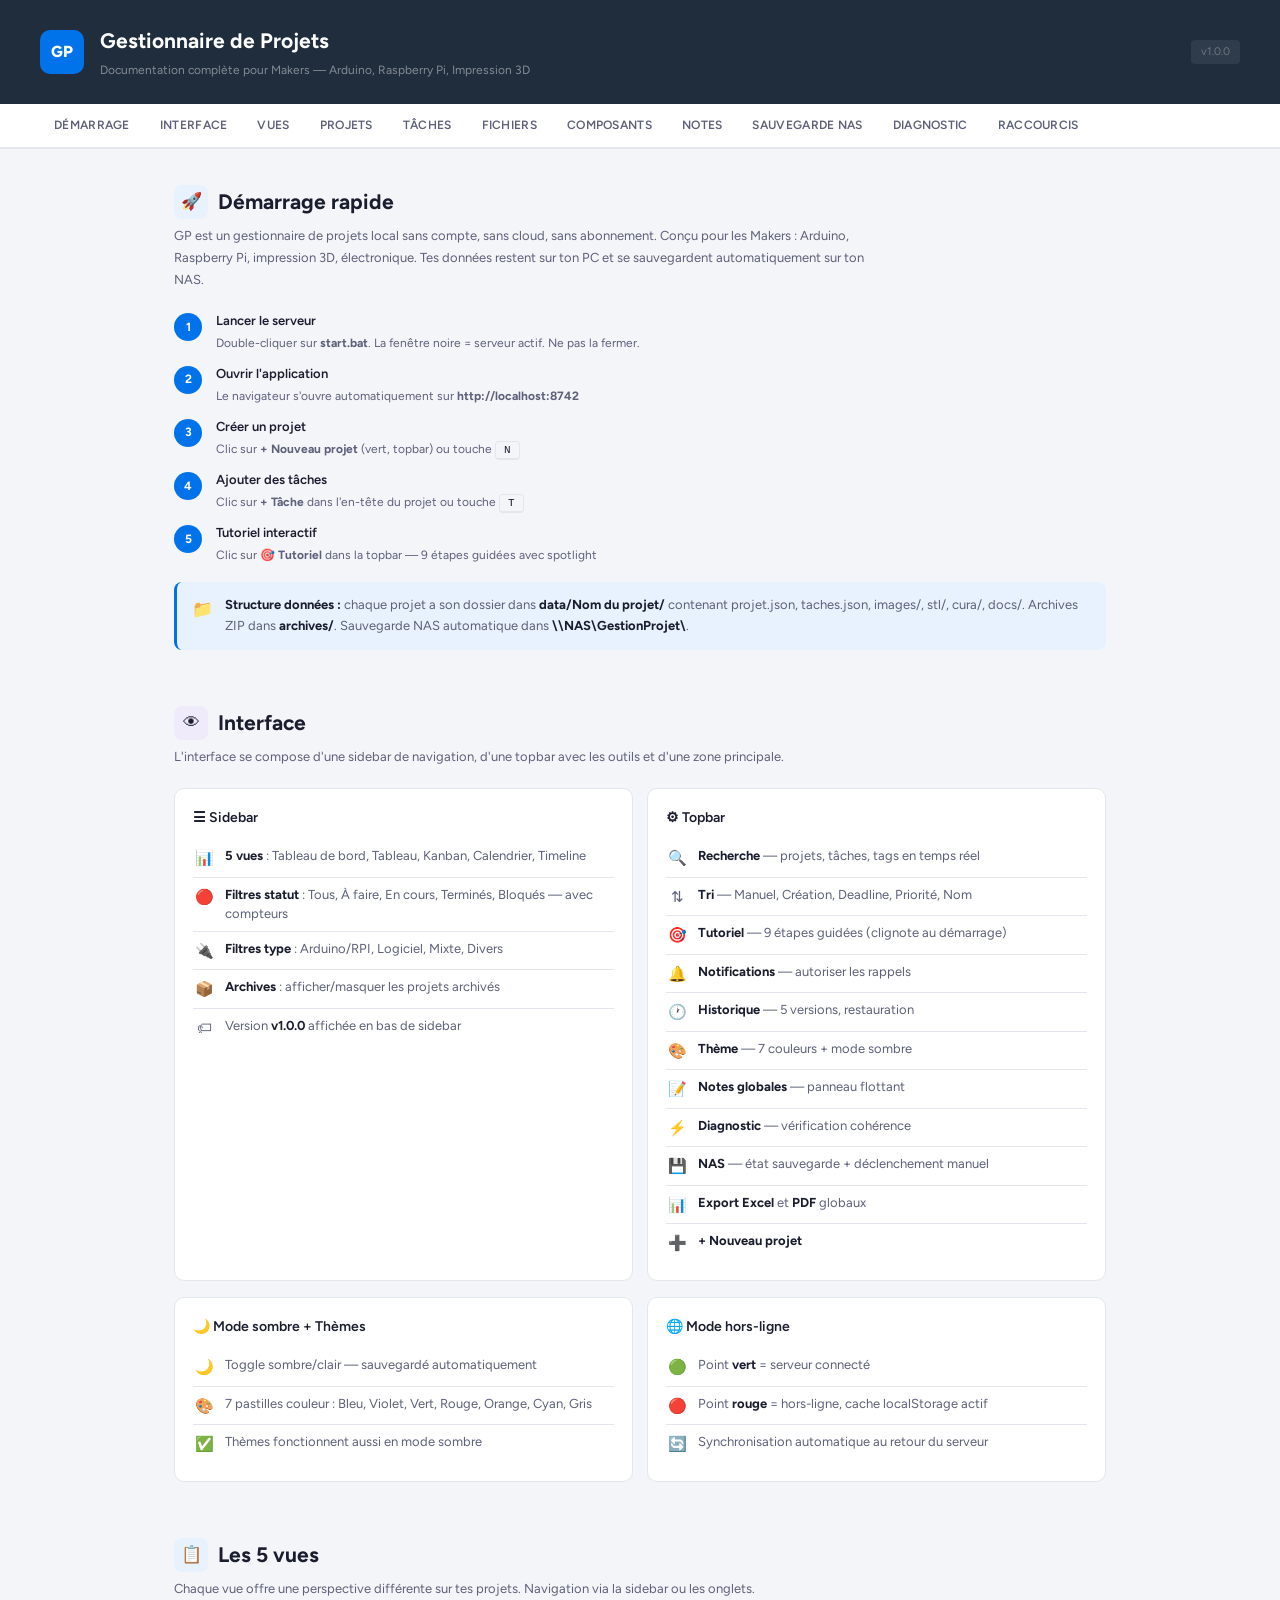
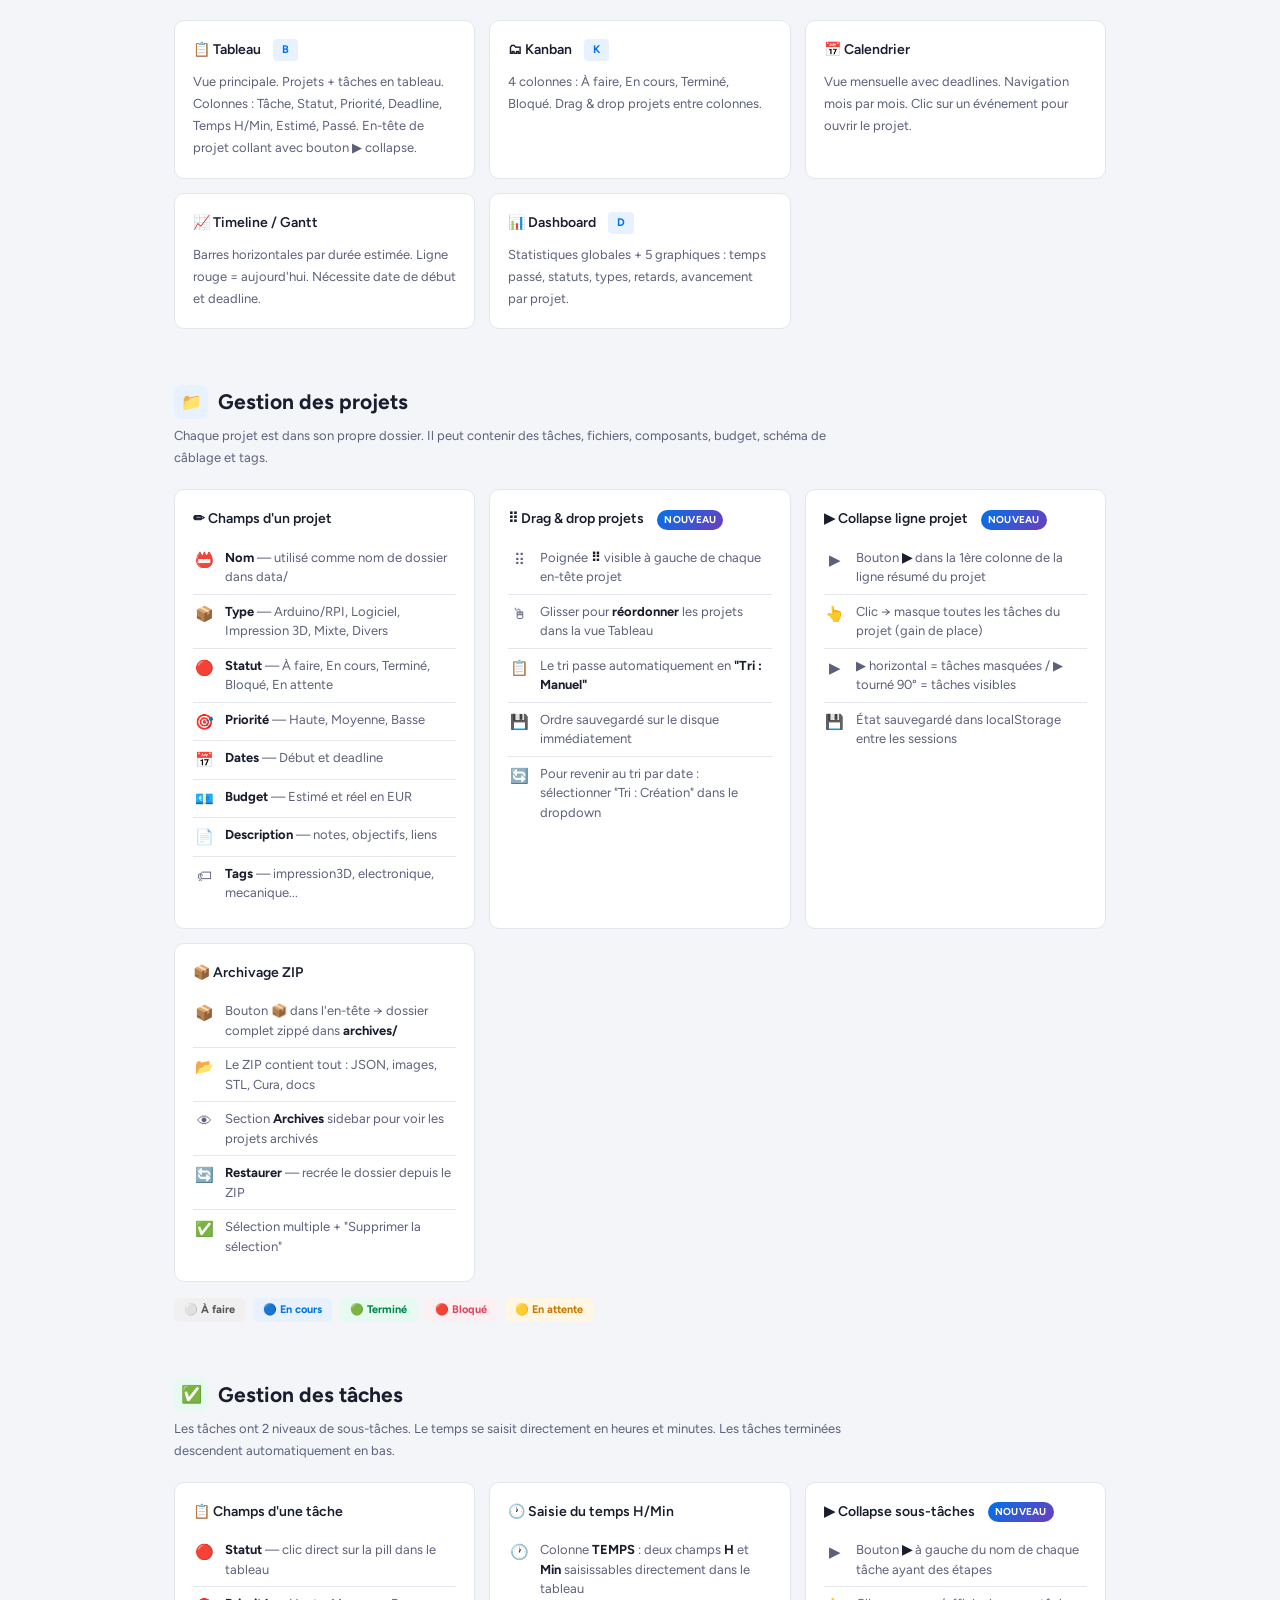
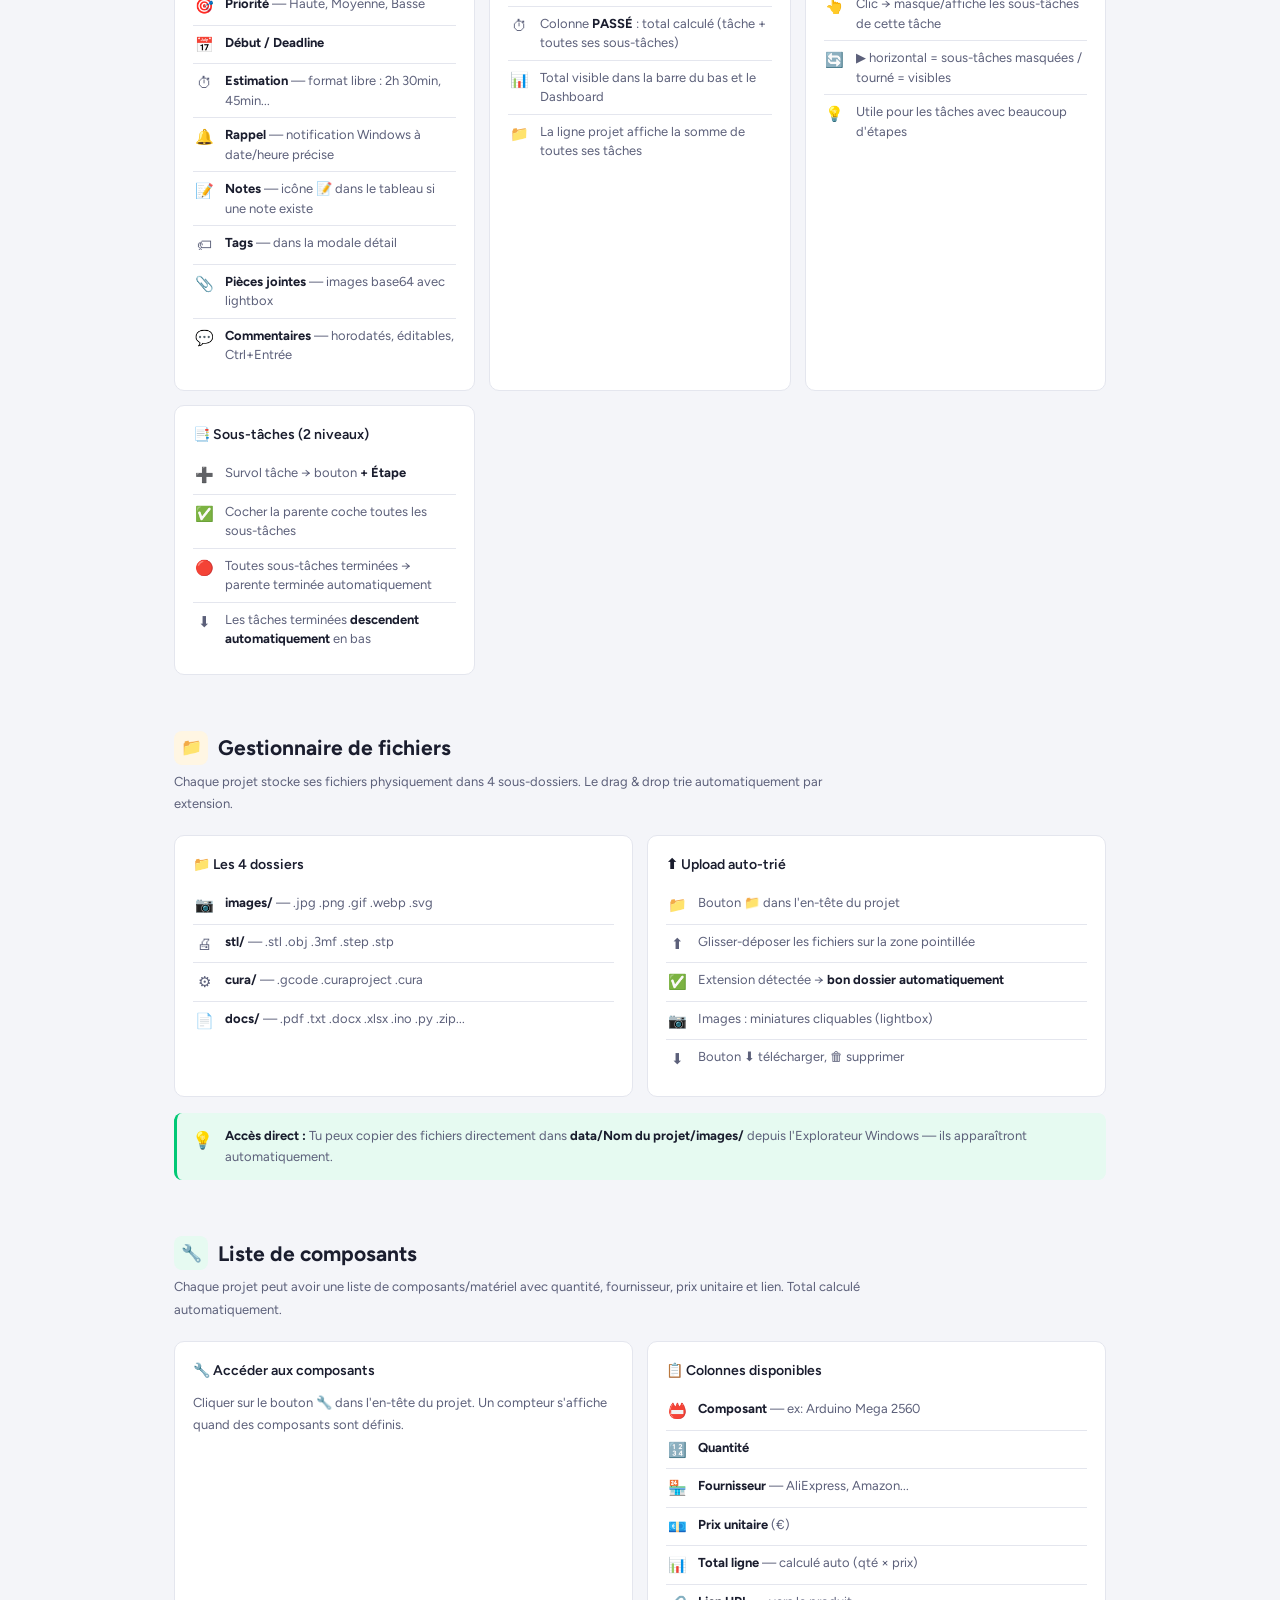
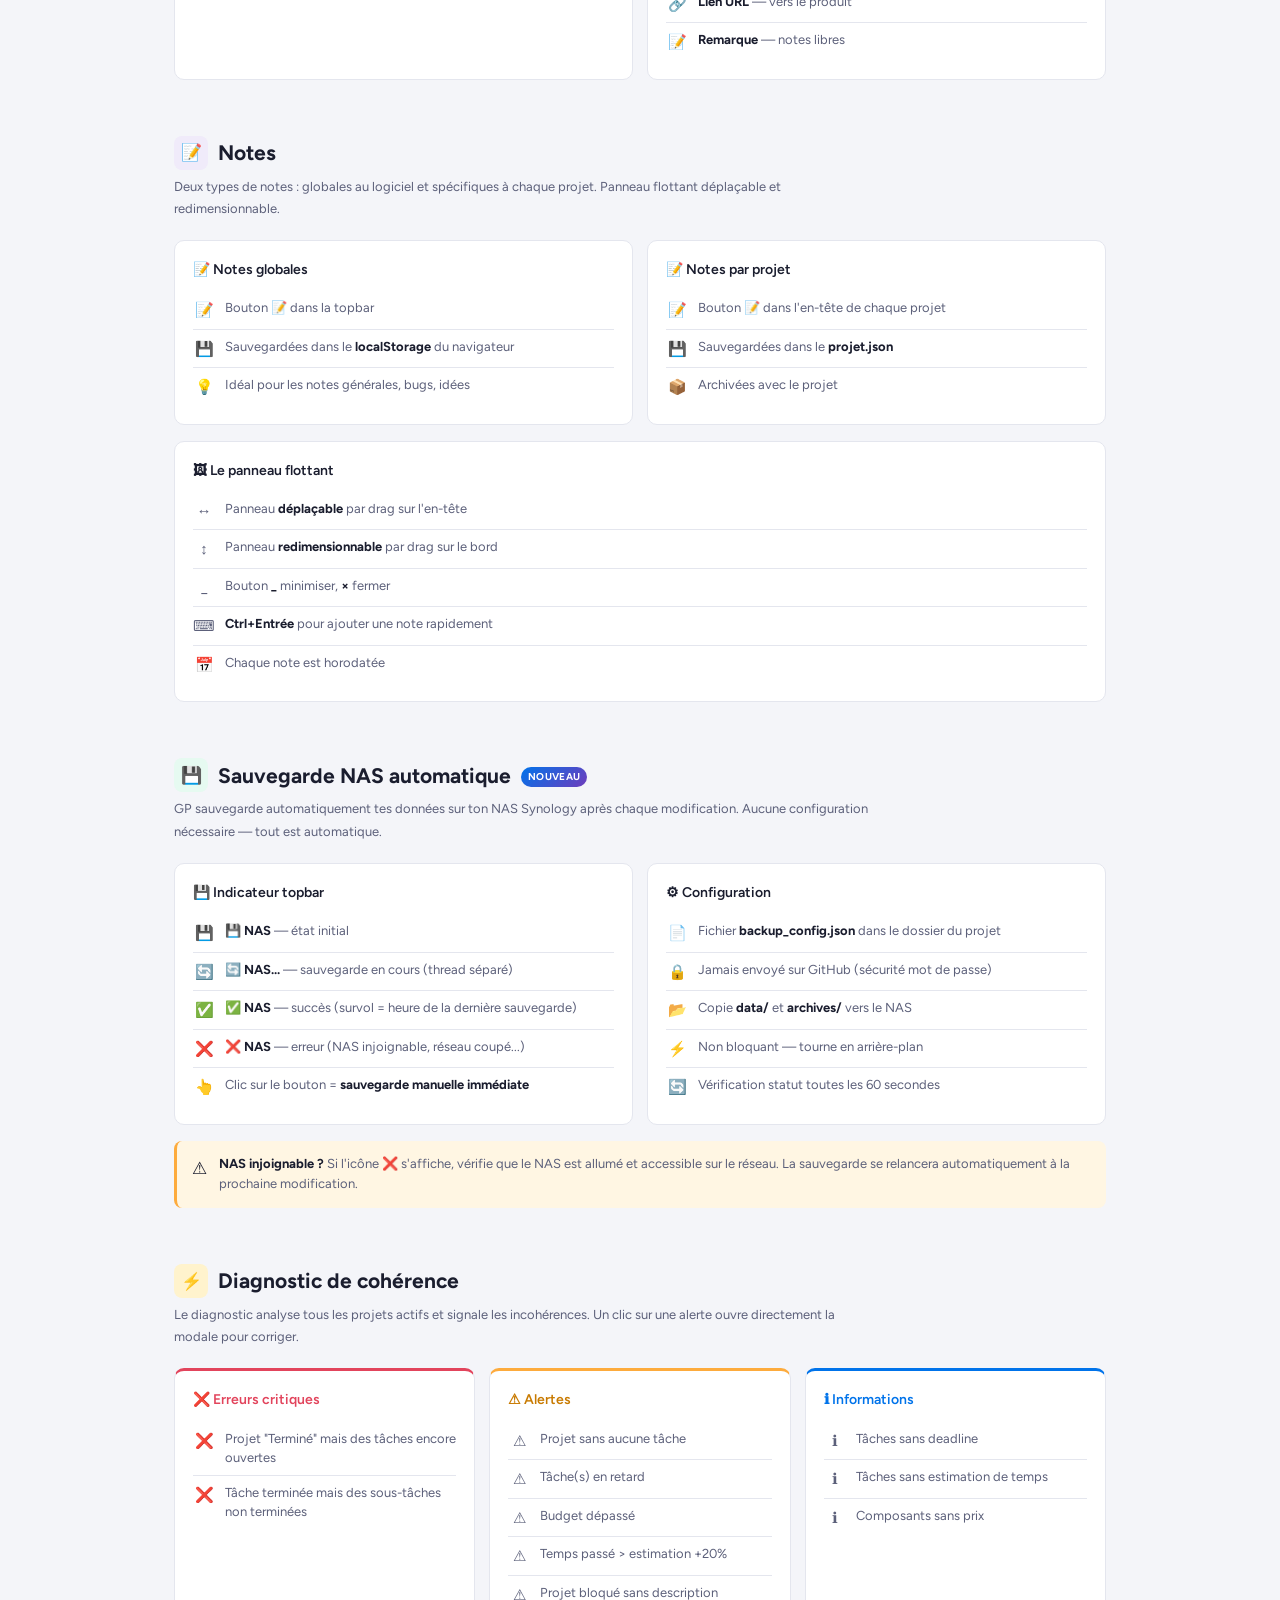
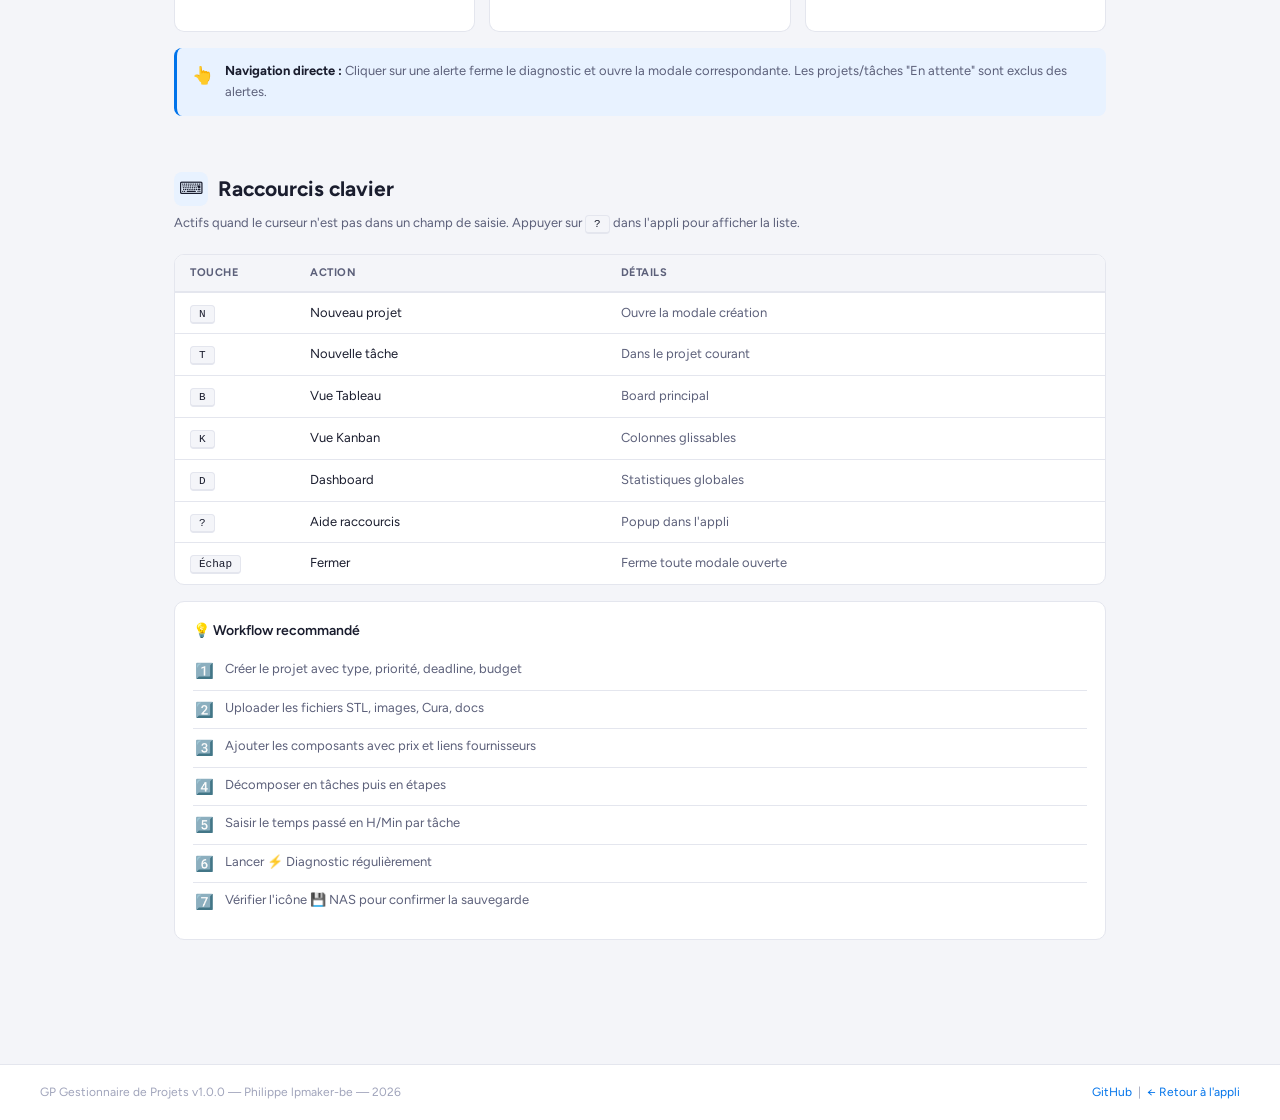
==== commit 8fc5060a: "Fix themes dark mode + theme.js" ====
--- a/aide.html
+++ b/aide.html
@@ -1,533 +1,581 @@
 <!DOCTYPE html>
 <html lang="fr">
 <head>
-    <meta charset="UTF-8">
-    <meta name="viewport" content="width=device-width, initial-scale=1.0">
-    <title>Aide - Gestionnaire de Projets</title>
-    <link rel="icon" type="image/svg+xml" href="/favicon.svg">
-    <link href="https://fonts.googleapis.com/css2?family=Figtree:wght@300;400;500;600;700&display=swap" rel="stylesheet">
-    <style>
-        :root {
-            --bg: #f6f7fb; --white: #fff; --border: #e6e9ef;
-            --text: #323338; --text2: #676879; --text3: #c3c6d4;
-            --accent: #0073ea; --green: #00c875; --orange: #fdab3d;
-            --red: #e2445c; --sidebar: #1f2d3d;
-        }
-        * { box-sizing: border-box; margin: 0; padding: 0; font-family: Figtree, sans-serif; }
-        body { background: var(--bg); color: var(--text); }
-        .header { background: var(--sidebar); color: #fff; padding: 24px 40px; display: flex; align-items: center; gap: 16px; }
-        .header .logo { width: 42px; height: 42px; background: var(--accent); border-radius: 10px; display: flex; align-items: center; justify-content: center; font-weight: 700; font-size: 16px; flex-shrink: 0; }
-        .header h1 { font-size: 22px; font-weight: 700; }
-        .header p { font-size: 13px; color: rgba(255,255,255,.5); margin-top: 3px; }
-        .header-version { margin-left: auto; font-size: 11px; color: rgba(255,255,255,.3); }
-        .nav { background: var(--white); border-bottom: 1px solid var(--border); padding: 0 40px; display: flex; gap: 4px; overflow-x: auto; }
-        .nav a { padding: 12px 16px; font-size: 13px; color: var(--text2); text-decoration: none; border-bottom: 2px solid transparent; white-space: nowrap; font-weight: 500; }
-        .nav a:hover { color: var(--text); }
-        .nav a.active { color: var(--accent); border-bottom-color: var(--accent); }
-        .container { max-width: 960px; margin: 0 auto; padding: 32px 24px; }
-        .section { margin-bottom: 48px; }
-        .section-title { font-size: 20px; font-weight: 700; color: var(--text); margin-bottom: 6px; display: flex; align-items: center; gap: 10px; }
-        .section-desc { font-size: 14px; color: var(--text2); margin-bottom: 20px; line-height: 1.6; }
-        .cards { display: grid; grid-template-columns: repeat(auto-fit, minmax(280px, 1fr)); gap: 16px; margin-bottom: 20px; }
-        .card { background: var(--white); border: 1px solid var(--border); border-radius: 10px; padding: 18px; }
-        .card-title { font-size: 14px; font-weight: 600; color: var(--text); margin-bottom: 8px; display: flex; align-items: center; gap: 8px; }
-        .card-body { font-size: 13px; color: var(--text2); line-height: 1.7; }
-        .feature-list { list-style: none; }
-        .feature-list li { padding: 8px 0; border-bottom: 1px solid var(--border); font-size: 13px; color: var(--text2); display: flex; align-items: flex-start; gap: 10px; line-height: 1.5; }
-        .feature-list li:last-child { border-bottom: none; }
-        .feature-list li .icon { flex-shrink: 0; font-size: 16px; margin-top: 1px; }
-        .feature-list li strong { color: var(--text); }
-        .shortcuts { background: var(--white); border: 1px solid var(--border); border-radius: 10px; overflow: hidden; }
-        .shortcuts table { width: 100%; border-collapse: collapse; }
-        .shortcuts th { background: var(--bg); padding: 10px 16px; text-align: left; font-size: 11px; font-weight: 600; color: var(--text2); text-transform: uppercase; letter-spacing: .5px; border-bottom: 2px solid var(--border); }
-        .shortcuts td { padding: 10px 16px; border-bottom: 1px solid var(--border); font-size: 13px; }
-        .shortcuts tr:last-child td { border-bottom: none; }
-        .shortcuts tr:hover td { background: #f8f9ff; }
-        kbd { background: var(--bg); border: 1px solid var(--border); border-radius: 4px; padding: 2px 8px; font-size: 12px; font-family: monospace; }
-        .badge { display: inline-flex; align-items: center; padding: 2px 10px; border-radius: 4px; font-size: 11px; font-weight: 600; }
-        .badge-blue { background: #e8f0fe; color: var(--accent); }
-        .steps { counter-reset: step; }
-        .step { display: flex; gap: 14px; margin-bottom: 16px; align-items: flex-start; }
-        .step-num { counter-increment: step; width: 28px; height: 28px; border-radius: 50%; background: var(--accent); color: #fff; display: flex; align-items: center; justify-content: center; font-size: 13px; font-weight: 700; flex-shrink: 0; }
-        .step-content { flex: 1; }
-        .step-title { font-size: 13px; font-weight: 600; color: var(--text); margin-bottom: 3px; }
-        .step-desc { font-size: 12px; color: var(--text2); line-height: 1.5; }
-        .tip { background: #e8f4fd; border-left: 4px solid var(--accent); border-radius: 0 6px 6px 0; padding: 12px 16px; margin: 16px 0; font-size: 13px; color: var(--text2); line-height: 1.6; }
-        .tip strong { color: var(--accent); }
-        .warn { background: #fff4e0; border-left-color: var(--orange); }
-        .warn strong { color: var(--orange); }
-        .footer { background: var(--white); border-top: 1px solid var(--border); padding: 20px 40px; text-align: center; font-size: 12px; color: var(--text3); margin-top: 40px; }
-        @media print { .nav { display: none; } .section { page-break-inside: avoid; } }
-    </style>
+<meta charset="UTF-8">
+<meta name="viewport" content="width=device-width, initial-scale=1.0">
+<title>Aide — GP Gestionnaire de Projets v1.0.0</title>
+<link rel="icon" type="image/svg+xml" href="/favicon.svg">
+<link href="https://fonts.googleapis.com/css2?family=Figtree:wght@300;400;500;600;700;800&display=swap" rel="stylesheet">
+<style>
+:root{--bg:#f4f5f9;--white:#fff;--border:#e4e6ee;--text:#1a1d2e;--text2:#5c607a;--text3:#a0a4bb;--accent:#0073ea;--accent-light:#e8f2ff;--green:#00c875;--green-light:#e6faf1;--orange:#fdab3d;--orange-light:#fff6e3;--red:#e2445c;--red-light:#fdf0f2;--sidebar:#1f2d3d;--purple:#6e3cbc;--purple-light:#f0ebfa}
+*{box-sizing:border-box;margin:0;padding:0}
+html{scroll-behavior:smooth}
+body{font-family:Figtree,sans-serif;background:var(--bg);color:var(--text);font-size:14px;line-height:1.6}
+
+/* HEADER */
+.header{background:var(--sidebar);color:#fff;padding:24px 40px;display:flex;align-items:center;gap:16px}
+.logo{width:44px;height:44px;background:var(--accent);border-radius:10px;display:flex;align-items:center;justify-content:center;font-weight:800;font-size:16px;flex-shrink:0}
+.header-info h1{font-size:21px;font-weight:700}
+.header-info p{font-size:12px;color:rgba(255,255,255,.45);margin-top:3px}
+.header-right{margin-left:auto;display:flex;flex-direction:column;align-items:flex-end;gap:4px}
+.version-tag{font-size:11px;color:rgba(255,255,255,.3);background:rgba(255,255,255,.07);border-radius:4px;padding:3px 10px}
+
+/* NAV */
+.nav{background:var(--white);border-bottom:2px solid var(--border);padding:0 40px;display:flex;gap:2px;overflow-x:auto;position:sticky;top:0;z-index:100}
+.nav a{padding:12px 14px;font-size:12px;font-weight:600;color:var(--text2);text-decoration:none;border-bottom:2px solid transparent;margin-bottom:-2px;white-space:nowrap;text-transform:uppercase;letter-spacing:.3px;transition:color .15s,border-color .15s}
+.nav a:hover{color:var(--text)}
+.nav a.active{color:var(--accent);border-bottom-color:var(--accent)}
+
+/* LAYOUT */
+.container{max-width:980px;margin:0 auto;padding:36px 24px}
+.section{margin-bottom:56px;scroll-margin-top:60px}
+.sec-hdr{display:flex;align-items:center;gap:10px;margin-bottom:6px}
+.sec-icon{width:34px;height:34px;border-radius:8px;display:flex;align-items:center;justify-content:center;font-size:17px;flex-shrink:0}
+.sec-title{font-size:21px;font-weight:700}
+.sec-desc{font-size:13px;color:var(--text2);margin-bottom:20px;line-height:1.7;max-width:700px}
+
+/* CARDS */
+.cards{display:grid;grid-template-columns:repeat(auto-fill,minmax(280px,1fr));gap:14px;margin-bottom:16px}
+.cards.two{grid-template-columns:1fr 1fr}
+.cards.three{grid-template-columns:1fr 1fr 1fr}
+.card{background:var(--white);border:1px solid var(--border);border-radius:10px;padding:18px;transition:box-shadow .2s}
+.card:hover{box-shadow:0 4px 18px rgba(0,0,0,.06)}
+.card-title{font-size:14px;font-weight:600;color:var(--text);margin-bottom:10px;display:flex;align-items:center;gap:8px}
+.card-body{font-size:13px;color:var(--text2);line-height:1.7}
+
+/* FEATURE LIST */
+.flist{list-style:none}
+.flist li{padding:7px 0;border-bottom:1px solid var(--border);display:flex;align-items:flex-start;gap:10px;font-size:13px;color:var(--text2);line-height:1.5}
+.flist li:last-child{border-bottom:none}
+.flist li .ic{flex-shrink:0;font-size:15px;margin-top:1px;width:22px;text-align:center}
+.flist strong{color:var(--text)}
+
+/* BADGES / PILLS */
+kbd{background:var(--bg);border:1px solid var(--border);border-bottom-width:2px;border-radius:4px;padding:2px 8px;font-size:11px;font-family:monospace;color:var(--text)}
+.badge{display:inline-flex;align-items:center;padding:2px 9px;border-radius:4px;font-size:11px;font-weight:700;margin-left:4px}
+.badge-blue{background:var(--accent-light);color:var(--accent)}
+.badge-green{background:var(--green-light);color:#00854d}
+.badge-orange{background:var(--orange-light);color:#c87a00}
+.new-tag{display:inline-flex;background:linear-gradient(135deg,var(--accent),var(--purple));color:#fff;font-size:10px;font-weight:700;padding:2px 7px;border-radius:20px;margin-left:5px;letter-spacing:.3px;text-transform:uppercase;vertical-align:middle}
+
+/* CALLOUTS */
+.callout{display:flex;gap:12px;padding:13px 15px;border-radius:8px;margin:14px 0;font-size:13px;line-height:1.6}
+.callout .ci{font-size:17px;flex-shrink:0;margin-top:1px}
+.callout p{color:var(--text2)}
+.callout p strong{color:var(--text)}
+.callout-blue{background:var(--accent-light);border-left:3px solid var(--accent)}
+.callout-green{background:var(--green-light);border-left:3px solid var(--green)}
+.callout-orange{background:var(--orange-light);border-left:3px solid var(--orange)}
+.callout-red{background:var(--red-light);border-left:3px solid var(--red)}
+
+/* TABLE */
+.tbl{background:var(--white);border:1px solid var(--border);border-radius:10px;overflow:hidden;margin-bottom:16px}
+.tbl table{width:100%;border-collapse:collapse}
+.tbl th{background:var(--bg);padding:9px 15px;text-align:left;font-size:11px;font-weight:700;color:var(--text2);text-transform:uppercase;letter-spacing:.5px;border-bottom:2px solid var(--border)}
+.tbl td{padding:10px 15px;border-bottom:1px solid var(--border);font-size:13px;vertical-align:middle}
+.tbl tr:last-child td{border-bottom:none}
+.tbl tr:hover td{background:#fafbff}
+
+/* STEPS */
+.steps{display:flex;flex-direction:column;gap:12px}
+.step{display:flex;gap:14px;align-items:flex-start}
+.step-num{width:28px;height:28px;border-radius:50%;background:var(--accent);color:#fff;display:flex;align-items:center;justify-content:center;font-weight:700;font-size:12px;flex-shrink:0;margin-top:2px}
+.step-title{font-weight:600;font-size:13px;margin-bottom:2px}
+.step-desc{font-size:12px;color:var(--text2);line-height:1.5}
+
+/* STATUS PILLS */
+.pill{display:inline-flex;align-items:center;padding:3px 10px;border-radius:5px;font-size:11px;font-weight:700;gap:5px}
+.pill-gray{background:#f0f0f0;color:#555}
+.pill-blue{background:var(--accent-light);color:var(--accent)}
+.pill-green{background:var(--green-light);color:#00854d}
+.pill-orange{background:var(--orange-light);color:#c87a00}
+.pill-red{background:var(--red-light);color:var(--red)}
+
+/* FOOTER */
+.footer{background:var(--white);border-top:1px solid var(--border);padding:18px 40px;display:flex;align-items:center;justify-content:space-between;font-size:12px;color:var(--text3);margin-top:32px}
+.footer a{color:var(--accent);text-decoration:none}
+.footer a:hover{text-decoration:underline}
+
+@media(max-width:768px){.header{padding:18px 20px}.nav{padding:0 16px}.container{padding:20px 14px}.cards.two,.cards.three{grid-template-columns:1fr}}
+</style>
 </head>
 <body>
 
 <div class="header">
-    <div class="logo">GP</div>
-    <div>
-        <h1>Gestionnaire de Projets</h1>
-        <p>Documentation complete de toutes les fonctionnalites</p>
-    </div>
-    <div class="header-version">Version 2026-06-01 (rev 4)</div>
+  <div class="logo">GP</div>
+  <div class="header-info">
+    <h1>Gestionnaire de Projets</h1>
+    <p>Documentation complète pour Makers — Arduino, Raspberry Pi, Impression 3D</p>
+  </div>
+  <div class="header-right">
+    <div class="version-tag">v1.0.0</div>
+  </div>
 </div>
 
 <div class="nav">
-    <a href="#demarrage" class="active">Demarrage</a>
-    <a href="#vues">Vues</a>
-    <a href="#projets">Projets</a>
-    <a href="#taches">Taches</a>
-    <a href="#fichiers">Fichiers</a>
-    <a href="#composants">Composants</a>
-    <a href="#raccourcis">Raccourcis</a>
-    <a href="#astuces">Astuces</a>
+  <a href="#demarrage">Démarrage</a>
+  <a href="#interface">Interface</a>
+  <a href="#vues">Vues</a>
+  <a href="#projets">Projets</a>
+  <a href="#taches">Tâches</a>
+  <a href="#fichiers">Fichiers</a>
+  <a href="#composants">Composants</a>
+  <a href="#notes">Notes</a>
+  <a href="#nas">Sauvegarde NAS</a>
+  <a href="#diagnostic">Diagnostic</a>
+  <a href="#raccourcis">Raccourcis</a>
 </div>
 
 <div class="container">
 
-    <!-- DEMARRAGE -->
-    <div class="section" id="demarrage">
-        <div class="section-title">&#128640; Demarrage rapide</div>
-        <div class="section-desc">Gestionnaire de projets local inspire de Monday.com, specialise pour les projets Arduino, Raspberry Pi, impression 3D et logiciels.</div>
-        <div class="steps">
-            <div class="step">
-                <div class="step-num">1</div>
-                <div class="step-content">
-                    <div class="step-title">Lancer le serveur</div>
-                    <div class="step-desc">Double-cliquer sur <strong>start.bat</strong>. Une fenetre noire s'ouvre — ne pas la fermer tant que tu utilises l'appli.</div>
-                </div>
-            </div>
-            <div class="step">
-                <div class="step-num">2</div>
-                <div class="step-content">
-                    <div class="step-title">Ouvrir dans le navigateur</div>
-                    <div class="step-desc">Le navigateur s'ouvre automatiquement sur <strong>http://localhost:8742</strong></div>
-                </div>
-            </div>
-            <div class="step">
-                <div class="step-num">3</div>
-                <div class="step-content">
-                    <div class="step-title">Creer un projet</div>
-                    <div class="step-desc">Cliquer sur <strong>+ Nouveau projet</strong> ou appuyer sur <kbd>N</kbd>. Un dossier est cree automatiquement dans <strong>data/Nom du projet/</strong></div>
-                </div>
-            </div>
-            <div class="step">
-                <div class="step-num">4</div>
-                <div class="step-content">
-                    <div class="step-title">Ajouter des taches</div>
-                    <div class="step-desc">Cliquer sur <strong>+ Tache</strong> dans l'en-tete du projet ou appuyer sur <kbd>T</kbd></div>
-                </div>
-            </div>
-        </div>
-        <div class="tip"><strong>Structure des donnees :</strong> Chaque projet a son propre dossier dans <strong>data/Nom du projet/</strong> avec projet.json, taches.json et les sous-dossiers images/, stl/, cura/, docs/.</div>
-    </div>
-
-    <!-- VUES -->
-    <div class="section" id="vues">
-        <div class="section-title">&#128065; Les 5 vues</div>
-        <div class="section-desc">Chaque vue offre une perspective differente sur tes projets et taches.</div>
-        <div class="cards">
-            <div class="card">
-                <div class="card-title">&#128203; Tableau <span class="badge badge-blue">B</span></div>
-                <div class="card-body">Vue principale. Affiche tous les projets avec leurs taches. Colonnes : Statut, Priorite, Deadline, Temps (chrono), Estime, Passe. En-tete de projet collant.</div>
-            </div>
-            <div class="card">
-                <div class="card-title">&#128193; Kanban <span class="badge badge-blue">K</span></div>
-                <div class="card-body">4 colonnes : A faire, En cours, Termine, Bloque. Glisser-deposer les projets entre les colonnes.</div>
-            </div>
-            <div class="card">
-                <div class="card-title">&#128197; Calendrier</div>
-                <div class="card-body">Vue mensuelle avec les deadlines. Navigation mois par mois. Cliquer sur un evenement pour ouvrir.</div>
-            </div>
-            <div class="card">
-                <div class="card-title">&#128200; Timeline / Gantt</div>
-                <div class="card-body">Barres horizontales representant la duree. Ligne rouge = aujourd'hui. Necessite une date de debut et une deadline.</div>
-            </div>
-            <div class="card">
-                <div class="card-title">&#128202; Dashboard <span class="badge badge-blue">D</span></div>
-                <div class="card-body">Statistiques globales + 5 graphiques avances en bas : temps passe, statuts, types, retards, avancement SVG.</div>
-            </div>
-        </div>
-    </div>
-
-    <!-- PROJETS -->
-    <div class="section" id="projets">
-        <div class="section-title">&#128193; Gestion des projets</div>
-        <div class="section-desc">Chaque projet est stocke dans son propre dossier et peut avoir des taches, fichiers, composants, budget, schema et tags.</div>
-        <div class="cards">
-            <div class="card">
-                <div class="card-title">&#128221; Informations de base</div>
-                <div class="card-body">
-                    <ul class="feature-list">
-                        <li><span class="icon">&#128065;</span><div><strong>Nom</strong> — Aussi utilise comme nom de dossier dans data/</div></li>
-                        <li><span class="icon">&#128230;</span><div><strong>Type</strong> — Arduino/RPI, Logiciel, Mixte, Divers</div></li>
-                        <li><span class="icon">&#128308;</span><div><strong>Statut</strong> — A faire, En cours, Termine, Bloque (clic sur la pill)</div></li>
-                        <li><span class="icon">&#127919;</span><div><strong>Priorite</strong> — Haute, Moyenne, Basse</div></li>
-                        <li><span class="icon">&#128197;</span><div><strong>Dates</strong> — Date de debut et deadline</div></li>
-                        <li><span class="icon">&#128196;</span><div><strong>Description</strong> — Notes, liens, objectifs</div></li>
-                    </ul>
-                </div>
-            </div>
-            <div class="card">
-                <div class="card-title">&#9881; Boutons en-tete projet</div>
-                <div class="card-body">
-                    <ul class="feature-list">
-                        <li><span class="icon">&#128193;</span><div><strong>&#128193; Fichiers</strong> — Gestionnaire images/STL/Cura/docs</div></li>
-                        <li><span class="icon">&#128424;</span><div><strong>&#128424; Imprimer</strong> — Impression de ce projet uniquement</div></li>
-                        <li><span class="icon">&#128196;</span><div><strong>PDF</strong> — Export PDF du projet</div></li>
-                        <li><span class="icon">&#128202;</span><div><strong>XLS</strong> — Export Excel du projet</div></li>
-                        <li><span class="icon">&#128260;</span><div><strong>Dupliquer</strong> — Copie le projet avec toutes ses taches</div></li>
-                        <li><span class="icon">&#128451;</span><div><strong>Archiver</strong> — Zippe le dossier dans archives/ et masque le projet</div></li>
-                        <li><span class="icon">&#9999;</span><div><strong>Modifier</strong> — Ouvre la modale edition</div></li>
-                        <li><span class="icon">&#128293;</span><div><strong>Supprimer</strong> — Suppression definitive</div></li>
-                    </ul>
-                </div>
-            </div>
-            <div class="card">
-                <div class="card-title">&#128451; Archivage des projets</div>
-                <div class="card-body">
-                    <ul class="feature-list">
-                        <li><span class="icon">&#128451;</span><div>Cliquer sur le bouton <strong>&#128451;</strong> dans l'en-tete du projet</div></li>
-                        <li><span class="icon">&#128230;</span><div>Le dossier complet est <strong>zippe</strong> dans <strong>archives/Nom du projet.zip</strong> puis <strong>supprime</strong> de data/</div></li>
-                        <li><span class="icon">&#128193;</span><div>Le zip contient tout : projet.json, taches.json, images, STL, Cura, docs</div></li>
-                        <li><span class="icon">&#128065;</span><div>Cliquer sur <strong>Archives (N)</strong> dans la sidebar pour voir les projets archives en bas du tableau</div></li>
-                        <li><span class="icon">&#8635;</span><div><strong>Restaurer</strong> : recrée le dossier depuis le zip et supprime le zip</div></li>
-                        <li><span class="icon">&#128465;</span><div><strong>Supprimer definitivement</strong> : supprime le zip et retire le projet (irreversible)</div></li>
-                        <li><span class="icon">&#128073;</span><div>Clic sur <strong>Archives</strong> → scroll automatique vers la section archives</div></li>
-                        <li><span class="icon">&#9745;</span><div><strong>Selection multiple</strong> : cocher plusieurs archives + bouton "Supprimer la selection"</div></li>
-                        <li><span class="icon">&#9745;</span><div>"Tout selectionner" pour cocher toutes les archives d'un coup</div></li>
-                    </ul>
-                </div>
-            </div>
-            <div class="card">
-                <div class="card-title">&#128200; Schema de cablage</div>
-                <div class="card-body">Dans la modale projet, champ "Schema de cablage". Bouton <strong>Parcourir</strong> pour selectionner une image. Cliquer sur "Schema" dans l'en-tete pour agrandir en lightbox.</div>
-            </div>
-            <div class="card">
-                <div class="card-title">&#128176; Budget</div>
-                <div class="card-body">Champs <strong>Budget estime</strong> et <strong>Budget reel</strong> dans la modale. Widget dans le Dashboard avec barre de progression. Le total des composants est additionne automatiquement.</div>
-            </div>
-            <div class="card">
-                <div class="card-title">&#127991; Tags et liens</div>
-                <div class="card-body">
-                    <ul class="feature-list">
-                        <li><span class="icon">&#127991;</span><div><strong>Tags</strong> — impression3D, electronique, mecanique, firmware, urgent...</div></li>
-                        <li><span class="icon">&#128279;</span><div><strong>Depend de</strong> (orange) — tri topologique automatique</div></li>
-                        <li><span class="icon">&#128196;</span><div><strong>Reference</strong> (bleu) — lien informel entre projets</div></li>
-                    </ul>
-                </div>
-            </div>
-        </div>
-    </div>
-
-    <!-- TACHES -->
-    <div class="section" id="taches">
-        <div class="section-title">&#9989; Gestion des taches</div>
-        <div class="section-desc">Les taches ont deux niveaux de sous-taches. La colonne PASSE affiche le temps reel passe (chronometre).</div>
-        <div class="cards">
-            <div class="card">
-                <div class="card-title">&#128221; Champs d'une tache</div>
-                <div class="card-body">
-                    <ul class="feature-list">
-                        <li><span class="icon">&#128308;</span><div><strong>Statut</strong> — clic sur la pill dans le tableau</div></li>
-                        <li><span class="icon">&#127919;</span><div><strong>Priorite</strong> — Haute, Moyenne, Basse</div></li>
-                        <li><span class="icon">&#128197;</span><div><strong>Debut / Deadline</strong></div></li>
-                        <li><span class="icon">&#8987;</span><div><strong>Estimation</strong> — format Xh YYmin</div></li>
-                        <li><span class="icon">&#128336;</span><div><strong>Chronometre</strong> — ▶ pour demarrer, colonne TEMPS</div></li>
-                        <li><span class="icon">&#128276;</span><div><strong>Rappel</strong> — Notification Windows date/heure</div></li>
-                        <li><span class="icon">&#128196;</span><div><strong>Notes</strong> — Details techniques</div></li>
-                        <li><span class="icon">&#127991;</span><div><strong>Tags</strong> — dans la modale detail</div></li>
-                        <li><span class="icon">&#128247;</span><div><strong>Pieces jointes</strong> — images base64, lightbox</div></li>
-                        <li><span class="icon">&#128221;</span><div><strong>Indicateur note &#128221;</strong> — icone visible dans le tableau si une note est saisie (survol = apercu)</div></li>
-                    </ul>
-                </div>
-            </div>
-            <div class="card">
-                <div class="card-title">&#128336; Chronometre et temps</div>
-                <div class="card-body">
-                    <ul class="feature-list">
-                        <li><span class="icon">&#9654;</span><div>Colonne <strong>TEMPS</strong> : bouton ▶ pour demarrer</div></li>
-                        <li><span class="icon">&#9209;</span><div>Bouton ⏹ pour arreter et sauvegarder</div></li>
-                        <li><span class="icon">&#128190;</span><div>Sauvegarde auto toutes les 60 secondes</div></li>
-                        <li><span class="icon">&#128200;</span><div>Colonne <strong>PASSE</strong> : total reel (chrono + sous-taches)</div></li>
-                        <li><span class="icon">&#128202;</span><div>Total visible dans la barre du bas et le Dashboard</div></li>
-                    </ul>
-                </div>
-            </div>
-            <div class="card">
-                <div class="card-title">&#128196; Sous-taches (2 niveaux)</div>
-                <div class="card-body">
-                    <ul class="feature-list">
-                        <li><span class="icon">&#10133;</span><div>Survol tache → bouton <strong>+ Etape</strong> vert</div></li>
-                        <li><span class="icon">&#9989;</span><div>Cocher la parente coche toutes les sous-taches</div></li>
-                        <li><span class="icon">&#128308;</span><div>Toutes les sous-taches terminees = parente terminee auto</div></li>
-                        <li><span class="icon">&#9888;</span><div>Impossible de cocher la parente si sous-taches non finies</div></li>
-                        <li><span class="icon">&#8595;</span><div>Les taches <strong>terminees descendent automatiquement</strong> en bas de la liste</div></li>
-                    </ul>
-                </div>
-            </div>
-            <div class="card">
-                <div class="card-title">&#128172; Commentaires et pieces jointes</div>
-                <div class="card-body">Dans la modale detail (bouton "Ouvrir" au survol) : commentaires horodates avec edit/suppression. Ctrl+Entree pour envoyer. Pieces jointes images avec lightbox et multi-selection.</div>
-            </div>
-        </div>
-        <div class="tip"><strong>Rappels :</strong> Autoriser les notifications via &#128276; dans la topbar. Avec le Service Worker, les rappels fonctionnent meme si la page est fermee (navigateur ouvert en arriere-plan).</div>
-    </div>
-
-    <!-- FICHIERS -->
-    <div class="section" id="fichiers">
-        <div class="section-title">&#128193; Gestionnaire de fichiers</div>
-        <div class="section-desc">Chaque projet a son propre dossier avec 4 sous-dossiers pour stocker les fichiers physiquement sur le disque.</div>
-        <div class="cards">
-            <div class="card">
-                <div class="card-title">&#128193; Structure des dossiers</div>
-                <div class="card-body">
-                    <ul class="feature-list">
-                        <li><span class="icon">&#128247;</span><div><strong>images/</strong> — Photos, captures, visuels du projet</div></li>
-                        <li><span class="icon">&#128684;</span><div><strong>stl/</strong> — Fichiers STL pour impression 3D</div></li>
-                        <li><span class="icon">&#9881;</span><div><strong>cura/</strong> — Profils et projets Ultimaker Cura</div></li>
-                        <li><span class="icon">&#128196;</span><div><strong>docs/</strong> — Autres documents (PDF, textes...)</div></li>
-                    </ul>
-                </div>
-            </div>
-            <div class="card">
-                <div class="card-title">&#8679; Ouvrir le gestionnaire</div>
-                <div class="card-body">Dans l'en-tete du projet, cliquer sur le bouton <strong>&#128193;</strong> bleu. Une modale s'ouvre avec 4 onglets correspondant aux sous-dossiers.</div>
-            </div>
-            <div class="card">
-                <div class="card-title">&#8679; Upload de fichiers</div>
-                <div class="card-body">
-                    <ul class="feature-list">
-                        <li><span class="icon">&#128073;</span><div>Selectionner l'onglet du type de fichier (Images, STL, Cura, Docs)</div></li>
-                        <li><span class="icon">&#8679;</span><div>Cliquer sur la zone pointillee ou glisser-deposer</div></li>
-                        <li><span class="icon">&#128248;</span><div>Multi-selection possible</div></li>
-                        <li><span class="icon">&#128247;</span><div>Les images s'affichent en miniature cliquable (lightbox)</div></li>
-                        <li><span class="icon">&#8595;</span><div>Bouton de telechargement pour chaque fichier</div></li>
-                        <li><span class="icon">&#128465;</span><div>Bouton de suppression pour chaque fichier</div></li>
-                    </ul>
-                </div>
-            </div>
-            <div class="card">
-                <div class="card-title">&#128193; Acces direct au dossier</div>
-                <div class="card-body">Les fichiers sont stockes dans <strong>data/Nom du projet/images/</strong> etc. Tu peux y acceder directement depuis l'Explorateur Windows pour copier/coller des fichiers manuellement.</div>
-            </div>
-        </div>
-    </div>
-
-    <!-- COMPOSANTS -->
-    <div class="section" id="composants">
-        <div class="section-title">&#128295; Liste de composants</div>
-        <div class="section-desc">Chaque projet peut avoir une liste de composants avec quantite, fournisseur, prix et lien.</div>
-        <div class="cards">
-            <div class="card">
-                <div class="card-title">&#128295; Acceder aux composants</div>
-                <div class="card-body">Dans l'en-tete du projet, cliquer sur le bouton &#128295;. Un compteur s'affiche quand des composants sont definis.</div>
-            </div>
-            <div class="card">
-                <div class="card-title">&#128203; Champs par composant</div>
-                <div class="card-body">
-                    <ul class="feature-list">
-                        <li><span class="icon">&#128221;</span><div><strong>Nom</strong> — Ex: Arduino Mega 2560</div></li>
-                        <li><span class="icon">&#128290;</span><div><strong>Quantite</strong></div></li>
-                        <li><span class="icon">&#127979;</span><div><strong>Fournisseur</strong> — Ex: AliExpress, Amazon</div></li>
-                        <li><span class="icon">&#128176;</span><div><strong>Prix unitaire</strong> — En EUR</div></li>
-                        <li><span class="icon">&#128279;</span><div><strong>Lien URL</strong> — Lien direct vers le produit</div></li>
-                    </ul>
-                </div>
-            </div>
-            <div class="card">
-                <div class="card-title">&#128176; Total automatique</div>
-                <div class="card-body">Total calcule automatiquement (quantite x prix) visible en bas de la liste et dans le widget Budget du Dashboard.</div>
-            </div>
-        </div>
-    </div>
-
-    <!-- RACCOURCIS -->
-    <div class="section" id="raccourcis">
-        <div class="section-title">&#9875; Raccourcis clavier</div>
-        <div class="section-desc">Ces raccourcis fonctionnent quand le curseur n'est pas dans un champ de saisie.</div>
-        <div class="shortcuts">
-            <table>
-                <thead>
-                    <tr>
-                        <th style="width:140px">Touche</th>
-                        <th>Action</th>
-                        <th>Details</th>
-                    </tr>
-                </thead>
-                <tbody>
-                    <tr><td><kbd>N</kbd></td><td>Nouveau projet</td><td style="font-size:12px;color:#676879">Ouvre la modale de creation</td></tr>
-                    <tr><td><kbd>T</kbd></td><td>Nouvelle tache</td><td style="font-size:12px;color:#676879">Dans le projet courant (dernier survole)</td></tr>
-                    <tr><td><kbd>D</kbd></td><td>Vue Dashboard</td><td style="font-size:12px;color:#676879">Tableau de bord global</td></tr>
-                    <tr><td><kbd>B</kbd></td><td>Vue Tableau</td><td style="font-size:12px;color:#676879">Vue Board principale</td></tr>
-                    <tr><td><kbd>K</kbd></td><td>Vue Kanban</td><td style="font-size:12px;color:#676879">Vue colonnes glissables</td></tr>
-                    <tr><td><kbd>?</kbd></td><td>Aide raccourcis</td><td style="font-size:12px;color:#676879">Liste des raccourcis dans l'appli</td></tr>
-                    <tr><td><kbd>Echap</kbd></td><td>Fermer</td><td style="font-size:12px;color:#676879">Ferme toute modale ouverte</td></tr>
-                </tbody>
-            </table>
-        </div>
-        <div class="tip" style="margin-top:16px"><strong>Astuce :</strong> Le bouton <strong>?</strong> dans la topbar affiche aussi les raccourcis directement dans l'appli.</div>
-    </div>
-
-    <!-- ASTUCES -->
-    <div class="section" id="astuces">
-        <div class="section-title">&#128161; Astuces et conseils</div>
-        <div class="cards">
-            <div class="card">
-                <div class="card-title">&#128269; Recherche globale</div>
-                <div class="card-body">
-                    <ul class="feature-list">
-                        <li><span class="icon">&#128269;</span><div>Recherche en temps reel dans un popup</div></li>
-                        <li><span class="icon">&#128193;</span><div>Cherche dans les <strong>projets</strong> (nom, description)</div></li>
-                        <li><span class="icon">&#9989;</span><div>Cherche dans les <strong>taches et sous-taches</strong></div></li>
-                        <li><span class="icon">&#127991;</span><div>Cherche aussi dans les <strong>tags</strong> et <strong>priorites</strong></div></li>
-                        <li><span class="icon">&#128308;</span><div>Cherche dans les <strong>statuts</strong> (tape "en cours", "termine"...)</div></li>
-                        <li><span class="icon">&#128073;</span><div>Clic sur un resultat → projet/tache correspondant</div></li>
-                    </ul>
-                </div>
-            </div>
-            <div class="card">
-                <div class="card-title">&#128202; Filtres et tri</div>
-                <div class="card-body">
-                    <ul class="feature-list">
-                        <li><span class="icon">&#128308;</span><div>Sidebar : filtre par statut ou type de projet</div></li>
-                        <li><span class="icon">&#128203;</span><div>Tri Deadline/Priorite/Nom sur les taches</div></li>
-                        <li><span class="icon">&#9989;</span><div>Bouton <strong>Terminees</strong> pour masquer les taches cochees</div></li>
-                    </ul>
-                </div>
-            </div>
-            <div class="card">
-                <div class="card-title">&#128276; Notifications push (Service Worker)</div>
-                <div class="card-body">
-                    <ul class="feature-list">
-                        <li><span class="icon">&#128276;</span><div>Cliquer sur &#128276; dans la topbar pour autoriser</div></li>
-                        <li><span class="icon">&#128336;</span><div>Verifie les rappels toutes les <strong>60 secondes</strong></div></li>
-                        <li><span class="icon">&#128187;</span><div>Fonctionne si la page est fermee (navigateur ouvert)</div></li>
-                        <li><span class="icon">&#128073;</span><div>Clic sur la notification → ouvre directement la tache</div></li>
-                        <li><span class="icon">&#9881;</span><div>Edge/Chrome : activer "Continuer en arriere-plan"</div></li>
-                    </ul>
-                </div>
-            </div>
-            <div class="card">
-                <div class="card-title">&#127912; Themes de couleurs</div>
-                <div class="card-body">
-                    <ul class="feature-list">
-                        <li><span class="icon">&#127912;</span><div>Bouton &#127912; dans la topbar</div></li>
-                        <li><span class="icon">&#127744;</span><div>7 pastilles : Bleu, Violet, Vert, Rouge, Orange, Cyan, Gris</div></li>
-                        <li><span class="icon">&#128190;</span><div>Theme sauvegarde et restaure au prochain lancement</div></li>
-                        <li><span class="icon">&#127769;</span><div>Compatible avec le mode sombre</div></li>
-                    </ul>
-                </div>
-            </div>
-            <div class="card">
-                <div class="card-title">&#127769; Mode sombre</div>
-                <div class="card-body">Toggle rond dans la topbar pour basculer clair/sombre. Preference sauvegardee automatiquement.</div>
-            </div>
-            <div class="card">
-                <div class="card-title">&#128336; Historique des versions</div>
-                <div class="card-body">
-                    <ul class="feature-list">
-                        <li><span class="icon">&#128336;</span><div>Bouton &#128336; dans la topbar</div></li>
-                        <li><span class="icon">&#128190;</span><div>Sauvegarde automatique a chaque modification</div></li>
-                        <li><span class="icon">5&#65039;&#8419;</span><div>Les <strong>5 dernieres versions</strong> conservees</div></li>
-                        <li><span class="icon">&#8635;</span><div><strong>Restaurer</strong> pour revenir en arriere</div></li>
-                    </ul>
-                </div>
-            </div>
-            <div class="card">
-                <div class="card-title">&#128202; Statistiques avancees</div>
-                <div class="card-body">
-                    <ul class="feature-list">
-                        <li><span class="icon">&#128202;</span><div>En bas du <strong>Dashboard</strong></div></li>
-                        <li><span class="icon">&#8987;</span><div>Temps passe par projet</div></li>
-                        <li><span class="icon">&#128308;</span><div>Repartition taches par statut</div></li>
-                        <li><span class="icon">&#128193;</span><div>Projets par type</div></li>
-                        <li><span class="icon">&#128308;</span><div>Taches en retard avec nombre de jours</div></li>
-                        <li><span class="icon">&#128200;</span><div>Avancement global par projet</div></li>
-                    </ul>
-                </div>
-            </div>
-            <div class="card">
-                <div class="card-title">&#128202; Exports</div>
-                <div class="card-body">
-                    <ul class="feature-list">
-                        <li><span class="icon">&#128196;</span><div><strong>PDF</strong> topbar : tous les projets visibles</div></li>
-                        <li><span class="icon">&#128202;</span><div><strong>Excel</strong> topbar : tous les projets (onglet global + un onglet par projet)</div></li>
-                        <li><span class="icon">&#128424;</span><div><strong>Impression</strong> topbar : tous les projets</div></li>
-                        <li><span class="icon">&#128424;</span><div><strong>Impression</strong> par projet : ce projet uniquement</div></li>
-                    </ul>
-                </div>
-            </div>
-            <div class="card">
-                <div class="card-title">&#127760; Mode hors-ligne</div>
-                <div class="card-body">
-                    <ul class="feature-list">
-                        <li><span class="icon">&#128994;</span><div>Point <strong>vert</strong> dans la topbar = serveur connecte</div></li>
-                        <li><span class="icon">&#128308;</span><div>Point <strong>rouge</strong> = hors-ligne, cache local actif</div></li>
-                        <li><span class="icon">&#128190;</span><div>Modifications sauvegardees en cache localStorage</div></li>
-                        <li><span class="icon">&#8635;</span><div>Synchronisation automatique au retour du serveur</div></li>
-                    </ul>
-                </div>
-            </div>
-            <div class="card">
-                <div class="card-title">&#128279; Liens entre projets</div>
-                <div class="card-body">
-                    <ul class="feature-list">
-                        <li><span class="icon">&#128279;</span><div><strong>Depend de</strong> (orange) — tri topologique auto</div></li>
-                        <li><span class="icon">&#128196;</span><div><strong>Reference</strong> (bleu) — lien informel</div></li>
-                        <li><span class="icon">&#128065;</span><div>Liens visibles dans l'en-tete du projet, cliquables</div></li>
-                    </ul>
-                </div>
-            </div>
-            <div class="card">
-                <div class="card-title">&#128640; Workflow recommande</div>
-                <div class="card-body">
-                    <ul class="feature-list">
-                        <li><span class="icon">1&#65039;&#8419;</span><div>Creer le projet avec type, priorite, deadline</div></li>
-                        <li><span class="icon">2&#65039;&#8419;</span><div>Uploader les images, STL, fichiers Cura</div></li>
-                        <li><span class="icon">3&#65039;&#8419;</span><div>Ajouter les composants et le schema de cablage</div></li>
-                        <li><span class="icon">4&#65039;&#8419;</span><div>Decomposer en taches puis en etapes</div></li>
-                        <li><span class="icon">5&#65039;&#8419;</span><div>Utiliser le chronometre pour tracker le temps</div></li>
-                        <li><span class="icon">6&#65039;&#8419;</span><div>Suivre l'avancement dans le Dashboard</div></li>
-                    </ul>
-                </div>
-            </div>
-            <div class="card">
-                <div class="card-title">&#9888; Limitations connues</div>
-                <div class="card-body">
-                    <ul class="feature-list">
-                        <li><span class="icon">&#128276;</span><div>Service Worker necessite le navigateur ouvert</div></li>
-                        <li><span class="icon">&#128190;</span><div>Images en pieces jointes stockees en base64 dans taches.json</div></li>
-                        <li><span class="icon">&#128193;</span><div>Les fichiers STL/Cura/images sont stockes physiquement dans data/</div></li>
-                    </ul>
-                </div>
-            </div>
-        </div>
-    </div>
-
-</div>
+<!-- ═══════════════════════ DÉMARRAGE ═══════════════════════ -->
+<div class="section" id="demarrage">
+  <div class="sec-hdr"><div class="sec-icon" style="background:#e8f2ff">🚀</div><h2 class="sec-title">Démarrage rapide</h2></div>
+  <p class="sec-desc">GP est un gestionnaire de projets local sans compte, sans cloud, sans abonnement. Conçu pour les Makers : Arduino, Raspberry Pi, impression 3D, électronique. Tes données restent sur ton PC et se sauvegardent automatiquement sur ton NAS.</p>
+  <div class="steps">
+    <div class="step"><div class="step-num">1</div><div><div class="step-title">Lancer le serveur</div><div class="step-desc">Double-cliquer sur <strong>start.bat</strong>. La fenêtre noire = serveur actif. Ne pas la fermer.</div></div></div>
+    <div class="step"><div class="step-num">2</div><div><div class="step-title">Ouvrir l'application</div><div class="step-desc">Le navigateur s'ouvre automatiquement sur <strong>http://localhost:8742</strong></div></div></div>
+    <div class="step"><div class="step-num">3</div><div><div class="step-title">Créer un projet</div><div class="step-desc">Clic sur <strong>+ Nouveau projet</strong> (vert, topbar) ou touche <kbd>N</kbd></div></div></div>
+    <div class="step"><div class="step-num">4</div><div><div class="step-title">Ajouter des tâches</div><div class="step-desc">Clic sur <strong>+ Tâche</strong> dans l'en-tête du projet ou touche <kbd>T</kbd></div></div></div>
+    <div class="step"><div class="step-num">5</div><div><div class="step-title">Tutoriel interactif</div><div class="step-desc">Clic sur <strong>🎯 Tutoriel</strong> dans la topbar — 9 étapes guidées avec spotlight</div></div></div>
+  </div>
+  <div class="callout callout-blue" style="margin-top:18px">
+    <div class="ci">📁</div>
+    <p><strong>Structure données :</strong> chaque projet a son dossier dans <strong>data/Nom du projet/</strong> contenant projet.json, taches.json, images/, stl/, cura/, docs/. Archives ZIP dans <strong>archives/</strong>. Sauvegarde NAS automatique dans <strong>\\NAS\GestionProjet\</strong>.</p>
+  </div>
+</div>
+
+<!-- ═══════════════════════ INTERFACE ═══════════════════════ -->
+<div class="section" id="interface">
+  <div class="sec-hdr"><div class="sec-icon" style="background:#f0ebfa">👁</div><h2 class="sec-title">Interface</h2></div>
+  <p class="sec-desc">L'interface se compose d'une sidebar de navigation, d'une topbar avec les outils et d'une zone principale.</p>
+  <div class="cards two">
+    <div class="card">
+      <div class="card-title">☰ Sidebar</div>
+      <div class="card-body">
+        <ul class="flist">
+          <li><span class="ic">📊</span><div><strong>5 vues</strong> : Tableau de bord, Tableau, Kanban, Calendrier, Timeline</div></li>
+          <li><span class="ic">🔴</span><div><strong>Filtres statut</strong> : Tous, À faire, En cours, Terminés, Bloqués — avec compteurs</div></li>
+          <li><span class="ic">🔌</span><div><strong>Filtres type</strong> : Arduino/RPI, Logiciel, Mixte, Divers</div></li>
+          <li><span class="ic">📦</span><div><strong>Archives</strong> : afficher/masquer les projets archivés</div></li>
+          <li><span class="ic">🏷</span><div>Version <strong>v1.0.0</strong> affichée en bas de sidebar</div></li>
+        </ul>
+      </div>
+    </div>
+    <div class="card">
+      <div class="card-title">⚙ Topbar</div>
+      <div class="card-body">
+        <ul class="flist">
+          <li><span class="ic">🔍</span><div><strong>Recherche</strong> — projets, tâches, tags en temps réel</div></li>
+          <li><span class="ic">⇅</span><div><strong>Tri</strong> — Manuel, Création, Deadline, Priorité, Nom</div></li>
+          <li><span class="ic">🎯</span><div><strong>Tutoriel</strong> — 9 étapes guidées (clignote au démarrage)</div></li>
+          <li><span class="ic">🔔</span><div><strong>Notifications</strong> — autoriser les rappels</div></li>
+          <li><span class="ic">🕐</span><div><strong>Historique</strong> — 5 versions, restauration</div></li>
+          <li><span class="ic">🎨</span><div><strong>Thème</strong> — 7 couleurs + mode sombre</div></li>
+          <li><span class="ic">📝</span><div><strong>Notes globales</strong> — panneau flottant</div></li>
+          <li><span class="ic">⚡</span><div><strong>Diagnostic</strong> — vérification cohérence</div></li>
+          <li><span class="ic">💾</span><div><strong>NAS</strong> — état sauvegarde + déclenchement manuel</div></li>
+          <li><span class="ic">📊</span><div><strong>Export Excel</strong> et <strong>PDF</strong> globaux</div></li>
+          <li><span class="ic">➕</span><div><strong>+ Nouveau projet</strong></div></li>
+        </ul>
+      </div>
+    </div>
+  </div>
+  <div class="cards two">
+    <div class="card">
+      <div class="card-title">🌙 Mode sombre + Thèmes</div>
+      <div class="card-body">
+        <ul class="flist">
+          <li><span class="ic">🌙</span><div>Toggle sombre/clair — sauvegardé automatiquement</div></li>
+          <li><span class="ic">🎨</span><div>7 pastilles couleur : Bleu, Violet, Vert, Rouge, Orange, Cyan, Gris</div></li>
+          <li><span class="ic">✅</span><div>Thèmes fonctionnent aussi en mode sombre</div></li>
+        </ul>
+      </div>
+    </div>
+    <div class="card">
+      <div class="card-title">🌐 Mode hors-ligne</div>
+      <div class="card-body">
+        <ul class="flist">
+          <li><span class="ic">🟢</span><div>Point <strong>vert</strong> = serveur connecté</div></li>
+          <li><span class="ic">🔴</span><div>Point <strong>rouge</strong> = hors-ligne, cache localStorage actif</div></li>
+          <li><span class="ic">🔄</span><div>Synchronisation automatique au retour du serveur</div></li>
+        </ul>
+      </div>
+    </div>
+  </div>
+</div>
+
+<!-- ═══════════════════════ VUES ═══════════════════════ -->
+<div class="section" id="vues">
+  <div class="sec-hdr"><div class="sec-icon" style="background:#e8f2ff">📋</div><h2 class="sec-title">Les 5 vues</h2></div>
+  <p class="sec-desc">Chaque vue offre une perspective différente sur tes projets. Navigation via la sidebar ou les onglets.</p>
+  <div class="cards three">
+    <div class="card"><div class="card-title">📋 Tableau <span class="badge badge-blue">B</span></div><div class="card-body">Vue principale. Projets + tâches en tableau. Colonnes : Tâche, Statut, Priorité, Deadline, Temps H/Min, Estimé, Passé. En-tête de projet collant avec bouton ▶ collapse.</div></div>
+    <div class="card"><div class="card-title">🗂 Kanban <span class="badge badge-blue">K</span></div><div class="card-body">4 colonnes : À faire, En cours, Terminé, Bloqué. Drag & drop projets entre colonnes.</div></div>
+    <div class="card"><div class="card-title">📅 Calendrier</div><div class="card-body">Vue mensuelle avec deadlines. Navigation mois par mois. Clic sur un événement pour ouvrir le projet.</div></div>
+    <div class="card"><div class="card-title">📈 Timeline / Gantt</div><div class="card-body">Barres horizontales par durée estimée. Ligne rouge = aujourd'hui. Nécessite date de début et deadline.</div></div>
+    <div class="card"><div class="card-title">📊 Dashboard <span class="badge badge-blue">D</span></div><div class="card-body">Statistiques globales + 5 graphiques : temps passé, statuts, types, retards, avancement par projet.</div></div>
+  </div>
+</div>
+
+<!-- ═══════════════════════ PROJETS ═══════════════════════ -->
+<div class="section" id="projets">
+  <div class="sec-hdr"><div class="sec-icon" style="background:#e8f2ff">📁</div><h2 class="sec-title">Gestion des projets</h2></div>
+  <p class="sec-desc">Chaque projet est dans son propre dossier. Il peut contenir des tâches, fichiers, composants, budget, schéma de câblage et tags.</p>
+  <div class="cards">
+    <div class="card">
+      <div class="card-title">✏ Champs d'un projet</div>
+      <div class="card-body">
+        <ul class="flist">
+          <li><span class="ic">📛</span><div><strong>Nom</strong> — utilisé comme nom de dossier dans data/</div></li>
+          <li><span class="ic">📦</span><div><strong>Type</strong> — Arduino/RPI, Logiciel, Impression 3D, Mixte, Divers</div></li>
+          <li><span class="ic">🔴</span><div><strong>Statut</strong> — À faire, En cours, Terminé, Bloqué, En attente</div></li>
+          <li><span class="ic">🎯</span><div><strong>Priorité</strong> — Haute, Moyenne, Basse</div></li>
+          <li><span class="ic">📅</span><div><strong>Dates</strong> — Début et deadline</div></li>
+          <li><span class="ic">💶</span><div><strong>Budget</strong> — Estimé et réel en EUR</div></li>
+          <li><span class="ic">📄</span><div><strong>Description</strong> — notes, objectifs, liens</div></li>
+          <li><span class="ic">🏷</span><div><strong>Tags</strong> — impression3D, electronique, mecanique...</div></li>
+        </ul>
+      </div>
+    </div>
+    <div class="card">
+      <div class="card-title">⠿ Drag & drop projets <span class="new-tag">Nouveau</span></div>
+      <div class="card-body">
+        <ul class="flist">
+          <li><span class="ic">⠿</span><div>Poignée <strong>⠿</strong> visible à gauche de chaque en-tête projet</div></li>
+          <li><span class="ic">🖱</span><div>Glisser pour <strong>réordonner</strong> les projets dans la vue Tableau</div></li>
+          <li><span class="ic">📋</span><div>Le tri passe automatiquement en <strong>"Tri : Manuel"</strong></div></li>
+          <li><span class="ic">💾</span><div>Ordre sauvegardé sur le disque immédiatement</div></li>
+          <li><span class="ic">🔄</span><div>Pour revenir au tri par date : sélectionner "Tri : Création" dans le dropdown</div></li>
+        </ul>
+      </div>
+    </div>
+    <div class="card">
+      <div class="card-title">▶ Collapse ligne projet <span class="new-tag">Nouveau</span></div>
+      <div class="card-body">
+        <ul class="flist">
+          <li><span class="ic">▶</span><div>Bouton <strong>▶</strong> dans la 1ère colonne de la ligne résumé du projet</div></li>
+          <li><span class="ic">👆</span><div>Clic → masque toutes les tâches du projet (gain de place)</div></li>
+          <li><span class="ic">▶</span><div>▶ horizontal = tâches masquées / ▶ tourné 90° = tâches visibles</div></li>
+          <li><span class="ic">💾</span><div>État sauvegardé dans localStorage entre les sessions</div></li>
+        </ul>
+      </div>
+    </div>
+    <div class="card">
+      <div class="card-title">📦 Archivage ZIP</div>
+      <div class="card-body">
+        <ul class="flist">
+          <li><span class="ic">📦</span><div>Bouton 📦 dans l'en-tête → dossier complet zippé dans <strong>archives/</strong></div></li>
+          <li><span class="ic">📂</span><div>Le ZIP contient tout : JSON, images, STL, Cura, docs</div></li>
+          <li><span class="ic">👁</span><div>Section <strong>Archives</strong> sidebar pour voir les projets archivés</div></li>
+          <li><span class="ic">🔄</span><div><strong>Restaurer</strong> — recrée le dossier depuis le ZIP</div></li>
+          <li><span class="ic">✅</span><div>Sélection multiple + "Supprimer la sélection"</div></li>
+        </ul>
+      </div>
+    </div>
+  </div>
+  <div style="display:flex;flex-wrap:wrap;gap:8px;margin-top:4px">
+    <span class="pill pill-gray">⚪ À faire</span>
+    <span class="pill pill-blue">🔵 En cours</span>
+    <span class="pill pill-green">🟢 Terminé</span>
+    <span class="pill pill-red">🔴 Bloqué</span>
+    <span class="pill pill-orange">🟡 En attente</span>
+  </div>
+</div>
+
+<!-- ═══════════════════════ TÂCHES ═══════════════════════ -->
+<div class="section" id="taches">
+  <div class="sec-hdr"><div class="sec-icon" style="background:#e6faf1">✅</div><h2 class="sec-title">Gestion des tâches</h2></div>
+  <p class="sec-desc">Les tâches ont 2 niveaux de sous-tâches. Le temps se saisit directement en heures et minutes. Les tâches terminées descendent automatiquement en bas.</p>
+  <div class="cards">
+    <div class="card">
+      <div class="card-title">📋 Champs d'une tâche</div>
+      <div class="card-body">
+        <ul class="flist">
+          <li><span class="ic">🔴</span><div><strong>Statut</strong> — clic direct sur la pill dans le tableau</div></li>
+          <li><span class="ic">🎯</span><div><strong>Priorité</strong> — Haute, Moyenne, Basse</div></li>
+          <li><span class="ic">📅</span><div><strong>Début / Deadline</strong></div></li>
+          <li><span class="ic">⏱</span><div><strong>Estimation</strong> — format libre : 2h 30min, 45min...</div></li>
+          <li><span class="ic">🔔</span><div><strong>Rappel</strong> — notification Windows à date/heure précise</div></li>
+          <li><span class="ic">📝</span><div><strong>Notes</strong> — icône 📝 dans le tableau si une note existe</div></li>
+          <li><span class="ic">🏷</span><div><strong>Tags</strong> — dans la modale détail</div></li>
+          <li><span class="ic">📎</span><div><strong>Pièces jointes</strong> — images base64 avec lightbox</div></li>
+          <li><span class="ic">💬</span><div><strong>Commentaires</strong> — horodatés, éditables, Ctrl+Entrée</div></li>
+        </ul>
+      </div>
+    </div>
+    <div class="card">
+      <div class="card-title">🕐 Saisie du temps H/Min</div>
+      <div class="card-body">
+        <ul class="flist">
+          <li><span class="ic">🕐</span><div>Colonne <strong>TEMPS</strong> : deux champs <strong>H</strong> et <strong>Min</strong> saisissables directement dans le tableau</div></li>
+          <li><span class="ic">⏱</span><div>Colonne <strong>PASSÉ</strong> : total calculé (tâche + toutes ses sous-tâches)</div></li>
+          <li><span class="ic">📊</span><div>Total visible dans la barre du bas et le Dashboard</div></li>
+          <li><span class="ic">📁</span><div>La ligne projet affiche la somme de toutes ses tâches</div></li>
+        </ul>
+      </div>
+    </div>
+    <div class="card">
+      <div class="card-title">▶ Collapse sous-tâches <span class="new-tag">Nouveau</span></div>
+      <div class="card-body">
+        <ul class="flist">
+          <li><span class="ic">▶</span><div>Bouton <strong>▶</strong> à gauche du nom de chaque tâche ayant des étapes</div></li>
+          <li><span class="ic">👆</span><div>Clic → masque/affiche les sous-tâches de cette tâche</div></li>
+          <li><span class="ic">🔄</span><div>▶ horizontal = sous-tâches masquées / tourné = visibles</div></li>
+          <li><span class="ic">💡</span><div>Utile pour les tâches avec beaucoup d'étapes</div></li>
+        </ul>
+      </div>
+    </div>
+    <div class="card">
+      <div class="card-title">📑 Sous-tâches (2 niveaux)</div>
+      <div class="card-body">
+        <ul class="flist">
+          <li><span class="ic">➕</span><div>Survol tâche → bouton <strong>+ Étape</strong></div></li>
+          <li><span class="ic">✅</span><div>Cocher la parente coche toutes les sous-tâches</div></li>
+          <li><span class="ic">🔴</span><div>Toutes sous-tâches terminées → parente terminée automatiquement</div></li>
+          <li><span class="ic">⬇</span><div>Les tâches terminées <strong>descendent automatiquement</strong> en bas</div></li>
+        </ul>
+      </div>
+    </div>
+  </div>
+</div>
+
+<!-- ═══════════════════════ FICHIERS ═══════════════════════ -->
+<div class="section" id="fichiers">
+  <div class="sec-hdr"><div class="sec-icon" style="background:#fff6e3">📁</div><h2 class="sec-title">Gestionnaire de fichiers</h2></div>
+  <p class="sec-desc">Chaque projet stocke ses fichiers physiquement dans 4 sous-dossiers. Le drag & drop trie automatiquement par extension.</p>
+  <div class="cards two">
+    <div class="card">
+      <div class="card-title">📁 Les 4 dossiers</div>
+      <div class="card-body">
+        <ul class="flist">
+          <li><span class="ic">📷</span><div><strong>images/</strong> — .jpg .png .gif .webp .svg</div></li>
+          <li><span class="ic">🖨</span><div><strong>stl/</strong> — .stl .obj .3mf .step .stp</div></li>
+          <li><span class="ic">⚙</span><div><strong>cura/</strong> — .gcode .curaproject .cura</div></li>
+          <li><span class="ic">📄</span><div><strong>docs/</strong> — .pdf .txt .docx .xlsx .ino .py .zip...</div></li>
+        </ul>
+      </div>
+    </div>
+    <div class="card">
+      <div class="card-title">⬆ Upload auto-trié</div>
+      <div class="card-body">
+        <ul class="flist">
+          <li><span class="ic">📁</span><div>Bouton 📁 dans l'en-tête du projet</div></li>
+          <li><span class="ic">⬆</span><div>Glisser-déposer les fichiers sur la zone pointillée</div></li>
+          <li><span class="ic">✅</span><div>Extension détectée → <strong>bon dossier automatiquement</strong></div></li>
+          <li><span class="ic">📷</span><div>Images : miniatures cliquables (lightbox)</div></li>
+          <li><span class="ic">⬇</span><div>Bouton ⬇ télécharger, 🗑 supprimer</div></li>
+        </ul>
+      </div>
+    </div>
+  </div>
+  <div class="callout callout-green">
+    <div class="ci">💡</div>
+    <p><strong>Accès direct :</strong> Tu peux copier des fichiers directement dans <strong>data/Nom du projet/images/</strong> depuis l'Explorateur Windows — ils apparaîtront automatiquement.</p>
+  </div>
+</div>
+
+<!-- ═══════════════════════ COMPOSANTS ═══════════════════════ -->
+<div class="section" id="composants">
+  <div class="sec-hdr"><div class="sec-icon" style="background:#e6faf1">🔧</div><h2 class="sec-title">Liste de composants</h2></div>
+  <p class="sec-desc">Chaque projet peut avoir une liste de composants/matériel avec quantité, fournisseur, prix unitaire et lien. Total calculé automatiquement.</p>
+  <div class="cards two">
+    <div class="card">
+      <div class="card-title">🔧 Accéder aux composants</div>
+      <div class="card-body">Cliquer sur le bouton 🔧 dans l'en-tête du projet. Un compteur s'affiche quand des composants sont définis.</div>
+    </div>
+    <div class="card">
+      <div class="card-title">📋 Colonnes disponibles</div>
+      <div class="card-body">
+        <ul class="flist">
+          <li><span class="ic">📛</span><div><strong>Composant</strong> — ex: Arduino Mega 2560</div></li>
+          <li><span class="ic">🔢</span><div><strong>Quantité</strong></div></li>
+          <li><span class="ic">🏪</span><div><strong>Fournisseur</strong> — AliExpress, Amazon...</div></li>
+          <li><span class="ic">💶</span><div><strong>Prix unitaire</strong> (€)</div></li>
+          <li><span class="ic">📊</span><div><strong>Total ligne</strong> — calculé auto (qté × prix)</div></li>
+          <li><span class="ic">🔗</span><div><strong>Lien URL</strong> — vers le produit</div></li>
+          <li><span class="ic">📝</span><div><strong>Remarque</strong> — notes libres</div></li>
+        </ul>
+      </div>
+    </div>
+  </div>
+</div>
+
+<!-- ═══════════════════════ NOTES ═══════════════════════ -->
+<div class="section" id="notes">
+  <div class="sec-hdr"><div class="sec-icon" style="background:#f0ebfa">📝</div><h2 class="sec-title">Notes</h2></div>
+  <p class="sec-desc">Deux types de notes : globales au logiciel et spécifiques à chaque projet. Panneau flottant déplaçable et redimensionnable.</p>
+  <div class="cards two">
+    <div class="card">
+      <div class="card-title">📝 Notes globales</div>
+      <div class="card-body">
+        <ul class="flist">
+          <li><span class="ic">📝</span><div>Bouton <strong>📝</strong> dans la topbar</div></li>
+          <li><span class="ic">💾</span><div>Sauvegardées dans le <strong>localStorage</strong> du navigateur</div></li>
+          <li><span class="ic">💡</span><div>Idéal pour les notes générales, bugs, idées</div></li>
+        </ul>
+      </div>
+    </div>
+    <div class="card">
+      <div class="card-title">📝 Notes par projet</div>
+      <div class="card-body">
+        <ul class="flist">
+          <li><span class="ic">📝</span><div>Bouton <strong>📝</strong> dans l'en-tête de chaque projet</div></li>
+          <li><span class="ic">💾</span><div>Sauvegardées dans le <strong>projet.json</strong></div></li>
+          <li><span class="ic">📦</span><div>Archivées avec le projet</div></li>
+        </ul>
+      </div>
+    </div>
+  </div>
+  <div class="card" style="margin-top:12px">
+    <div class="card-title">🖼 Le panneau flottant</div>
+    <div class="card-body">
+      <ul class="flist">
+        <li><span class="ic">↔</span><div>Panneau <strong>déplaçable</strong> par drag sur l'en-tête</div></li>
+        <li><span class="ic">↕</span><div>Panneau <strong>redimensionnable</strong> par drag sur le bord</div></li>
+        <li><span class="ic">_</span><div>Bouton <strong>_</strong> minimiser, <strong>×</strong> fermer</div></li>
+        <li><span class="ic">⌨</span><div><strong>Ctrl+Entrée</strong> pour ajouter une note rapidement</div></li>
+        <li><span class="ic">📅</span><div>Chaque note est horodatée</div></li>
+      </ul>
+    </div>
+  </div>
+</div>
+
+<!-- ═══════════════════════ NAS ═══════════════════════ -->
+<div class="section" id="nas">
+  <div class="sec-hdr"><div class="sec-icon" style="background:#e6faf1">💾</div><h2 class="sec-title">Sauvegarde NAS automatique <span class="new-tag">Nouveau</span></h2></div>
+  <p class="sec-desc">GP sauvegarde automatiquement tes données sur ton NAS Synology après chaque modification. Aucune configuration nécessaire — tout est automatique.</p>
+  <div class="cards two">
+    <div class="card">
+      <div class="card-title">💾 Indicateur topbar</div>
+      <div class="card-body">
+        <ul class="flist">
+          <li><span class="ic">💾</span><div><strong>💾 NAS</strong> — état initial</div></li>
+          <li><span class="ic">🔄</span><div><strong>🔄 NAS...</strong> — sauvegarde en cours (thread séparé)</div></li>
+          <li><span class="ic">✅</span><div><strong>✅ NAS</strong> — succès (survol = heure de la dernière sauvegarde)</div></li>
+          <li><span class="ic">❌</span><div><strong>❌ NAS</strong> — erreur (NAS injoignable, réseau coupé...)</div></li>
+          <li><span class="ic">👆</span><div>Clic sur le bouton = <strong>sauvegarde manuelle immédiate</strong></div></li>
+        </ul>
+      </div>
+    </div>
+    <div class="card">
+      <div class="card-title">⚙ Configuration</div>
+      <div class="card-body">
+        <ul class="flist">
+          <li><span class="ic">📄</span><div>Fichier <strong>backup_config.json</strong> dans le dossier du projet</div></li>
+          <li><span class="ic">🔒</span><div>Jamais envoyé sur GitHub (sécurité mot de passe)</div></li>
+          <li><span class="ic">📂</span><div>Copie <strong>data/</strong> et <strong>archives/</strong> vers le NAS</div></li>
+          <li><span class="ic">⚡</span><div>Non bloquant — tourne en arrière-plan</div></li>
+          <li><span class="ic">🔄</span><div>Vérification statut toutes les 60 secondes</div></li>
+        </ul>
+      </div>
+    </div>
+  </div>
+  <div class="callout callout-orange">
+    <div class="ci">⚠</div>
+    <p><strong>NAS injoignable ?</strong> Si l'icône ❌ s'affiche, vérifie que le NAS est allumé et accessible sur le réseau. La sauvegarde se relancera automatiquement à la prochaine modification.</p>
+  </div>
+</div>
+
+<!-- ═══════════════════════ DIAGNOSTIC ═══════════════════════ -->
+<div class="section" id="diagnostic">
+  <div class="sec-hdr"><div class="sec-icon" style="background:#fff3cd">⚡</div><h2 class="sec-title">Diagnostic de cohérence</h2></div>
+  <p class="sec-desc">Le diagnostic analyse tous les projets actifs et signale les incohérences. Un clic sur une alerte ouvre directement la modale pour corriger.</p>
+  <div class="cards three">
+    <div class="card" style="border-top:3px solid var(--red)">
+      <div class="card-title" style="color:var(--red)">❌ Erreurs critiques</div>
+      <div class="card-body">
+        <ul class="flist">
+          <li><span class="ic">❌</span><div>Projet "Terminé" mais des tâches encore ouvertes</div></li>
+          <li><span class="ic">❌</span><div>Tâche terminée mais des sous-tâches non terminées</div></li>
+        </ul>
+      </div>
+    </div>
+    <div class="card" style="border-top:3px solid var(--orange)">
+      <div class="card-title" style="color:#c87a00">⚠ Alertes</div>
+      <div class="card-body">
+        <ul class="flist">
+          <li><span class="ic">⚠</span><div>Projet sans aucune tâche</div></li>
+          <li><span class="ic">⚠</span><div>Tâche(s) en retard</div></li>
+          <li><span class="ic">⚠</span><div>Budget dépassé</div></li>
+          <li><span class="ic">⚠</span><div>Temps passé &gt; estimation +20%</div></li>
+          <li><span class="ic">⚠</span><div>Projet bloqué sans description</div></li>
+        </ul>
+      </div>
+    </div>
+    <div class="card" style="border-top:3px solid var(--accent)">
+      <div class="card-title" style="color:var(--accent)">ℹ Informations</div>
+      <div class="card-body">
+        <ul class="flist">
+          <li><span class="ic">ℹ</span><div>Tâches sans deadline</div></li>
+          <li><span class="ic">ℹ</span><div>Tâches sans estimation de temps</div></li>
+          <li><span class="ic">ℹ</span><div>Composants sans prix</div></li>
+        </ul>
+      </div>
+    </div>
+  </div>
+  <div class="callout callout-blue">
+    <div class="ci">👆</div>
+    <p><strong>Navigation directe :</strong> Cliquer sur une alerte ferme le diagnostic et ouvre la modale correspondante. Les projets/tâches "En attente" sont exclus des alertes.</p>
+  </div>
+</div>
+
+<!-- ═══════════════════════ RACCOURCIS ═══════════════════════ -->
+<div class="section" id="raccourcis">
+  <div class="sec-hdr"><div class="sec-icon" style="background:#e8f2ff">⌨</div><h2 class="sec-title">Raccourcis clavier</h2></div>
+  <p class="sec-desc">Actifs quand le curseur n'est pas dans un champ de saisie. Appuyer sur <kbd>?</kbd> dans l'appli pour afficher la liste.</p>
+  <div class="tbl">
+    <table>
+      <thead><tr><th style="width:120px">Touche</th><th>Action</th><th>Détails</th></tr></thead>
+      <tbody>
+        <tr><td><kbd>N</kbd></td><td>Nouveau projet</td><td style="color:var(--text2)">Ouvre la modale création</td></tr>
+        <tr><td><kbd>T</kbd></td><td>Nouvelle tâche</td><td style="color:var(--text2)">Dans le projet courant</td></tr>
+        <tr><td><kbd>B</kbd></td><td>Vue Tableau</td><td style="color:var(--text2)">Board principal</td></tr>
+        <tr><td><kbd>K</kbd></td><td>Vue Kanban</td><td style="color:var(--text2)">Colonnes glissables</td></tr>
+        <tr><td><kbd>D</kbd></td><td>Dashboard</td><td style="color:var(--text2)">Statistiques globales</td></tr>
+        <tr><td><kbd>?</kbd></td><td>Aide raccourcis</td><td style="color:var(--text2)">Popup dans l'appli</td></tr>
+        <tr><td><kbd>Échap</kbd></td><td>Fermer</td><td style="color:var(--text2)">Ferme toute modale ouverte</td></tr>
+      </tbody>
+    </table>
+  </div>
+
+  <div class="card" style="margin-top:16px">
+    <div class="card-title">💡 Workflow recommandé</div>
+    <div class="card-body">
+      <ul class="flist">
+        <li><span class="ic">1️⃣</span><div>Créer le projet avec type, priorité, deadline, budget</div></li>
+        <li><span class="ic">2️⃣</span><div>Uploader les fichiers STL, images, Cura, docs</div></li>
+        <li><span class="ic">3️⃣</span><div>Ajouter les composants avec prix et liens fournisseurs</div></li>
+        <li><span class="ic">4️⃣</span><div>Décomposer en tâches puis en étapes</div></li>
+        <li><span class="ic">5️⃣</span><div>Saisir le temps passé en H/Min par tâche</div></li>
+        <li><span class="ic">6️⃣</span><div>Lancer ⚡ Diagnostic régulièrement</div></li>
+        <li><span class="ic">7️⃣</span><div>Vérifier l'icône 💾 NAS pour confirmer la sauvegarde</div></li>
+      </ul>
+    </div>
+  </div>
+</div>
+
+</div><!-- /container -->
 
 <div class="footer">
-    Gestionnaire de Projets &mdash; Fait avec Claude &mdash; Philippe (lpmaker-be) &mdash; 2026
-    &nbsp;&nbsp;|&nbsp;&nbsp;
-    <a href="https://github.com/lpmaker-be/gestion-projets" target="_blank" style="color:var(--accent)">GitHub</a>
+  <div>GP Gestionnaire de Projets v1.0.0 &mdash; Philippe lpmaker-be &mdash; 2026</div>
+  <div><a href="https://github.com/lpmaker-be/gestion-projets" target="_blank">GitHub</a> &nbsp;|&nbsp; <a href="http://localhost:8742">← Retour à l'appli</a></div>
 </div>
 
 <script>
-    const sections = document.querySelectorAll('.section');
-    const navLinks = document.querySelectorAll('.nav a');
-    window.addEventListener('scroll', function() {
-        let current = '';
-        sections.forEach(s => { if (window.scrollY >= s.offsetTop - 80) current = s.id; });
-        navLinks.forEach(a => { a.classList.toggle('active', a.getAttribute('href') === '#' + current); });
-    });
-    navLinks.forEach(a => {
-        a.addEventListener('click', function(e) {
-            e.preventDefault();
-            const target = document.querySelector(this.getAttribute('href'));
-            if (target) target.scrollIntoView({ behavior: 'smooth', block: 'start' });
-        });
-    });
+const sections = document.querySelectorAll('.section');
+const navLinks  = document.querySelectorAll('.nav a');
+window.addEventListener('scroll', () => {
+  let cur = '';
+  sections.forEach(s => { if (window.scrollY >= s.offsetTop - 80) cur = s.id; });
+  navLinks.forEach(a => a.classList.toggle('active', a.getAttribute('href') === '#' + cur));
+});
+navLinks.forEach(a => {
+  a.addEventListener('click', e => {
+    e.preventDefault();
+    document.querySelector(a.getAttribute('href'))?.scrollIntoView({ behavior: 'smooth', block: 'start' });
+  });
+});
 </script>
-
 </body>
 </html>
